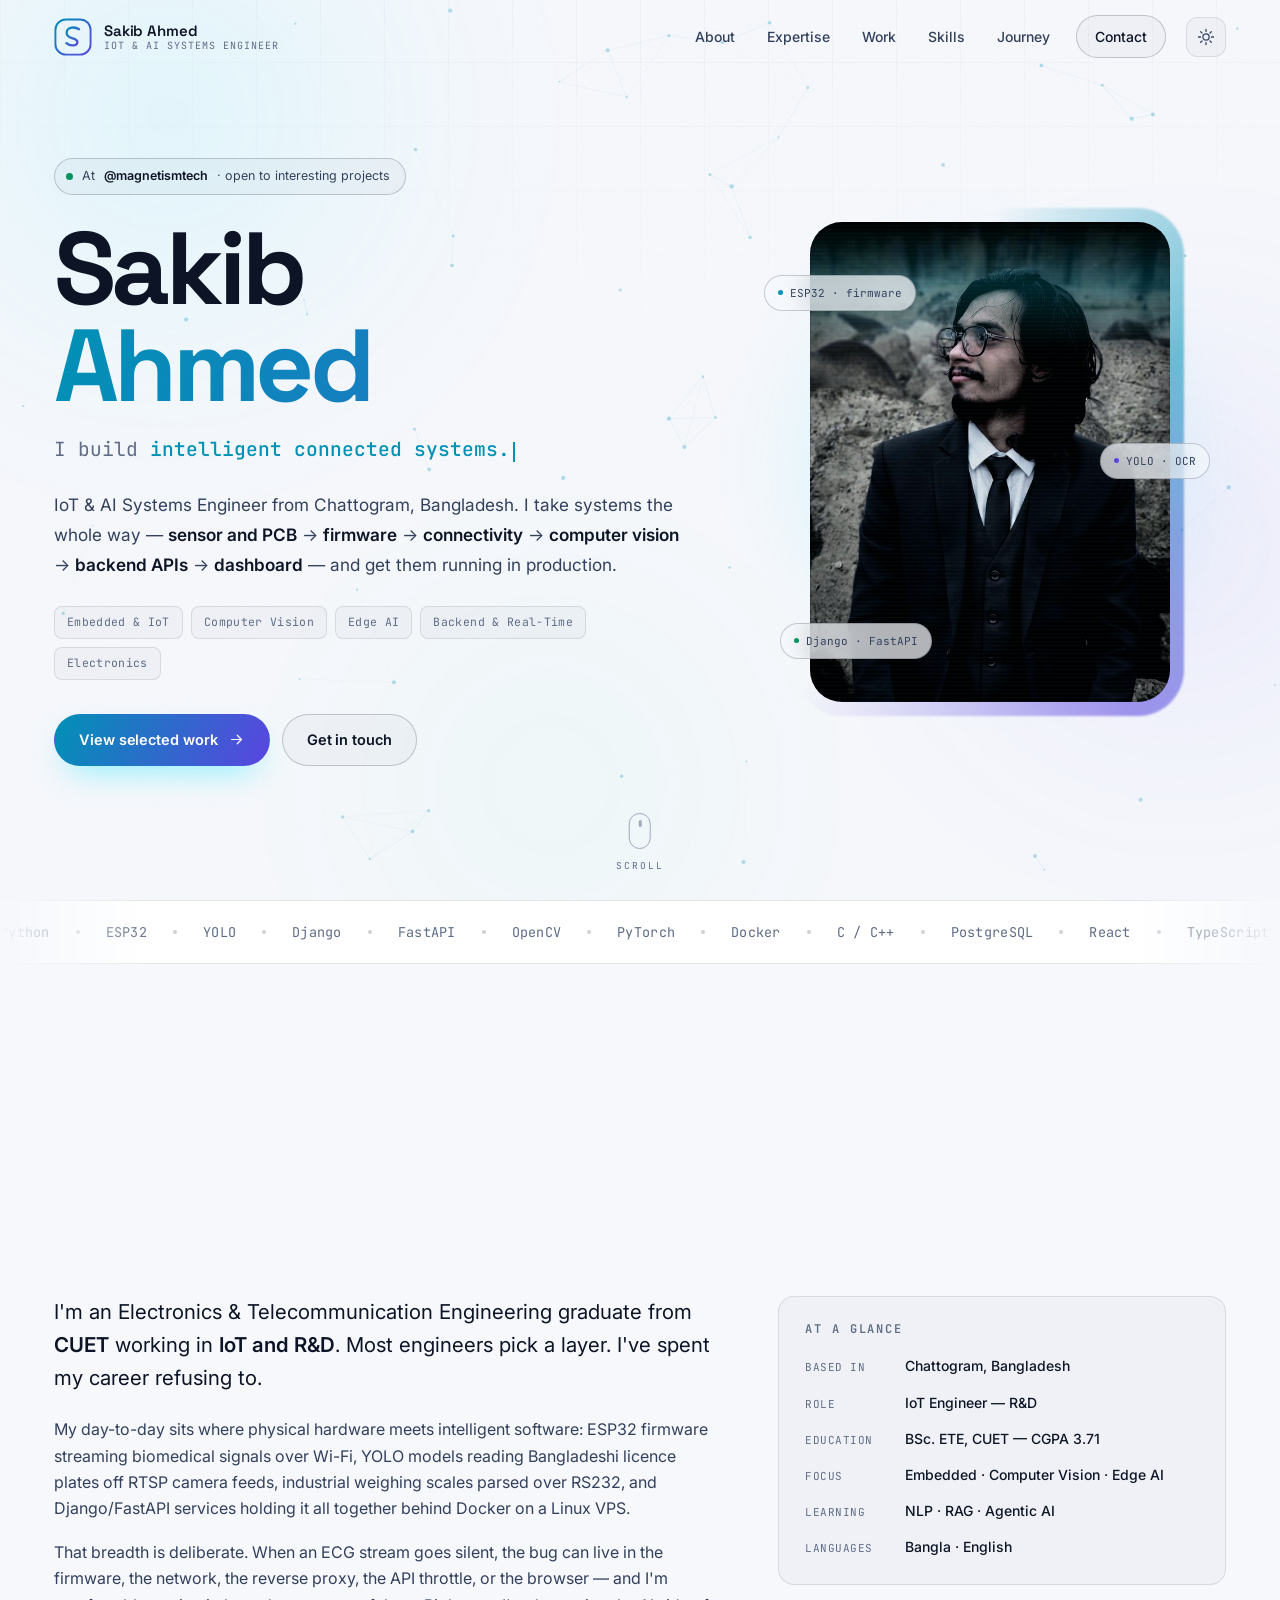
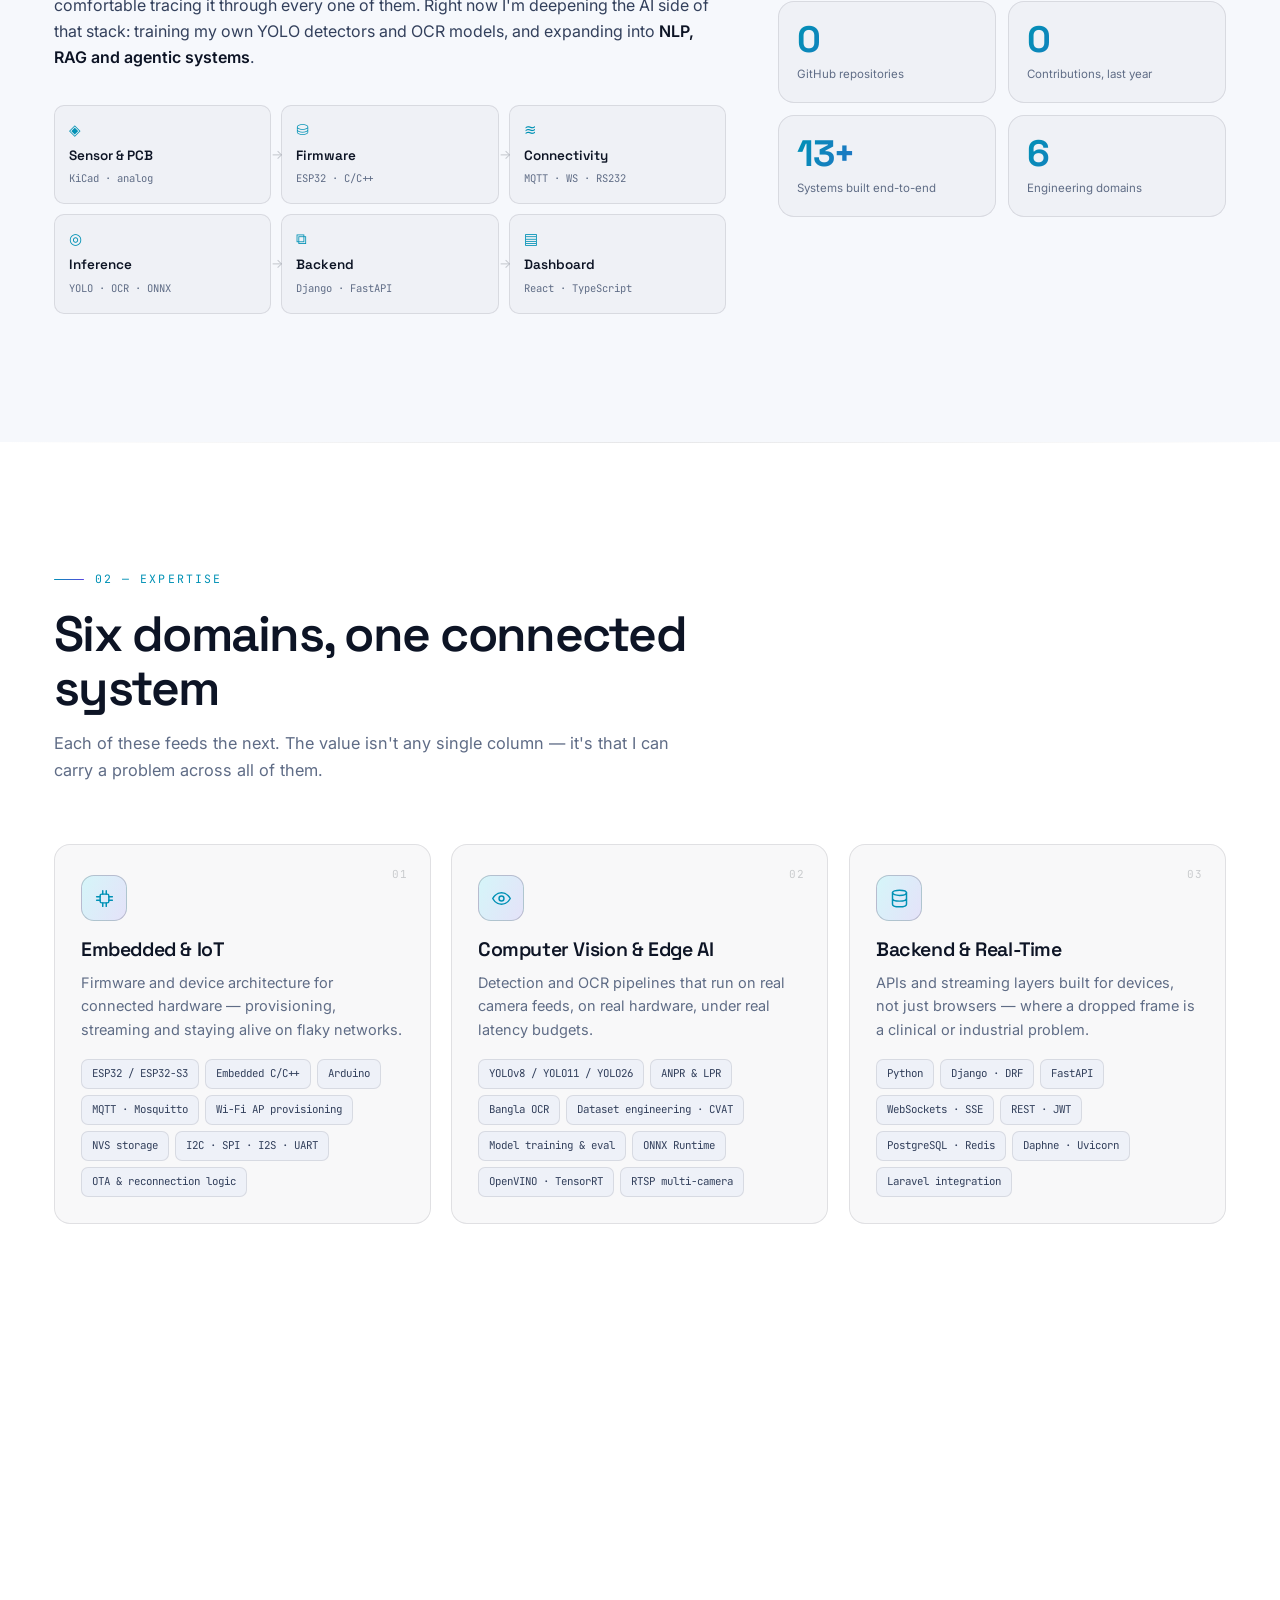
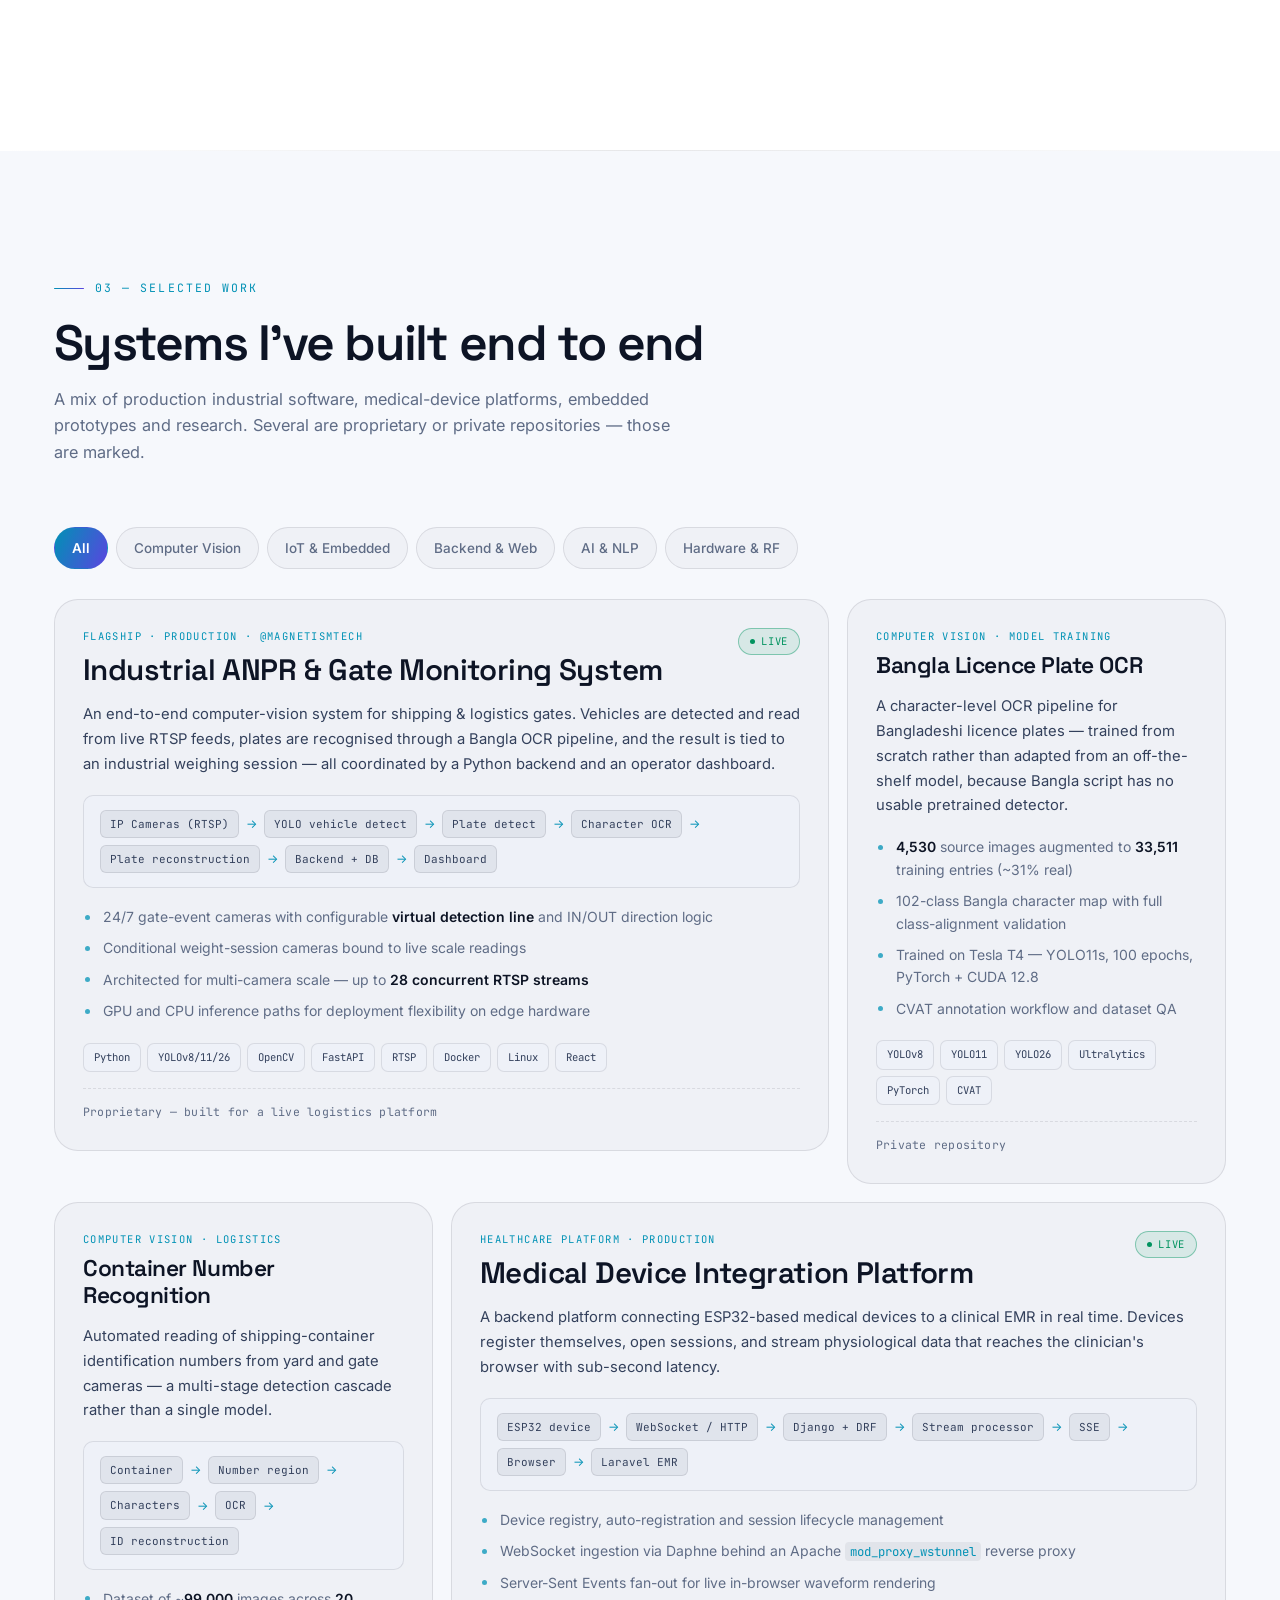
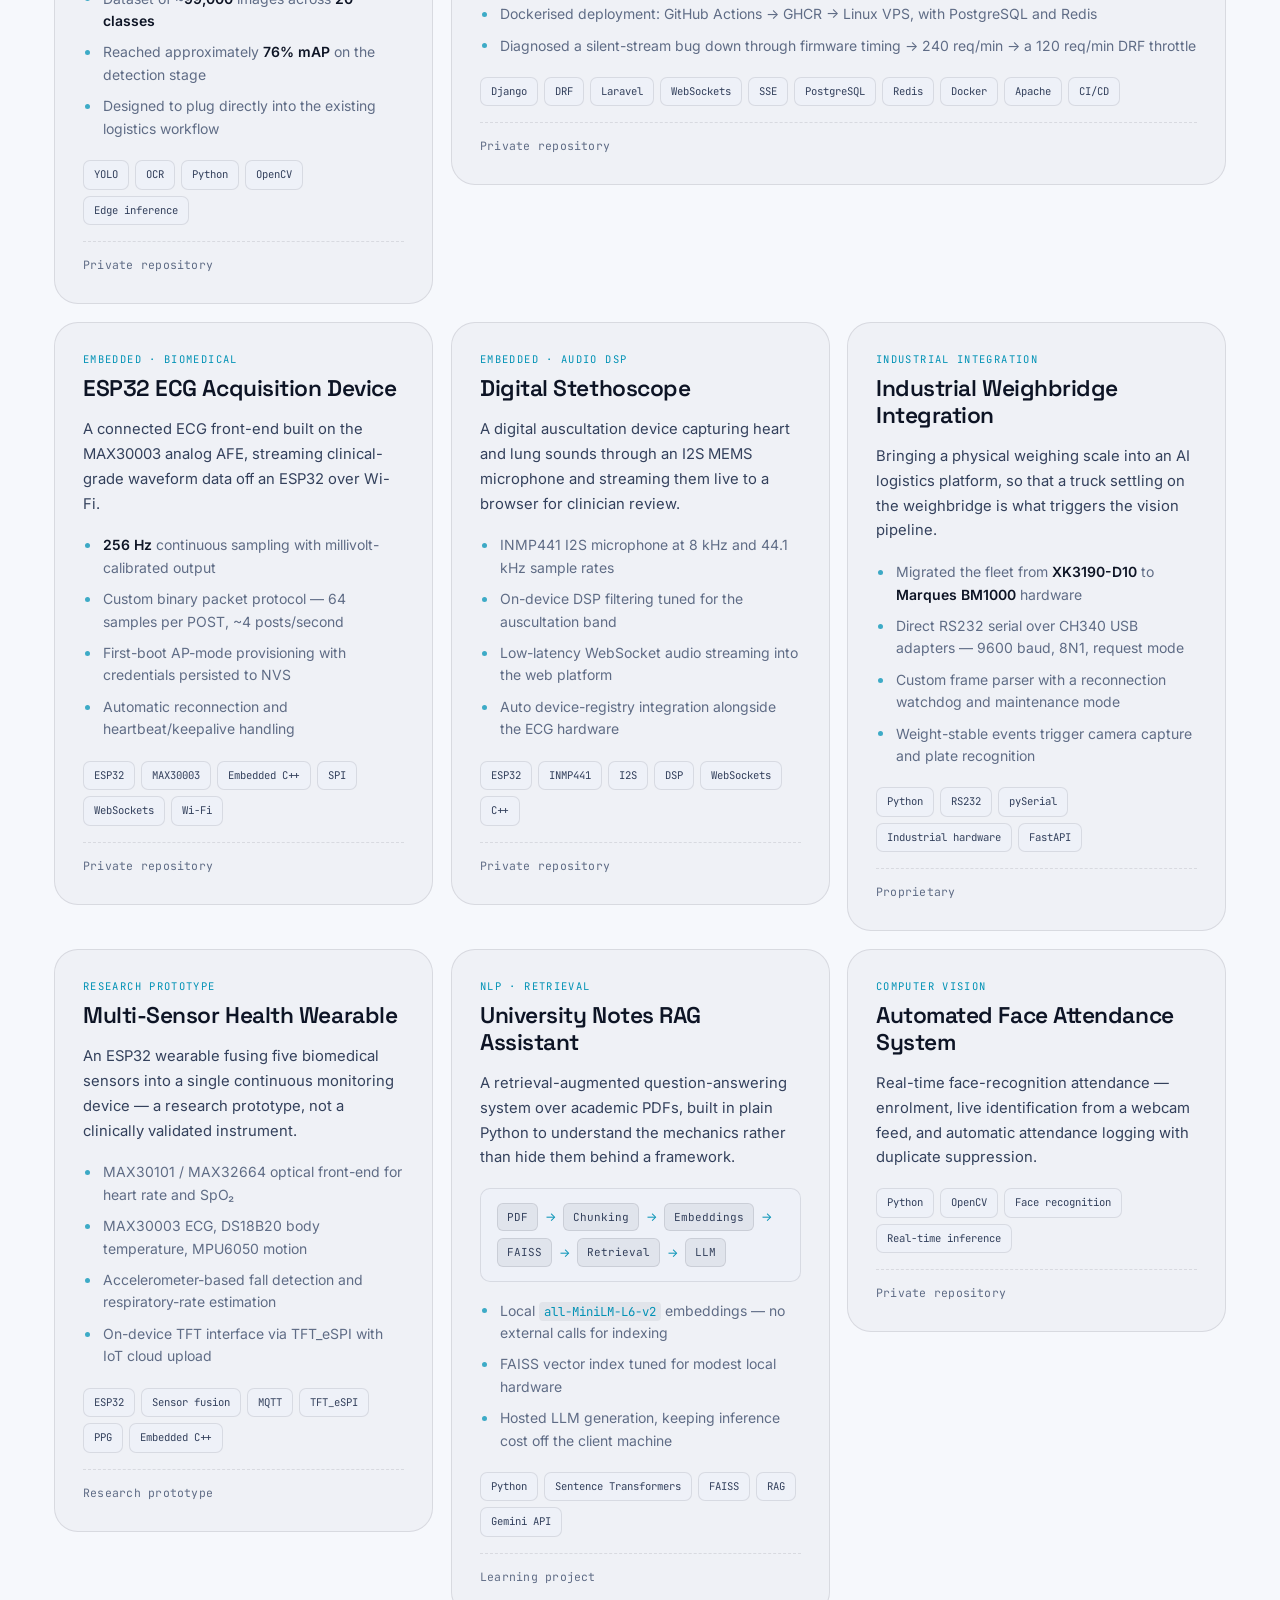
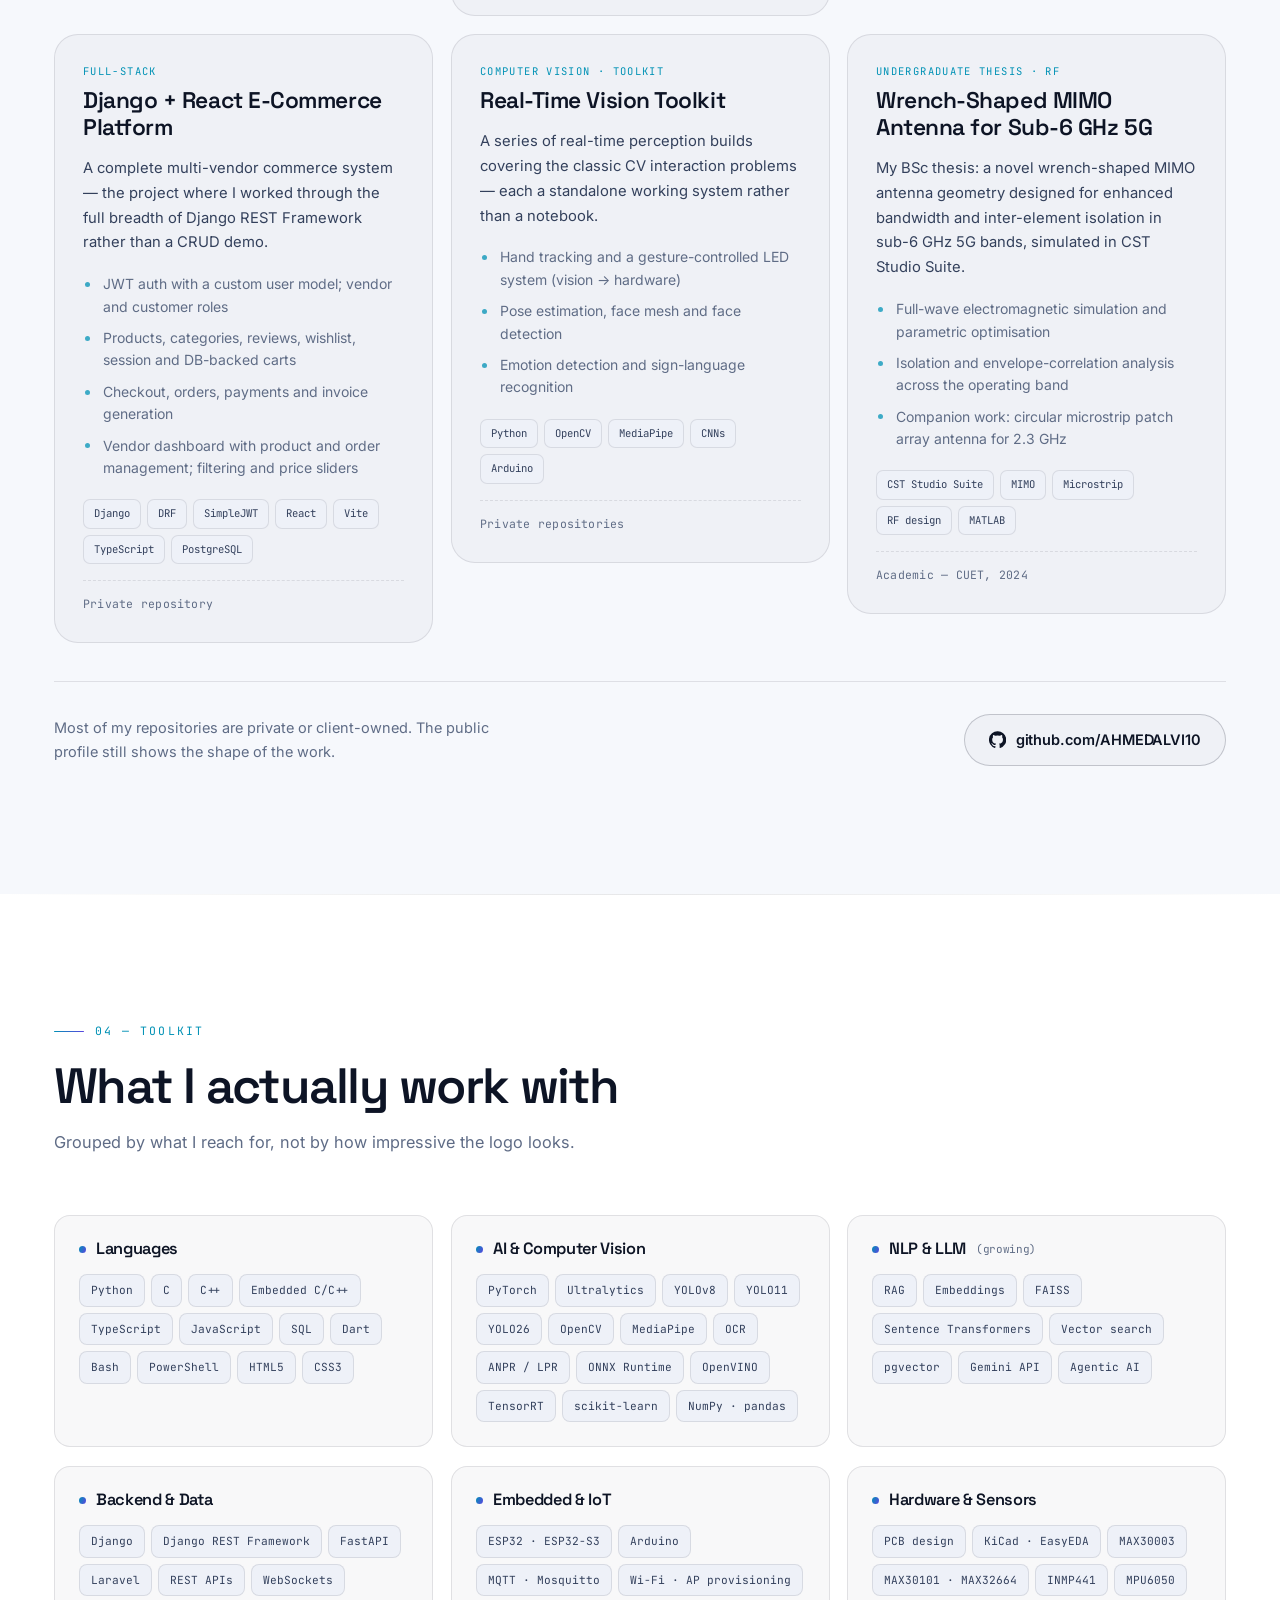
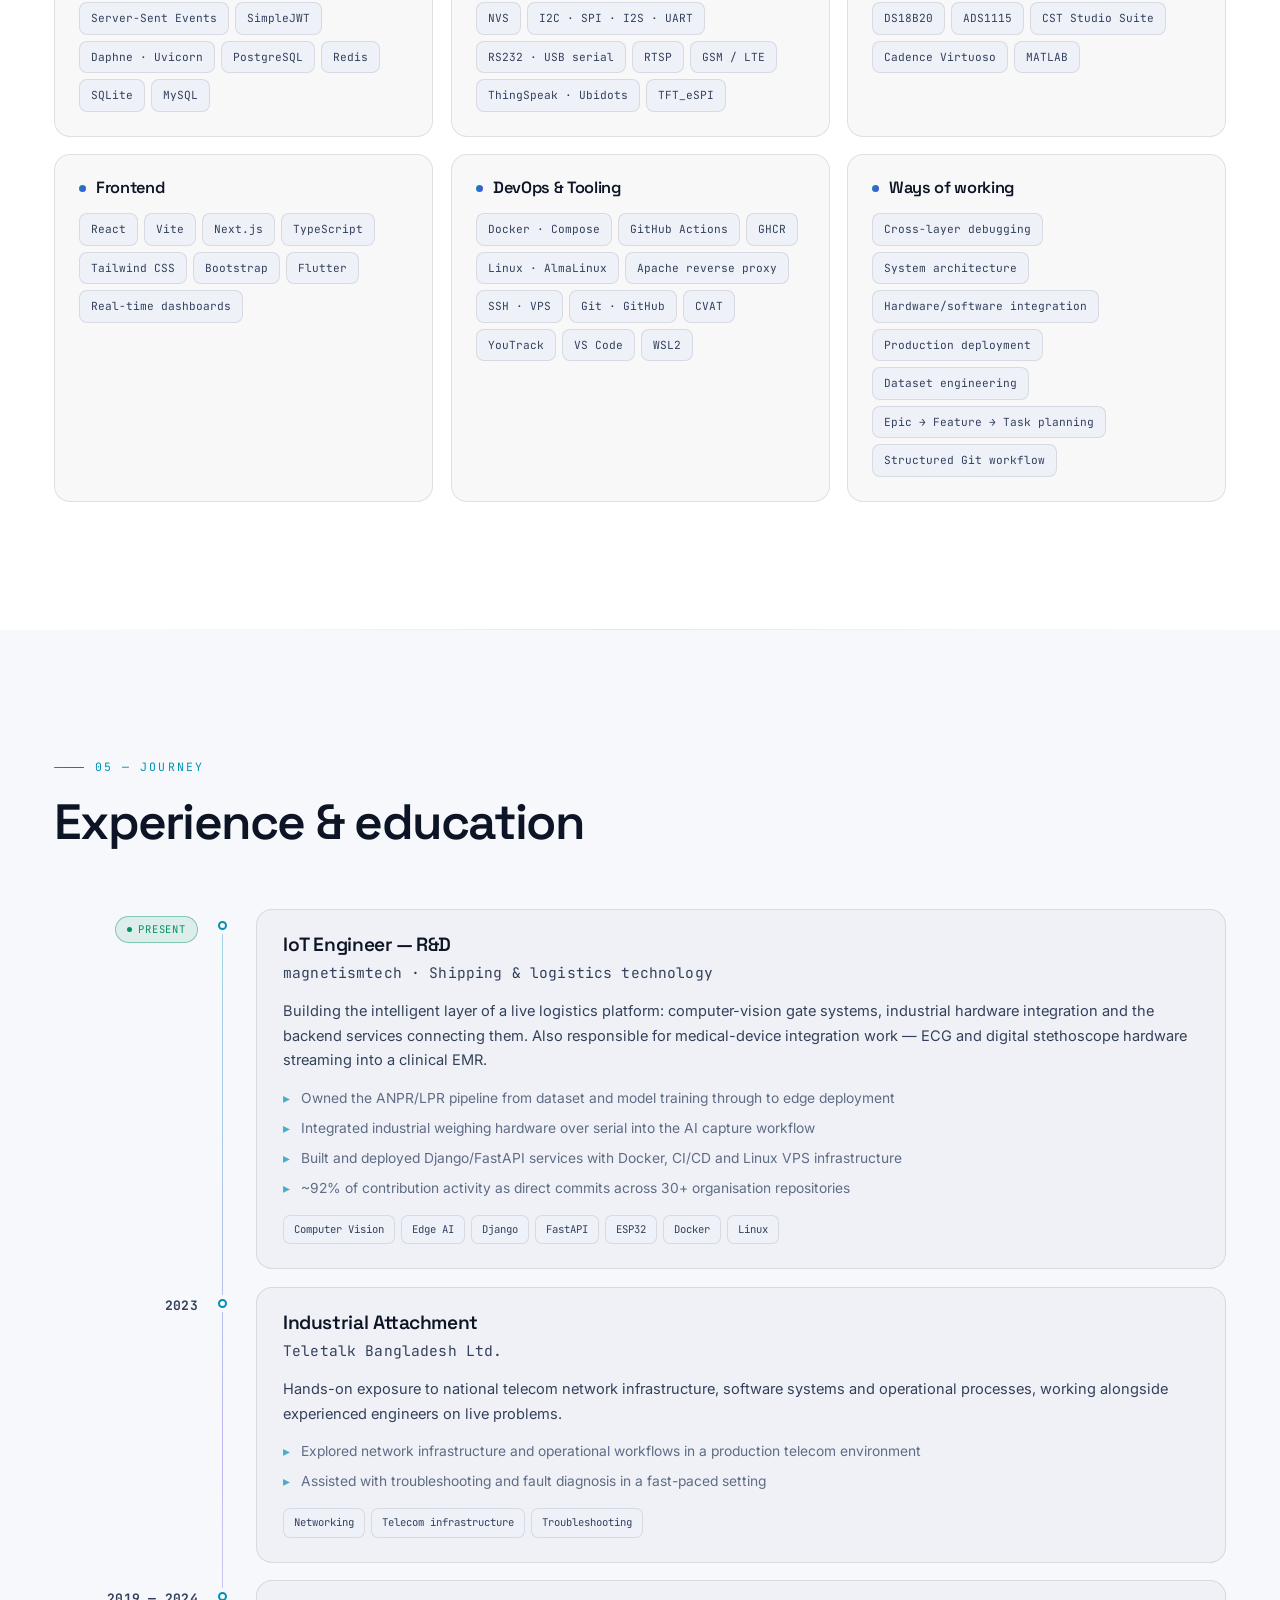
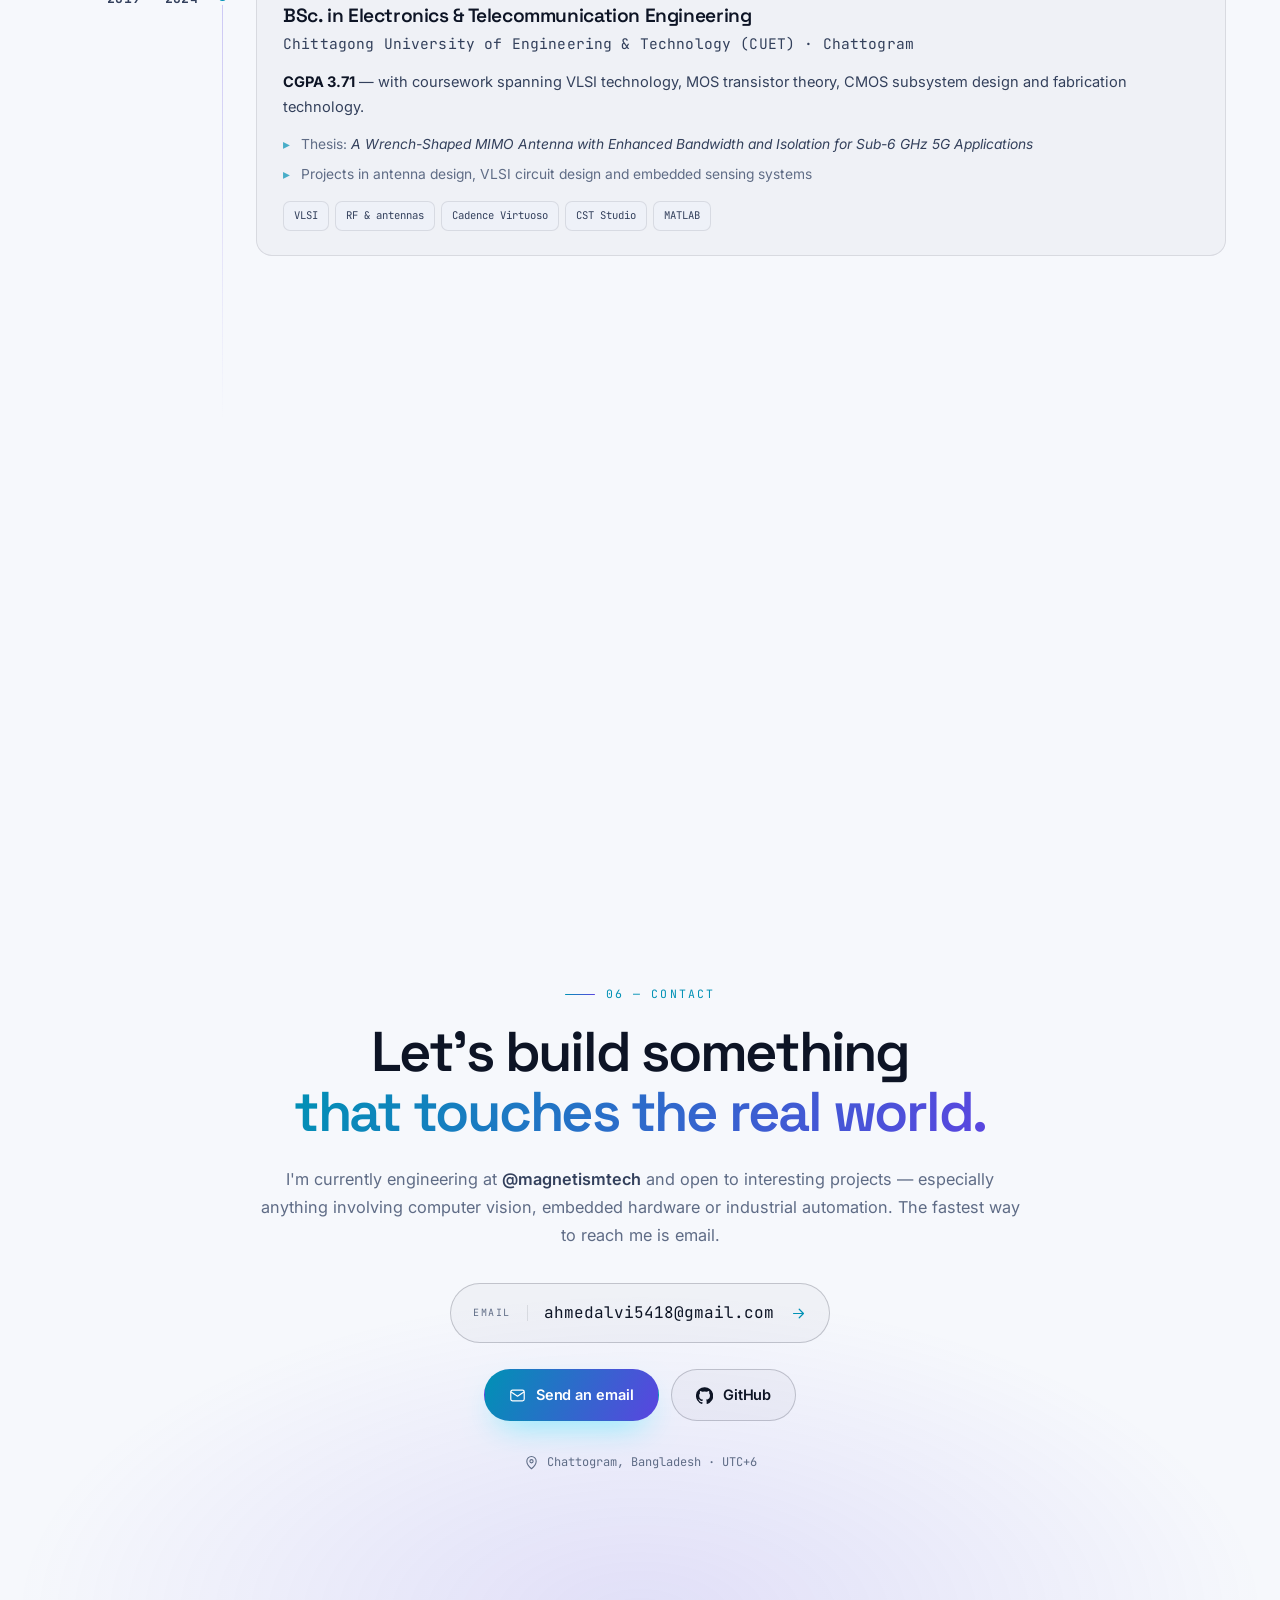
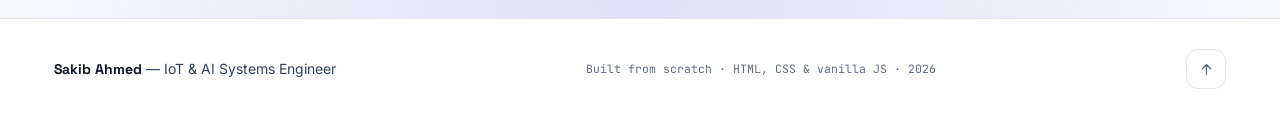
==== index.html @ bbda0b19 "feat: personal website" ====
<!DOCTYPE html>
<html lang="en" data-theme="dark">
<head>
<meta charset="UTF-8" />
<meta name="viewport" content="width=device-width, initial-scale=1.0" />
<title>Sakib Ahmed — IoT &amp; AI Systems Engineer</title>

<meta name="description" content="Sakib Ahmed — IoT &amp; AI Systems Engineer building intelligent connected systems: embedded firmware, computer vision, edge AI, backend APIs and production deployment." />
<meta name="author" content="Sakib Ahmed" />
<meta name="theme-color" content="#080a12" />
<link rel="canonical" href="https://ahmedalvi10.github.io/" />

<!-- Open Graph / social preview -->
<meta property="og:type" content="website" />
<meta property="og:url" content="https://ahmedalvi10.github.io/" />
<meta property="og:title" content="Sakib Ahmed — IoT &amp; AI Systems Engineer" />
<meta property="og:description" content="From sensor and firmware to computer vision, backend APIs and production deployment. Embedded systems, edge AI and real-time industrial software." />
<meta property="og:image" content="https://ahmedalvi10.github.io/assets/img/og-image.jpg" />
<meta name="twitter:card" content="summary_large_image" />
<meta name="twitter:title" content="Sakib Ahmed — IoT &amp; AI Systems Engineer" />
<meta name="twitter:description" content="From sensor and firmware to computer vision, backend APIs and production deployment." />
<meta name="twitter:image" content="https://ahmedalvi10.github.io/assets/img/og-image.jpg" />

<link rel="icon" href="assets/img/favicon.svg" type="image/svg+xml" />
<link rel="apple-touch-icon" href="assets/img/sakib-ahmed-square.jpg" />

<link rel="preconnect" href="https://fonts.googleapis.com" />
<link rel="preconnect" href="https://fonts.gstatic.com" crossorigin />
<link href="https://fonts.googleapis.com/css2?family=Space+Grotesk:wght@400;500;600;700&family=Inter:wght@300;400;500;600&family=JetBrains+Mono:wght@400;500&display=swap" rel="stylesheet" />

<link rel="stylesheet" href="assets/css/style.css" />

<script type="application/ld+json">
{
  "@context": "https://schema.org",
  "@type": "Person",
  "name": "Sakib Ahmed",
  "alternateName": "Alvi",
  "jobTitle": "IoT & AI Systems Engineer",
  "email": "mailto:ahmedalvi5418@gmail.com",
  "url": "https://ahmedalvi10.github.io/",
  "image": "https://ahmedalvi10.github.io/assets/img/sakib-ahmed-square.jpg",
  "sameAs": ["https://github.com/AHMEDALVI10"],
  "address": { "@type": "PostalAddress", "addressLocality": "Chattogram", "addressCountry": "Bangladesh" },
  "alumniOf": { "@type": "CollegeOrUniversity", "name": "Chittagong University of Engineering & Technology" },
  "knowsAbout": ["Internet of Things","Embedded Systems","Computer Vision","Edge AI","YOLO","OCR","ANPR","Django","FastAPI","ESP32","PCB Design","Docker"]
}
</script>
</head>

<body>
<a class="skip-link" href="#main">Skip to content</a>

<!-- scroll progress -->
<div class="scroll-progress" aria-hidden="true"><span id="progressBar"></span></div>

<!-- ambient background -->
<div class="bg-layer" aria-hidden="true">
  <div class="bg-grid"></div>
  <div class="orb orb-1"></div>
  <div class="orb orb-2"></div>
  <div class="orb orb-3"></div>
  <div class="bg-noise"></div>
</div>

<!-- ══════════════ NAV ══════════════ -->
<header class="nav" id="nav">
  <div class="nav__inner">
    <a class="brand" href="#hero" aria-label="Sakib Ahmed — home">
      <span class="brand__mark">
        <svg viewBox="0 0 40 40" aria-hidden="true">
          <defs>
            <linearGradient id="bg1" x1="0" y1="0" x2="1" y2="1">
              <stop offset="0%" stop-color="var(--c1)"/><stop offset="100%" stop-color="var(--c2)"/>
            </linearGradient>
          </defs>
          <rect x="1.5" y="1.5" width="37" height="37" rx="11" fill="none" stroke="url(#bg1)" stroke-width="2"/>
          <path d="M13 26.5c1.9 1.6 4 2.4 6.4 2.4 3.3 0 5.2-1.5 5.2-3.6 0-2.2-1.7-3-5-3.9-3.9-1-6.3-2.4-6.3-5.8 0-3.3 2.8-5.6 7-5.6 2.3 0 4.3.6 6 1.8" fill="none" stroke="url(#bg1)" stroke-width="2.4" stroke-linecap="round"/>
        </svg>
      </span>
      <span class="brand__text">
        <b>Sakib Ahmed</b>
        <i>IoT &amp; AI Systems Engineer</i>
      </span>
    </a>

    <nav class="nav__links" id="navLinks" aria-label="Primary">
      <a href="#about"     data-nav>About</a>
      <a href="#expertise" data-nav>Expertise</a>
      <a href="#work"      data-nav>Work</a>
      <a href="#skills"    data-nav>Skills</a>
      <a href="#journey"   data-nav>Journey</a>
      <a href="#contact"   data-nav class="nav__cta">Contact</a>
    </nav>

    <div class="nav__tools">
      <button class="icon-btn" id="themeToggle" aria-label="Switch colour theme" title="Switch theme">
        <svg class="ico-moon" viewBox="0 0 24 24" aria-hidden="true"><path d="M21 12.8A9 9 0 1 1 11.2 3a7 7 0 0 0 9.8 9.8Z"/></svg>
        <svg class="ico-sun" viewBox="0 0 24 24" aria-hidden="true"><circle cx="12" cy="12" r="4.2"/><path d="M12 2v2.6M12 19.4V22M2 12h2.6M19.4 12H22M4.9 4.9l1.9 1.9M17.2 17.2l1.9 1.9M19.1 4.9l-1.9 1.9M6.8 17.2l-1.9 1.9"/></svg>
      </button>
      <button class="icon-btn burger" id="burger" aria-label="Open menu" aria-expanded="false" aria-controls="navLinks">
        <span></span><span></span><span></span>
      </button>
    </div>
  </div>
</header>

<main id="main">

<!-- ══════════════ HERO ══════════════ -->
<section class="hero" id="hero">
  <canvas class="hero__canvas" id="heroCanvas" aria-hidden="true"></canvas>

  <div class="wrap hero__grid">
    <div class="hero__copy">
      <p class="status" data-anim="up"><span class="status__dot"></span>At <b>@magnetismtech</b> · open to interesting projects</p>

      <h1 class="hero__name" data-anim="up" data-delay="60">
        <span class="line">Sakib</span>
        <span class="line grad">Ahmed</span>
      </h1>

      <p class="hero__role" data-anim="up" data-delay="120">
        <span class="hero__role-prefix">I build</span>
        <span class="rotator" id="rotator" aria-live="polite"><span id="rotatorText"></span><span class="caret"></span></span>
      </p>

      <p class="hero__lede" data-anim="up" data-delay="180">
        IoT &amp; AI Systems Engineer from Chattogram, Bangladesh. I take systems the whole way —
        <b>sensor and PCB</b> → <b>firmware</b> → <b>connectivity</b> → <b>computer vision</b> →
        <b>backend APIs</b> → <b>dashboard</b> — and get them running in production.
      </p>

      <ul class="hero__tags" data-anim="up" data-delay="240">
        <li>Embedded &amp; IoT</li>
        <li>Computer Vision</li>
        <li>Edge AI</li>
        <li>Backend &amp; Real-Time</li>
        <li>Electronics</li>
      </ul>

      <div class="hero__actions" data-anim="up" data-delay="300">
        <a class="btn btn--primary" href="#work">
          View selected work
          <svg viewBox="0 0 24 24" aria-hidden="true"><path d="M5 12h14M13 6l6 6-6 6"/></svg>
        </a>
        <a class="btn btn--ghost" href="#contact">Get in touch</a>
      </div>
    </div>

    <div class="hero__portrait" data-anim="fade" data-delay="200">
      <div class="portrait">
        <div class="portrait__glow"></div>
        <div class="portrait__ring"></div>
        <img src="assets/img/sakib-ahmed.jpg" alt="Portrait of Sakib Ahmed" width="640" height="1138" fetchpriority="high" />
        <div class="portrait__scan"></div>
        <div class="portrait__frame"></div>

        <div class="chip chip--1"><span class="chip__dot"></span>ESP32 · firmware</div>
        <div class="chip chip--2"><span class="chip__dot"></span>YOLO · OCR</div>
        <div class="chip chip--3"><span class="chip__dot"></span>Django · FastAPI</div>
      </div>
    </div>
  </div>

  <a class="scroll-cue" href="#about" aria-label="Scroll to about">
    <span class="scroll-cue__track"><span class="scroll-cue__dot"></span></span>
    <span class="scroll-cue__label">Scroll</span>
  </a>
</section>

<!-- ══════════════ MARQUEE ══════════════ -->
<div class="marquee" aria-hidden="true">
  <div class="marquee__track">
    <div class="marquee__set">
      <span>Python</span><i></i><span>ESP32</span><i></i><span>YOLO</span><i></i><span>Django</span><i></i>
      <span>FastAPI</span><i></i><span>OpenCV</span><i></i><span>PyTorch</span><i></i><span>Docker</span><i></i>
      <span>C / C++</span><i></i><span>PostgreSQL</span><i></i><span>React</span><i></i><span>TypeScript</span><i></i>
      <span>MQTT</span><i></i><span>Redis</span><i></i><span>Linux</span><i></i><span>ONNX</span><i></i>
      <span>OpenVINO</span><i></i><span>WebSockets</span><i></i><span>KiCad</span><i></i><span>RTSP</span><i></i>
    </div>
    <div class="marquee__set">
      <span>Python</span><i></i><span>ESP32</span><i></i><span>YOLO</span><i></i><span>Django</span><i></i>
      <span>FastAPI</span><i></i><span>OpenCV</span><i></i><span>PyTorch</span><i></i><span>Docker</span><i></i>
      <span>C / C++</span><i></i><span>PostgreSQL</span><i></i><span>React</span><i></i><span>TypeScript</span><i></i>
      <span>MQTT</span><i></i><span>Redis</span><i></i><span>Linux</span><i></i><span>ONNX</span><i></i>
      <span>OpenVINO</span><i></i><span>WebSockets</span><i></i><span>KiCad</span><i></i><span>RTSP</span><i></i>
    </div>
  </div>
</div>

<!-- ══════════════ ABOUT ══════════════ -->
<section class="section" id="about">
  <div class="wrap">
    <header class="sec-head" data-anim="up">
      <p class="sec-kicker"><span></span>01 — About</p>
      <h2 class="sec-title">Engineer across the <em>whole</em> stack — silicon to screen</h2>
    </header>

    <div class="about">
      <div class="about__body" data-anim="up" data-delay="80">
        <p class="lead">
          I'm an Electronics &amp; Telecommunication Engineering graduate from <b>CUET</b> working in
          <b>IoT and R&amp;D</b>. Most engineers pick a layer. I've spent my career refusing to.
        </p>
        <p>
          My day-to-day sits where physical hardware meets intelligent software: ESP32 firmware streaming
          biomedical signals over Wi-Fi, YOLO models reading Bangladeshi licence plates off RTSP camera
          feeds, industrial weighing scales parsed over RS232, and Django/FastAPI services holding it all
          together behind Docker on a Linux VPS.
        </p>
        <p>
          That breadth is deliberate. When an ECG stream goes silent, the bug can live in the firmware,
          the network, the reverse proxy, the API throttle, or the browser — and I'm comfortable tracing
          it through every one of them. Right now I'm deepening the AI side of that stack: training my own
          YOLO detectors and OCR models, and expanding into <b>NLP, RAG and agentic systems</b>.
        </p>

        <div class="pipeline" role="img" aria-label="Engineering pipeline: sensor and PCB, firmware, connectivity, AI inference, backend, dashboard">
          <div class="pipeline__step"><span class="pipeline__ico">◈</span><b>Sensor &amp; PCB</b><i>KiCad · analog</i></div>
          <div class="pipeline__step"><span class="pipeline__ico">⛁</span><b>Firmware</b><i>ESP32 · C/C++</i></div>
          <div class="pipeline__step"><span class="pipeline__ico">≋</span><b>Connectivity</b><i>MQTT · WS · RS232</i></div>
          <div class="pipeline__step"><span class="pipeline__ico">◎</span><b>Inference</b><i>YOLO · OCR · ONNX</i></div>
          <div class="pipeline__step"><span class="pipeline__ico">⧉</span><b>Backend</b><i>Django · FastAPI</i></div>
          <div class="pipeline__step"><span class="pipeline__ico">▤</span><b>Dashboard</b><i>React · TypeScript</i></div>
        </div>
      </div>

      <aside class="about__side" data-anim="up" data-delay="160">
        <div class="card card--facts">
          <h3 class="card__title">At a glance</h3>
          <dl class="facts">
            <div><dt>Based in</dt><dd>Chattogram, Bangladesh</dd></div>
            <div><dt>Role</dt><dd>IoT Engineer — R&amp;D</dd></div>
            <div><dt>Education</dt><dd>BSc. ETE, CUET — CGPA 3.71</dd></div>
            <div><dt>Focus</dt><dd>Embedded · Computer Vision · Edge AI</dd></div>
            <div><dt>Learning</dt><dd>NLP · RAG · Agentic AI</dd></div>
            <div><dt>Languages</dt><dd>Bangla · English</dd></div>
          </dl>
        </div>

        <div class="stats">
          <div class="stat"><b class="counter" data-to="39" data-suffix="">0</b><span>GitHub repositories</span></div>
          <div class="stat"><b class="counter" data-to="276" data-suffix="">0</b><span>Contributions, last year</span></div>
          <div class="stat"><b class="counter" data-to="13" data-suffix="+">0</b><span>Systems built end-to-end</span></div>
          <div class="stat"><b class="counter" data-to="6" data-suffix="">0</b><span>Engineering domains</span></div>
        </div>
      </aside>
    </div>
  </div>
</section>

<!-- ══════════════ EXPERTISE ══════════════ -->
<section class="section section--alt" id="expertise">
  <div class="wrap">
    <header class="sec-head" data-anim="up">
      <p class="sec-kicker"><span></span>02 — Expertise</p>
      <h2 class="sec-title">Six domains, one connected system</h2>
      <p class="sec-sub">Each of these feeds the next. The value isn't any single column — it's that I can carry a problem across all of them.</p>
    </header>

    <div class="grid-3">
      <article class="card card--tilt" data-anim="up">
        <span class="card__num">01</span>
        <div class="card__ico">
          <svg viewBox="0 0 24 24" aria-hidden="true"><rect x="7" y="7" width="10" height="10" rx="2"/><path d="M10 3v4M14 3v4M10 17v4M14 17v4M3 10h4M3 14h4M17 10h4M17 14h4"/></svg>
        </div>
        <h3>Embedded &amp; IoT</h3>
        <p>Firmware and device architecture for connected hardware — provisioning, streaming and staying alive on flaky networks.</p>
        <ul class="taglist">
          <li>ESP32 / ESP32-S3</li><li>Embedded C/C++</li><li>Arduino</li><li>MQTT · Mosquitto</li>
          <li>Wi-Fi AP provisioning</li><li>NVS storage</li><li>I2C · SPI · I2S · UART</li><li>OTA &amp; reconnection logic</li>
        </ul>
      </article>

      <article class="card card--tilt" data-anim="up" data-delay="60">
        <span class="card__num">02</span>
        <div class="card__ico">
          <svg viewBox="0 0 24 24" aria-hidden="true"><path d="M2 12s3.6-6.5 10-6.5S22 12 22 12s-3.6 6.5-10 6.5S2 12 2 12Z"/><circle cx="12" cy="12" r="2.8"/></svg>
        </div>
        <h3>Computer Vision &amp; Edge AI</h3>
        <p>Detection and OCR pipelines that run on real camera feeds, on real hardware, under real latency budgets.</p>
        <ul class="taglist">
          <li>YOLOv8 / YOLO11 / YOLO26</li><li>ANPR &amp; LPR</li><li>Bangla OCR</li><li>Dataset engineering · CVAT</li>
          <li>Model training &amp; eval</li><li>ONNX Runtime</li><li>OpenVINO · TensorRT</li><li>RTSP multi-camera</li>
        </ul>
      </article>

      <article class="card card--tilt" data-anim="up" data-delay="120">
        <span class="card__num">03</span>
        <div class="card__ico">
          <svg viewBox="0 0 24 24" aria-hidden="true"><ellipse cx="12" cy="5.5" rx="8" ry="3"/><path d="M4 5.5v13c0 1.7 3.6 3 8 3s8-1.3 8-3v-13M4 12c0 1.7 3.6 3 8 3s8-1.3 8-3"/></svg>
        </div>
        <h3>Backend &amp; Real-Time</h3>
        <p>APIs and streaming layers built for devices, not just browsers — where a dropped frame is a clinical or industrial problem.</p>
        <ul class="taglist">
          <li>Python</li><li>Django · DRF</li><li>FastAPI</li><li>WebSockets · SSE</li>
          <li>REST · JWT</li><li>PostgreSQL · Redis</li><li>Daphne · Uvicorn</li><li>Laravel integration</li>
        </ul>
      </article>

      <article class="card card--tilt" data-anim="up" data-delay="60">
        <span class="card__num">04</span>
        <div class="card__ico">
          <svg viewBox="0 0 24 24" aria-hidden="true"><rect x="2.5" y="4" width="19" height="13" rx="2"/><path d="M8 21h8M12 17v4M2.5 9h19"/></svg>
        </div>
        <h3>Full-Stack Web</h3>
        <p>Operator dashboards and product frontends — the surface where all that device data finally becomes useful.</p>
        <ul class="taglist">
          <li>React · Vite</li><li>TypeScript</li><li>Next.js</li><li>Tailwind · Bootstrap</li>
          <li>Live data dashboards</li><li>Flutter</li><li>HTML5 · CSS3</li><li>API integration</li>
        </ul>
      </article>

      <article class="card card--tilt" data-anim="up" data-delay="120">
        <span class="card__num">05</span>
        <div class="card__ico">
          <svg viewBox="0 0 24 24" aria-hidden="true"><path d="M12 2 3 6.5v7c0 5 3.8 8 9 8.5 5.2-.5 9-3.5 9-8.5v-7L12 2Z"/><path d="m8.6 12 2.4 2.4 4.4-4.6"/></svg>
        </div>
        <h3>DevOps &amp; Deployment</h3>
        <p>Getting it off the laptop and keeping it up — containers, pipelines, proxies and the Linux boxes underneath.</p>
        <ul class="taglist">
          <li>Docker · Compose</li><li>GitHub Actions · GHCR</li><li>Linux · AlmaLinux</li><li>Apache reverse proxy</li>
          <li>SSH · VPS admin</li><li>CI/CD pipelines</li><li>Git &amp; GitHub</li><li>Production debugging</li>
        </ul>
      </article>

      <article class="card card--tilt" data-anim="up" data-delay="180">
        <span class="card__num">06</span>
        <div class="card__ico">
          <svg viewBox="0 0 24 24" aria-hidden="true"><path d="M3 17h4l2.5-9L13 20l2.5-7 1.8 4H21"/></svg>
        </div>
        <h3>Electronics &amp; RF</h3>
        <p>The layer most software engineers never touch — circuits, biomedical front-ends and antenna design.</p>
        <ul class="taglist">
          <li>PCB design</li><li>Sensor interfacing</li><li>Biomedical electronics</li><li>MIMO &amp; microstrip antennas</li>
          <li>CST Studio Suite</li><li>MATLAB</li><li>Cadence Virtuoso</li><li>Signal acquisition</li>
        </ul>
      </article>
    </div>
  </div>
</section>

<!-- ══════════════ WORK ══════════════ -->
<section class="section" id="work">
  <div class="wrap">
    <header class="sec-head" data-anim="up">
      <p class="sec-kicker"><span></span>03 — Selected work</p>
      <h2 class="sec-title">Systems I've built end to end</h2>
      <p class="sec-sub">A mix of production industrial software, medical-device platforms, embedded prototypes and research. Several are proprietary or private repositories — those are marked.</p>
    </header>

    <div class="filters" data-anim="up" data-delay="60" role="tablist" aria-label="Filter projects">
      <button class="filter is-active" data-filter="all"      role="tab" aria-selected="true">All</button>
      <button class="filter" data-filter="vision"   role="tab" aria-selected="false">Computer Vision</button>
      <button class="filter" data-filter="iot"      role="tab" aria-selected="false">IoT &amp; Embedded</button>
      <button class="filter" data-filter="backend"  role="tab" aria-selected="false">Backend &amp; Web</button>
      <button class="filter" data-filter="ai"       role="tab" aria-selected="false">AI &amp; NLP</button>
      <button class="filter" data-filter="hardware" role="tab" aria-selected="false">Hardware &amp; RF</button>
    </div>

    <div class="projects" id="projects">

      <!-- FLAGSHIP -->
      <article class="proj proj--wide" data-cat="vision iot backend" data-anim="up">
        <div class="proj__head">
          <div>
            <p class="proj__eyebrow">Flagship · Production · @magnetismtech</p>
            <h3 class="proj__title">Industrial ANPR &amp; Gate Monitoring System</h3>
          </div>
          <span class="badge badge--live">Live</span>
        </div>
        <p class="proj__desc">
          An end-to-end computer-vision system for shipping &amp; logistics gates. Vehicles are detected and
          read from live RTSP feeds, plates are recognised through a Bangla OCR pipeline, and the result is
          tied to an industrial weighing session — all coordinated by a Python backend and an operator
          dashboard.
        </p>
        <div class="proj__arch" aria-label="Architecture">
          <code>IP Cameras (RTSP)</code><span>→</span><code>YOLO vehicle detect</code><span>→</span>
          <code>Plate detect</code><span>→</span><code>Character OCR</code><span>→</span>
          <code>Plate reconstruction</code><span>→</span><code>Backend + DB</code><span>→</span><code>Dashboard</code>
        </div>
        <ul class="proj__points">
          <li>24/7 gate-event cameras with configurable <b>virtual detection line</b> and IN/OUT direction logic</li>
          <li>Conditional weight-session cameras bound to live scale readings</li>
          <li>Architected for multi-camera scale — up to <b>28 concurrent RTSP streams</b></li>
          <li>GPU and CPU inference paths for deployment flexibility on edge hardware</li>
        </ul>
        <ul class="chips">
          <li>Python</li><li>YOLOv8/11/26</li><li>OpenCV</li><li>FastAPI</li><li>RTSP</li><li>Docker</li><li>Linux</li><li>React</li>
        </ul>
        <p class="proj__note">Proprietary — built for a live logistics platform</p>
      </article>

      <!-- Bangla OCR -->
      <article class="proj" data-cat="vision ai" data-anim="up" data-delay="60">
        <div class="proj__head">
          <div>
            <p class="proj__eyebrow">Computer Vision · Model training</p>
            <h3 class="proj__title">Bangla Licence Plate OCR</h3>
          </div>
        </div>
        <p class="proj__desc">
          A character-level OCR pipeline for Bangladeshi licence plates — trained from scratch rather than
          adapted from an off-the-shelf model, because Bangla script has no usable pretrained detector.
        </p>
        <ul class="proj__points">
          <li><b>4,530</b> source images augmented to <b>33,511</b> training entries (~31% real)</li>
          <li>102-class Bangla character map with full class-alignment validation</li>
          <li>Trained on Tesla T4 — YOLO11s, 100 epochs, PyTorch + CUDA 12.8</li>
          <li>CVAT annotation workflow and dataset QA</li>
        </ul>
        <ul class="chips"><li>YOLOv8</li><li>YOLO11</li><li>YOLO26</li><li>Ultralytics</li><li>PyTorch</li><li>CVAT</li></ul>
        <p class="proj__note">Private repository</p>
      </article>

      <!-- Container -->
      <article class="proj" data-cat="vision ai" data-anim="up" data-delay="120">
        <div class="proj__head">
          <div>
            <p class="proj__eyebrow">Computer Vision · Logistics</p>
            <h3 class="proj__title">Container Number Recognition</h3>
          </div>
        </div>
        <p class="proj__desc">
          Automated reading of shipping-container identification numbers from yard and gate cameras —
          a multi-stage detection cascade rather than a single model.
        </p>
        <div class="proj__arch">
          <code>Container</code><span>→</span><code>Number region</code><span>→</span>
          <code>Characters</code><span>→</span><code>OCR</code><span>→</span><code>ID reconstruction</code>
        </div>
        <ul class="proj__points">
          <li>Dataset of ~<b>99,000</b> images across <b>20 classes</b></li>
          <li>Reached approximately <b>76% mAP</b> on the detection stage</li>
          <li>Designed to plug directly into the existing logistics workflow</li>
        </ul>
        <ul class="chips"><li>YOLO</li><li>OCR</li><li>Python</li><li>OpenCV</li><li>Edge inference</li></ul>
        <p class="proj__note">Private repository</p>
      </article>

      <!-- InTEAM medical -->
      <article class="proj proj--wide" data-cat="backend iot" data-anim="up">
        <div class="proj__head">
          <div>
            <p class="proj__eyebrow">Healthcare platform · Production</p>
            <h3 class="proj__title">Medical Device Integration Platform</h3>
          </div>
          <span class="badge badge--live">Live</span>
        </div>
        <p class="proj__desc">
          A backend platform connecting ESP32-based medical devices to a clinical EMR in real time. Devices
          register themselves, open sessions, and stream physiological data that reaches the clinician's
          browser with sub-second latency.
        </p>
        <div class="proj__arch">
          <code>ESP32 device</code><span>→</span><code>WebSocket / HTTP</code><span>→</span>
          <code>Django + DRF</code><span>→</span><code>Stream processor</code><span>→</span>
          <code>SSE</code><span>→</span><code>Browser</code><span>→</span><code>Laravel EMR</code>
        </div>
        <ul class="proj__points">
          <li>Device registry, auto-registration and session lifecycle management</li>
          <li>WebSocket ingestion via Daphne behind an Apache <code>mod_proxy_wstunnel</code> reverse proxy</li>
          <li>Server-Sent Events fan-out for live in-browser waveform rendering</li>
          <li>Dockerised deployment: GitHub Actions → GHCR → Linux VPS, with PostgreSQL and Redis</li>
          <li>Diagnosed a silent-stream bug down through firmware timing → 240 req/min → a 120 req/min DRF throttle</li>
        </ul>
        <ul class="chips"><li>Django</li><li>DRF</li><li>Laravel</li><li>WebSockets</li><li>SSE</li><li>PostgreSQL</li><li>Redis</li><li>Docker</li><li>Apache</li><li>CI/CD</li></ul>
        <p class="proj__note">Private repository</p>
      </article>

      <!-- ECG -->
      <article class="proj" data-cat="iot hardware" data-anim="up" data-delay="60">
        <div class="proj__head">
          <div>
            <p class="proj__eyebrow">Embedded · Biomedical</p>
            <h3 class="proj__title">ESP32 ECG Acquisition Device</h3>
          </div>
        </div>
        <p class="proj__desc">
          A connected ECG front-end built on the MAX30003 analog AFE, streaming clinical-grade waveform
          data off an ESP32 over Wi-Fi.
        </p>
        <ul class="proj__points">
          <li><b>256 Hz</b> continuous sampling with millivolt-calibrated output</li>
          <li>Custom binary packet protocol — 64 samples per POST, ~4 posts/second</li>
          <li>First-boot AP-mode provisioning with credentials persisted to NVS</li>
          <li>Automatic reconnection and heartbeat/keepalive handling</li>
        </ul>
        <ul class="chips"><li>ESP32</li><li>MAX30003</li><li>Embedded C++</li><li>SPI</li><li>WebSockets</li><li>Wi-Fi</li></ul>
        <p class="proj__note">Private repository</p>
      </article>

      <!-- Stethoscope -->
      <article class="proj" data-cat="iot hardware" data-anim="up" data-delay="120">
        <div class="proj__head">
          <div>
            <p class="proj__eyebrow">Embedded · Audio DSP</p>
            <h3 class="proj__title">Digital Stethoscope</h3>
          </div>
        </div>
        <p class="proj__desc">
          A digital auscultation device capturing heart and lung sounds through an I2S MEMS microphone and
          streaming them live to a browser for clinician review.
        </p>
        <ul class="proj__points">
          <li>INMP441 I2S microphone at 8 kHz and 44.1 kHz sample rates</li>
          <li>On-device DSP filtering tuned for the auscultation band</li>
          <li>Low-latency WebSocket audio streaming into the web platform</li>
          <li>Auto device-registry integration alongside the ECG hardware</li>
        </ul>
        <ul class="chips"><li>ESP32</li><li>INMP441</li><li>I2S</li><li>DSP</li><li>WebSockets</li><li>C++</li></ul>
        <p class="proj__note">Private repository</p>
      </article>

      <!-- Scale -->
      <article class="proj" data-cat="iot backend" data-anim="up" data-delay="60">
        <div class="proj__head">
          <div>
            <p class="proj__eyebrow">Industrial integration</p>
            <h3 class="proj__title">Industrial Weighbridge Integration</h3>
          </div>
        </div>
        <p class="proj__desc">
          Bringing a physical weighing scale into an AI logistics platform, so that a truck settling on the
          weighbridge is what triggers the vision pipeline.
        </p>
        <ul class="proj__points">
          <li>Migrated the fleet from <b>XK3190-D10</b> to <b>Marques BM1000</b> hardware</li>
          <li>Direct RS232 serial over CH340 USB adapters — 9600 baud, 8N1, request mode</li>
          <li>Custom frame parser with a reconnection watchdog and maintenance mode</li>
          <li>Weight-stable events trigger camera capture and plate recognition</li>
        </ul>
        <ul class="chips"><li>Python</li><li>RS232</li><li>pySerial</li><li>Industrial hardware</li><li>FastAPI</li></ul>
        <p class="proj__note">Proprietary</p>
      </article>

      <!-- Wearable -->
      <article class="proj" data-cat="iot hardware" data-anim="up" data-delay="120">
        <div class="proj__head">
          <div>
            <p class="proj__eyebrow">Research prototype</p>
            <h3 class="proj__title">Multi-Sensor Health Wearable</h3>
          </div>
        </div>
        <p class="proj__desc">
          An ESP32 wearable fusing five biomedical sensors into a single continuous monitoring device —
          a research prototype, not a clinically validated instrument.
        </p>
        <ul class="proj__points">
          <li>MAX30101 / MAX32664 optical front-end for heart rate and SpO₂</li>
          <li>MAX30003 ECG, DS18B20 body temperature, MPU6050 motion</li>
          <li>Accelerometer-based fall detection and respiratory-rate estimation</li>
          <li>On-device TFT interface via TFT_eSPI with IoT cloud upload</li>
        </ul>
        <ul class="chips"><li>ESP32</li><li>Sensor fusion</li><li>MQTT</li><li>TFT_eSPI</li><li>PPG</li><li>Embedded C++</li></ul>
        <p class="proj__note">Research prototype</p>
      </article>

      <!-- RAG -->
      <article class="proj" data-cat="ai backend" data-anim="up" data-delay="60">
        <div class="proj__head">
          <div>
            <p class="proj__eyebrow">NLP · Retrieval</p>
            <h3 class="proj__title">University Notes RAG Assistant</h3>
          </div>
        </div>
        <p class="proj__desc">
          A retrieval-augmented question-answering system over academic PDFs, built in plain Python to
          understand the mechanics rather than hide them behind a framework.
        </p>
        <div class="proj__arch">
          <code>PDF</code><span>→</span><code>Chunking</code><span>→</span><code>Embeddings</code><span>→</span>
          <code>FAISS</code><span>→</span><code>Retrieval</code><span>→</span><code>LLM</code>
        </div>
        <ul class="proj__points">
          <li>Local <code>all-MiniLM-L6-v2</code> embeddings — no external calls for indexing</li>
          <li>FAISS vector index tuned for modest local hardware</li>
          <li>Hosted LLM generation, keeping inference cost off the client machine</li>
        </ul>
        <ul class="chips"><li>Python</li><li>Sentence Transformers</li><li>FAISS</li><li>RAG</li><li>Gemini API</li></ul>
        <p class="proj__note">Learning project</p>
      </article>

      <!-- Face attendance -->
      <article class="proj" data-cat="vision" data-anim="up" data-delay="120">
        <div class="proj__head">
          <div>
            <p class="proj__eyebrow">Computer Vision</p>
            <h3 class="proj__title">Automated Face Attendance System</h3>
          </div>
        </div>
        <p class="proj__desc">
          Real-time face-recognition attendance — enrolment, live identification from a webcam feed, and
          automatic attendance logging with duplicate suppression.
        </p>
        <ul class="chips"><li>Python</li><li>OpenCV</li><li>Face recognition</li><li>Real-time inference</li></ul>
        <p class="proj__note">Private repository</p>
      </article>

      <!-- Ecommerce -->
      <article class="proj" data-cat="backend" data-anim="up" data-delay="60">
        <div class="proj__head">
          <div>
            <p class="proj__eyebrow">Full-stack</p>
            <h3 class="proj__title">Django + React E-Commerce Platform</h3>
          </div>
        </div>
        <p class="proj__desc">
          A complete multi-vendor commerce system — the project where I worked through the full breadth of
          Django REST Framework rather than a CRUD demo.
        </p>
        <ul class="proj__points">
          <li>JWT auth with a custom user model; vendor and customer roles</li>
          <li>Products, categories, reviews, wishlist, session and DB-backed carts</li>
          <li>Checkout, orders, payments and invoice generation</li>
          <li>Vendor dashboard with product and order management; filtering and price sliders</li>
        </ul>
        <ul class="chips"><li>Django</li><li>DRF</li><li>SimpleJWT</li><li>React</li><li>Vite</li><li>TypeScript</li><li>PostgreSQL</li></ul>
        <p class="proj__note">Private repository</p>
      </article>

      <!-- OpenCV suite -->
      <article class="proj" data-cat="vision" data-anim="up" data-delay="120">
        <div class="proj__head">
          <div>
            <p class="proj__eyebrow">Computer Vision · Toolkit</p>
            <h3 class="proj__title">Real-Time Vision Toolkit</h3>
          </div>
        </div>
        <p class="proj__desc">
          A series of real-time perception builds covering the classic CV interaction problems — each a
          standalone working system rather than a notebook.
        </p>
        <ul class="proj__points">
          <li>Hand tracking and a gesture-controlled LED system (vision → hardware)</li>
          <li>Pose estimation, face mesh and face detection</li>
          <li>Emotion detection and sign-language recognition</li>
        </ul>
        <ul class="chips"><li>Python</li><li>OpenCV</li><li>MediaPipe</li><li>CNNs</li><li>Arduino</li></ul>
        <p class="proj__note">Private repositories</p>
      </article>

      <!-- Antenna -->
      <article class="proj" data-cat="hardware" data-anim="up" data-delay="60">
        <div class="proj__head">
          <div>
            <p class="proj__eyebrow">Undergraduate thesis · RF</p>
            <h3 class="proj__title">Wrench-Shaped MIMO Antenna for Sub-6 GHz 5G</h3>
          </div>
        </div>
        <p class="proj__desc">
          My BSc thesis: a novel wrench-shaped MIMO antenna geometry designed for enhanced bandwidth and
          inter-element isolation in sub-6 GHz 5G bands, simulated in CST Studio Suite.
        </p>
        <ul class="proj__points">
          <li>Full-wave electromagnetic simulation and parametric optimisation</li>
          <li>Isolation and envelope-correlation analysis across the operating band</li>
          <li>Companion work: circular microstrip patch array antenna for 2.3 GHz</li>
        </ul>
        <ul class="chips"><li>CST Studio Suite</li><li>MIMO</li><li>Microstrip</li><li>RF design</li><li>MATLAB</li></ul>
        <p class="proj__note">Academic — CUET, 2024</p>
      </article>

    </div>

    <div class="work-more" data-anim="up">
      <p>Most of my repositories are private or client-owned. The public profile still shows the shape of the work.</p>
      <a class="btn btn--ghost" href="https://github.com/AHMEDALVI10" target="_blank" rel="noopener noreferrer">
        <svg viewBox="0 0 24 24" aria-hidden="true" class="ico-fill"><path d="M12 .5a12 12 0 0 0-3.8 23.4c.6.1.8-.3.8-.6v-2c-3.3.7-4-1.6-4-1.6-.6-1.4-1.4-1.8-1.4-1.8-1.1-.7.1-.7.1-.7 1.2.1 1.9 1.3 1.9 1.3 1.1 1.9 2.9 1.3 3.6 1 .1-.8.4-1.3.8-1.6-2.7-.3-5.5-1.3-5.5-5.9 0-1.3.5-2.4 1.2-3.2-.1-.3-.5-1.5.1-3.2 0 0 1-.3 3.3 1.2a11.5 11.5 0 0 1 6 0c2.3-1.5 3.3-1.2 3.3-1.2.6 1.7.2 2.9.1 3.2.8.8 1.2 1.9 1.2 3.2 0 4.6-2.8 5.6-5.5 5.9.4.4.8 1.1.8 2.2v3.3c0 .3.2.7.8.6A12 12 0 0 0 12 .5Z"/></svg>
        github.com/AHMEDALVI10
      </a>
    </div>
  </div>
</section>

<!-- ══════════════ SKILLS ══════════════ -->
<section class="section section--alt" id="skills">
  <div class="wrap">
    <header class="sec-head" data-anim="up">
      <p class="sec-kicker"><span></span>04 — Toolkit</p>
      <h2 class="sec-title">What I actually work with</h2>
      <p class="sec-sub">Grouped by what I reach for, not by how impressive the logo looks.</p>
    </header>

    <div class="skills">
      <div class="skillgroup" data-anim="up">
        <h3><span class="dot"></span>Languages</h3>
        <ul><li>Python</li><li>C</li><li>C++</li><li>Embedded C/C++</li><li>TypeScript</li><li>JavaScript</li><li>SQL</li><li>Dart</li><li>Bash</li><li>PowerShell</li><li>HTML5</li><li>CSS3</li></ul>
      </div>
      <div class="skillgroup" data-anim="up" data-delay="60">
        <h3><span class="dot"></span>AI &amp; Computer Vision</h3>
        <ul><li>PyTorch</li><li>Ultralytics</li><li>YOLOv8</li><li>YOLO11</li><li>YOLO26</li><li>OpenCV</li><li>MediaPipe</li><li>OCR</li><li>ANPR / LPR</li><li>ONNX Runtime</li><li>OpenVINO</li><li>TensorRT</li><li>scikit-learn</li><li>NumPy · pandas</li></ul>
      </div>
      <div class="skillgroup" data-anim="up" data-delay="120">
        <h3><span class="dot"></span>NLP &amp; LLM <em>(growing)</em></h3>
        <ul><li>RAG</li><li>Embeddings</li><li>FAISS</li><li>Sentence Transformers</li><li>Vector search</li><li>pgvector</li><li>Gemini API</li><li>Agentic AI</li></ul>
      </div>
      <div class="skillgroup" data-anim="up">
        <h3><span class="dot"></span>Backend &amp; Data</h3>
        <ul><li>Django</li><li>Django REST Framework</li><li>FastAPI</li><li>Laravel</li><li>REST APIs</li><li>WebSockets</li><li>Server-Sent Events</li><li>SimpleJWT</li><li>Daphne · Uvicorn</li><li>PostgreSQL</li><li>Redis</li><li>SQLite</li><li>MySQL</li></ul>
      </div>
      <div class="skillgroup" data-anim="up" data-delay="60">
        <h3><span class="dot"></span>Embedded &amp; IoT</h3>
        <ul><li>ESP32 · ESP32-S3</li><li>Arduino</li><li>MQTT · Mosquitto</li><li>Wi-Fi · AP provisioning</li><li>NVS</li><li>I2C · SPI · I2S · UART</li><li>RS232 · USB serial</li><li>RTSP</li><li>GSM / LTE</li><li>ThingSpeak · Ubidots</li><li>TFT_eSPI</li></ul>
      </div>
      <div class="skillgroup" data-anim="up" data-delay="120">
        <h3><span class="dot"></span>Hardware &amp; Sensors</h3>
        <ul><li>PCB design</li><li>KiCad · EasyEDA</li><li>MAX30003</li><li>MAX30101 · MAX32664</li><li>INMP441</li><li>MPU6050</li><li>DS18B20</li><li>ADS1115</li><li>CST Studio Suite</li><li>Cadence Virtuoso</li><li>MATLAB</li></ul>
      </div>
      <div class="skillgroup" data-anim="up">
        <h3><span class="dot"></span>Frontend</h3>
        <ul><li>React</li><li>Vite</li><li>Next.js</li><li>TypeScript</li><li>Tailwind CSS</li><li>Bootstrap</li><li>Flutter</li><li>Real-time dashboards</li></ul>
      </div>
      <div class="skillgroup" data-anim="up" data-delay="60">
        <h3><span class="dot"></span>DevOps &amp; Tooling</h3>
        <ul><li>Docker · Compose</li><li>GitHub Actions</li><li>GHCR</li><li>Linux · AlmaLinux</li><li>Apache reverse proxy</li><li>SSH · VPS</li><li>Git · GitHub</li><li>CVAT</li><li>YouTrack</li><li>VS Code</li><li>WSL2</li></ul>
      </div>
      <div class="skillgroup" data-anim="up" data-delay="120">
        <h3><span class="dot"></span>Ways of working</h3>
        <ul><li>Cross-layer debugging</li><li>System architecture</li><li>Hardware/software integration</li><li>Production deployment</li><li>Dataset engineering</li><li>Epic → Feature → Task planning</li><li>Structured Git workflow</li></ul>
      </div>
    </div>
  </div>
</section>

<!-- ══════════════ JOURNEY ══════════════ -->
<section class="section" id="journey">
  <div class="wrap">
    <header class="sec-head" data-anim="up">
      <p class="sec-kicker"><span></span>05 — Journey</p>
      <h2 class="sec-title">Experience &amp; education</h2>
    </header>

    <div class="timeline">
      <!-- TODO(Sakib): add your start date at magnetismtech, e.g. "2024 — Present" -->
      <article class="tl" data-anim="up">
        <div class="tl__when"><span class="badge badge--live">Present</span></div>
        <div class="tl__body">
          <h3>IoT Engineer — R&amp;D</h3>
          <p class="tl__org">magnetismtech · Shipping &amp; logistics technology</p>
          <p>
            Building the intelligent layer of a live logistics platform: computer-vision gate systems,
            industrial hardware integration and the backend services connecting them. Also responsible for
            medical-device integration work — ECG and digital stethoscope hardware streaming into a
            clinical EMR.
          </p>
          <ul class="tl__points">
            <li>Owned the ANPR/LPR pipeline from dataset and model training through to edge deployment</li>
            <li>Integrated industrial weighing hardware over serial into the AI capture workflow</li>
            <li>Built and deployed Django/FastAPI services with Docker, CI/CD and Linux VPS infrastructure</li>
            <li>~92% of contribution activity as direct commits across 30+ organisation repositories</li>
          </ul>
          <ul class="chips"><li>Computer Vision</li><li>Edge AI</li><li>Django</li><li>FastAPI</li><li>ESP32</li><li>Docker</li><li>Linux</li></ul>
        </div>
      </article>

      <article class="tl" data-anim="up" data-delay="60">
        <div class="tl__when"><b>2023</b></div>
        <div class="tl__body">
          <h3>Industrial Attachment</h3>
          <p class="tl__org">Teletalk Bangladesh Ltd.</p>
          <p>
            Hands-on exposure to national telecom network infrastructure, software systems and operational
            processes, working alongside experienced engineers on live problems.
          </p>
          <ul class="tl__points">
            <li>Explored network infrastructure and operational workflows in a production telecom environment</li>
            <li>Assisted with troubleshooting and fault diagnosis in a fast-paced setting</li>
          </ul>
          <ul class="chips"><li>Networking</li><li>Telecom infrastructure</li><li>Troubleshooting</li></ul>
        </div>
      </article>

      <article class="tl" data-anim="up" data-delay="120">
        <div class="tl__when"><b>2019 — 2024</b></div>
        <div class="tl__body">
          <h3>BSc. in Electronics &amp; Telecommunication Engineering</h3>
          <p class="tl__org">Chittagong University of Engineering &amp; Technology (CUET) · Chattogram</p>
          <p><b>CGPA 3.71</b> — with coursework spanning VLSI technology, MOS transistor theory, CMOS subsystem design and fabrication technology.</p>
          <ul class="tl__points">
            <li>Thesis: <i>A Wrench-Shaped MIMO Antenna with Enhanced Bandwidth and Isolation for Sub-6 GHz 5G Applications</i></li>
            <li>Projects in antenna design, VLSI circuit design and embedded sensing systems</li>
          </ul>
          <ul class="chips"><li>VLSI</li><li>RF &amp; antennas</li><li>Cadence Virtuoso</li><li>CST Studio</li><li>MATLAB</li></ul>
        </div>
      </article>

      <article class="tl" data-anim="up" data-delay="180">
        <div class="tl__when"><b>2016 — 2018</b></div>
        <div class="tl__body">
          <h3>Higher Secondary School Certificate</h3>
          <p class="tl__org">B.N. School &amp; College · Chattogram</p>
          <p><b>GPA 4.75</b> — Science.</p>
        </div>
      </article>
    </div>

    <div class="research" data-anim="up">
      <h3 class="research__title"><span class="dot"></span>Research interests</h3>
      <div class="grid-3">
        <div class="card card--soft">
          <h4>Non-invasive glucose measurement</h4>
          <p>Ongoing literature review of optical and spectroscopic approaches to needle-free glucose sensing — NIR photodiode front-ends, Beer–Lambert modelling and their practical limits.</p>
        </div>
        <div class="card card--soft">
          <h4>Edge AI &amp; inference optimisation</h4>
          <p>Getting detection and OCR models to real-time on constrained hardware: quantisation, ONNX/OpenVINO conversion and CPU-versus-GPU deployment trade-offs.</p>
        </div>
        <div class="card card--soft">
          <h4>Agentic AI systems</h4>
          <p>Moving from retrieval-augmented generation toward tool-using agents — with the goal of training and hosting my own models rather than only consuming APIs.</p>
        </div>
      </div>
    </div>
  </div>
</section>

<!-- ══════════════ CONTACT ══════════════ -->
<section class="section section--contact" id="contact">
  <div class="wrap">
    <div class="contact" data-anim="up">
      <p class="sec-kicker"><span></span>06 — Contact</p>
      <h2 class="contact__title">Let's build something<br /><em>that touches the real world.</em></h2>
      <p class="contact__sub">
        I'm currently engineering at <b>@magnetismtech</b> and open to interesting projects —
        especially anything involving computer vision, embedded hardware or industrial automation.
        The fastest way to reach me is email.
      </p>

      <a class="mailto" href="mailto:ahmedalvi5418@gmail.com">
        <span class="mailto__label">Email</span>
        <span class="mailto__value">ahmedalvi5418@gmail.com</span>
        <svg viewBox="0 0 24 24" aria-hidden="true"><path d="M5 12h14M13 6l6 6-6 6"/></svg>
      </a>

      <div class="contact__links">
        <a class="btn btn--primary" href="mailto:ahmedalvi5418@gmail.com">
          <svg viewBox="0 0 24 24" aria-hidden="true"><rect x="2.5" y="4.5" width="19" height="15" rx="2.5"/><path d="m3 7 9 6 9-6"/></svg>
          Send an email
        </a>
        <a class="btn btn--ghost" href="https://github.com/AHMEDALVI10" target="_blank" rel="noopener noreferrer">
          <svg viewBox="0 0 24 24" aria-hidden="true" class="ico-fill"><path d="M12 .5a12 12 0 0 0-3.8 23.4c.6.1.8-.3.8-.6v-2c-3.3.7-4-1.6-4-1.6-.6-1.4-1.4-1.8-1.4-1.8-1.1-.7.1-.7.1-.7 1.2.1 1.9 1.3 1.9 1.3 1.1 1.9 2.9 1.3 3.6 1 .1-.8.4-1.3.8-1.6-2.7-.3-5.5-1.3-5.5-5.9 0-1.3.5-2.4 1.2-3.2-.1-.3-.5-1.5.1-3.2 0 0 1-.3 3.3 1.2a11.5 11.5 0 0 1 6 0c2.3-1.5 3.3-1.2 3.3-1.2.6 1.7.2 2.9.1 3.2.8.8 1.2 1.9 1.2 3.2 0 4.6-2.8 5.6-5.5 5.9.4.4.8 1.1.8 2.2v3.3c0 .3.2.7.8.6A12 12 0 0 0 12 .5Z"/></svg>
          GitHub
        </a>
      </div>

      <p class="contact__loc">
        <svg viewBox="0 0 24 24" aria-hidden="true"><path d="M12 22s7.5-6 7.5-12a7.5 7.5 0 0 0-15 0c0 6 7.5 12 7.5 12Z"/><circle cx="12" cy="10" r="2.6"/></svg>
        Chattogram, Bangladesh · UTC+6
      </p>
    </div>
  </div>
</section>

</main>

<footer class="footer">
  <div class="wrap footer__inner">
    <p class="footer__brand"><b>Sakib Ahmed</b> — IoT &amp; AI Systems Engineer</p>
    <p class="footer__meta">Built from scratch · HTML, CSS &amp; vanilla JS · <span id="year">2026</span></p>
    <a class="to-top" href="#hero" aria-label="Back to top">
      <svg viewBox="0 0 24 24" aria-hidden="true"><path d="M12 19V5M6 11l6-6 6 6"/></svg>
    </a>
  </div>
</footer>

<script src="assets/js/main.js" defer></script>
</body>
</html>
---- assets/css/style.css ----
/* ============================================================
   Sakib Ahmed — Personal Site
   assets/css/style.css
   ------------------------------------------------------------
   1.  Tokens & themes
   2.  Reset & base
   3.  Layout primitives
   4.  Background ambience
   5.  Navigation
   6.  Hero
   7.  Marquee
   8.  Section furniture
   9.  About
   10. Cards / Expertise
   11. Projects
   12. Skills
   13. Timeline & research
   14. Contact & footer
   15. Reveal animations
   16. Responsive
   17. Reduced motion & print
   ============================================================ */

/* ── 1. TOKENS & THEMES ─────────────────────────────────── */
:root {
  --c1: #00e5ff;          /* cyan   — primary accent */
  --c2: #6d5dfc;          /* violet — secondary accent */
  --c3: #00f5a0;          /* mint   — live / active */

  --bg:        #07090f;
  --bg-alt:    #0a0e18;
  --bg-deep:   #05070c;
  --surface:   rgba(255, 255, 255, .028);
  --surface-2: rgba(255, 255, 255, .052);
  --border:    rgba(255, 255, 255, .085);
  --border-2:  rgba(255, 255, 255, .16);

  --text:  #e9edf6;
  --text-2:#b9c2d4;
  --muted: #7d879b;

  --grad:      linear-gradient(115deg, var(--c1), var(--c2));
  --grad-soft: linear-gradient(115deg, rgba(0,229,255,.14), rgba(109,93,252,.14));
  --on-accent: #04060b;   /* text that sits on top of the accent gradient */

  --shadow:    0 24px 60px -24px rgba(0, 0, 0, .8);
  --shadow-lg: 0 40px 90px -30px rgba(0, 0, 0, .9);
  --glow:      0 0 0 1px rgba(0,229,255,.22), 0 18px 50px -18px rgba(0,229,255,.35);

  --r-sm: 10px;
  --r:    16px;
  --r-lg: 24px;
  --r-xl: 32px;

  --ff-display: 'Space Grotesk', 'Segoe UI', system-ui, sans-serif;
  --ff-body:    'Inter', 'Segoe UI', system-ui, -apple-system, sans-serif;
  --ff-mono:    'JetBrains Mono', 'Cascadia Code', ui-monospace, monospace;

  --nav-h: 74px;
  --ease:  cubic-bezier(.22, 1, .36, 1);
  --ease-2:cubic-bezier(.6, .05, .2, 1);
}

:root[data-theme="light"] {
  --c1: #0091b5;
  --c2: #5a45e0;
  --c3: #01935f;

  --bg:        #f6f8fc;
  --bg-alt:    #ffffff;
  --bg-deep:   #eef1f8;
  --surface:   rgba(12, 18, 36, .028);
  --surface-2: rgba(12, 18, 36, .055);
  --border:    rgba(12, 18, 36, .1);
  --border-2:  rgba(12, 18, 36, .2);

  --text:  #0d1425;
  --text-2:#33405c;
  --muted: #5f6c86;

  --shadow:    0 20px 48px -24px rgba(18, 28, 56, .28);
  --shadow-lg: 0 34px 78px -30px rgba(18, 28, 56, .3);
  --glow:      0 0 0 1px rgba(0,145,181,.24), 0 18px 44px -18px rgba(0,145,181,.3);

  /* the light-theme accents are dark, so anything on them needs light text */
  --on-accent: #ffffff;
}

/* ── 2. RESET & BASE ────────────────────────────────────── */
*, *::before, *::after { box-sizing: border-box; }
* { margin: 0; padding: 0; }

html {
  scroll-behavior: smooth;
  scroll-padding-top: calc(var(--nav-h) + 20px);
  -webkit-text-size-adjust: 100%;
}

body {
  background: var(--bg);
  color: var(--text);
  font-family: var(--ff-body);
  font-size: 16px;
  line-height: 1.65;
  font-weight: 400;
  overflow-x: hidden;
  -webkit-font-smoothing: antialiased;
  -moz-osx-font-smoothing: grayscale;
  transition: background .5s var(--ease), color .5s var(--ease);
}

img, svg, canvas { display: block; max-width: 100%; }
img { height: auto; }
ul, ol { list-style: none; }
a { color: inherit; text-decoration: none; }
button { font: inherit; color: inherit; background: none; border: 0; cursor: pointer; }

h1, h2, h3, h4 {
  font-family: var(--ff-display);
  font-weight: 600;
  line-height: 1.12;
  letter-spacing: -.02em;
}

::selection { background: var(--c1); color: var(--on-accent); }

:focus-visible {
  outline: 2px solid var(--c1);
  outline-offset: 3px;
  border-radius: 4px;
}

.skip-link {
  position: fixed; top: -100px; left: 16px; z-index: 999;
  background: var(--c1); color: var(--on-accent);
  padding: 12px 20px; border-radius: 0 0 var(--r-sm) var(--r-sm);
  font-weight: 600; transition: top .25s var(--ease);
}
.skip-link:focus { top: 0; }

/* generic stroked icons */
svg:not(.ico-fill) { fill: none; stroke: currentColor; stroke-width: 1.7; stroke-linecap: round; stroke-linejoin: round; }
svg.ico-fill { fill: currentColor; stroke: none; }

/* ── 3. LAYOUT PRIMITIVES ───────────────────────────────── */
.wrap { width: 100%; max-width: 1220px; margin-inline: auto; padding-inline: 24px; }

.section { position: relative; padding: clamp(72px, 10vw, 130px) 0; }
.section--alt { background: var(--bg-alt); }
.section--alt::before,
.section--alt::after {
  content: ''; position: absolute; left: 0; right: 0; height: 1px;
  background: linear-gradient(90deg, transparent, var(--border), transparent);
}
.section--alt::before { top: 0; }
.section--alt::after  { bottom: 0; }

.grid-3 {
  display: grid;
  grid-template-columns: repeat(auto-fit, minmax(300px, 1fr));
  gap: 20px;
}

/* scroll progress */
.scroll-progress {
  position: fixed; inset: 0 0 auto 0; height: 2px; z-index: 200;
  background: transparent; pointer-events: none;
}
.scroll-progress span {
  display: block; height: 100%; width: 0%;
  background: var(--grad);
  box-shadow: 0 0 14px rgba(0, 229, 255, .8);
}

/* ── 4. BACKGROUND AMBIENCE ─────────────────────────────── */
.bg-layer { position: fixed; inset: 0; z-index: -2; overflow: hidden; pointer-events: none; }

.bg-grid {
  position: absolute; inset: -50%;
  background-image:
    linear-gradient(var(--border) 1px, transparent 1px),
    linear-gradient(90deg, var(--border) 1px, transparent 1px);
  background-size: 64px 64px;
  opacity: .5;
  mask-image: radial-gradient(ellipse 80% 60% at 50% 0%, #000 20%, transparent 75%);
  -webkit-mask-image: radial-gradient(ellipse 80% 60% at 50% 0%, #000 20%, transparent 75%);
}

.orb {
  position: absolute; border-radius: 50%;
  filter: blur(110px);
  opacity: .5;
  will-change: transform;
}
.orb-1 { width: 46vw; height: 46vw; top: -14vw; left: -10vw;  background: radial-gradient(circle, rgba(0,229,255,.42), transparent 68%); animation: drift1 26s var(--ease-2) infinite alternate; }
.orb-2 { width: 40vw; height: 40vw; top: 32vh;  right: -12vw; background: radial-gradient(circle, rgba(109,93,252,.42), transparent 68%); animation: drift2 32s var(--ease-2) infinite alternate; }
.orb-3 { width: 34vw; height: 34vw; bottom: -8vw; left: 26vw;  background: radial-gradient(circle, rgba(0,245,160,.22), transparent 68%); animation: drift3 38s var(--ease-2) infinite alternate; }

:root[data-theme="light"] .orb { opacity: .34; filter: blur(120px); }

@keyframes drift1 { to { transform: translate3d(8vw, 6vh, 0) scale(1.15); } }
@keyframes drift2 { to { transform: translate3d(-7vw, -8vh, 0) scale(1.2); } }
@keyframes drift3 { to { transform: translate3d(5vw, -5vh, 0) scale(.88); } }

.bg-noise {
  position: absolute; inset: 0; opacity: .035; mix-blend-mode: overlay;
  background-image: url("data:image/svg+xml,%3Csvg xmlns='http://www.w3.org/2000/svg' width='300' height='300'%3E%3Cfilter id='n'%3E%3CfeTurbulence type='fractalNoise' baseFrequency='.85' numOctaves='3'/%3E%3C/filter%3E%3Crect width='300' height='300' filter='url(%23n)'/%3E%3C/svg%3E");
}

/* ── 5. NAVIGATION ──────────────────────────────────────── */
.nav {
  position: fixed; inset: 0 0 auto 0; z-index: 150;
  height: var(--nav-h);
  display: flex; align-items: center;
  transition: background .4s var(--ease), backdrop-filter .4s var(--ease), border-color .4s var(--ease), height .4s var(--ease);
  border-bottom: 1px solid transparent;
}
.nav.is-stuck {
  height: 64px;
  background: color-mix(in srgb, var(--bg) 78%, transparent);
  backdrop-filter: blur(18px) saturate(160%);
  -webkit-backdrop-filter: blur(18px) saturate(160%);
  border-bottom-color: var(--border);
}
.nav__inner {
  width: 100%; max-width: 1220px; margin-inline: auto; padding-inline: 24px;
  display: flex; align-items: center; gap: 20px;
}

.brand { display: flex; align-items: center; gap: 12px; margin-right: auto; }
.brand__mark { width: 38px; height: 38px; flex-shrink: 0; }
.brand__mark svg { width: 100%; height: 100%; }
.brand__mark svg rect, .brand__mark svg path { transition: opacity .3s var(--ease); }
.brand:hover .brand__mark { animation: pulseMark .6s var(--ease); }
@keyframes pulseMark { 50% { transform: scale(1.08); } }

.brand__text { display: flex; flex-direction: column; line-height: 1.2; }
.brand__text b { font-family: var(--ff-display); font-size: 15px; font-weight: 600; letter-spacing: -.01em; }
.brand__text i {
  font-style: normal; font-family: var(--ff-mono);
  font-size: 10px; letter-spacing: .1em; text-transform: uppercase; color: var(--muted);
}

.nav__links { display: flex; align-items: center; gap: 4px; }
.nav__links a {
  position: relative;
  padding: 9px 14px; border-radius: 100px;
  font-size: 14px; font-weight: 500; color: var(--text-2);
  transition: color .25s var(--ease), background .25s var(--ease);
}
.nav__links a::after {
  content: ''; position: absolute; left: 50%; bottom: 3px;
  width: 0; height: 2px; border-radius: 2px; background: var(--grad);
  transform: translateX(-50%);
  transition: width .3s var(--ease);
}
.nav__links a:hover { color: var(--text); background: var(--surface); }
.nav__links a.is-active { color: var(--text); }
.nav__links a.is-active::after { width: 18px; }

.nav__links a.nav__cta {
  margin-left: 8px; padding: 9px 18px;
  color: var(--text);
  border: 1px solid var(--border-2);
  background: var(--surface);
}
.nav__links a.nav__cta::after { display: none; }
.nav__links a.nav__cta:hover { border-color: var(--c1); color: var(--c1); box-shadow: var(--glow); }

.nav__tools { display: flex; align-items: center; gap: 8px; }
.icon-btn {
  width: 40px; height: 40px; display: grid; place-items: center;
  border: 1px solid var(--border); border-radius: 12px;
  background: var(--surface); color: var(--text-2);
  transition: color .25s, border-color .25s, background .25s, transform .25s var(--ease);
}
.icon-btn:hover { color: var(--c1); border-color: var(--c1); transform: translateY(-2px); }
.icon-btn svg { width: 18px; height: 18px; }
.ico-sun { display: none; }
:root[data-theme="light"] .ico-sun  { display: block; }
:root[data-theme="light"] .ico-moon { display: none; }

.burger { display: none; flex-direction: column; gap: 4px; }
.burger span {
  display: block; width: 17px; height: 1.8px; border-radius: 2px;
  background: currentColor; transition: transform .3s var(--ease), opacity .2s;
}
.burger[aria-expanded="true"] span:nth-child(1) { transform: translateY(5.8px) rotate(45deg); }
.burger[aria-expanded="true"] span:nth-child(2) { opacity: 0; }
.burger[aria-expanded="true"] span:nth-child(3) { transform: translateY(-5.8px) rotate(-45deg); }

/* ── 6. HERO ────────────────────────────────────────────── */
.hero {
  position: relative;
  min-height: 100svh;
  display: flex; align-items: center;
  padding: calc(var(--nav-h) + 40px) 0 90px;
  overflow: hidden;
}
.hero__canvas { position: absolute; inset: 0; width: 100%; height: 100%; z-index: 0; opacity: .55; }

.hero__grid {
  position: relative; z-index: 1;
  display: grid;
  grid-template-columns: minmax(0, 1.15fr) minmax(0, .85fr);
  gap: clamp(32px, 5vw, 72px);
  align-items: center;
}

.status {
  display: inline-flex; align-items: center; gap: 9px;
  padding: 7px 15px 7px 11px; border-radius: 100px;
  border: 1px solid var(--border-2); background: var(--surface);
  font-size: 12.5px; color: var(--text-2); margin-bottom: 26px;
  backdrop-filter: blur(10px);
}
.status b { color: var(--text); font-weight: 600; }
.status__dot {
  width: 7px; height: 7px; border-radius: 50%; background: var(--c3); flex-shrink: 0;
  box-shadow: 0 0 0 0 color-mix(in srgb, var(--c3) 70%, transparent);
  animation: ping 2.2s ease-out infinite;
}
@keyframes ping {
  0%   { box-shadow: 0 0 0 0 color-mix(in srgb, var(--c3) 70%, transparent); }
  70%  { box-shadow: 0 0 0 9px transparent; }
  100% { box-shadow: 0 0 0 0 transparent; }
}

.hero__name {
  font-size: clamp(3.2rem, 9.5vw, 6.4rem);
  font-weight: 700; line-height: .95; letter-spacing: -.045em;
  margin-bottom: 18px;
}
.hero__name .line { display: block; }
.hero__name .grad {
  background: var(--grad);
  -webkit-background-clip: text; background-clip: text;
  color: transparent;
  background-size: 220% 100%;
  animation: shift 9s ease-in-out infinite;
}
@keyframes shift { 0%,100% { background-position: 0% 50%; } 50% { background-position: 100% 50%; } }

.hero__role {
  font-family: var(--ff-mono);
  font-size: clamp(.95rem, 2.1vw, 1.22rem);
  color: var(--text-2); margin-bottom: 24px;
  min-height: 1.7em;
}
.hero__role-prefix { color: var(--muted); }
.rotator { color: var(--c1); font-weight: 500; }
.caret {
  display: inline-block; width: 2px; height: 1.05em; margin-left: 3px;
  background: var(--c1); vertical-align: text-bottom;
  animation: blink 1s steps(2, start) infinite;
}
@keyframes blink { 50% { opacity: 0; } }

.hero__lede {
  max-width: 58ch; color: var(--text-2);
  font-size: clamp(1rem, 1.5vw, 1.075rem); line-height: 1.75;
  margin-bottom: 26px;
}
.hero__lede b { color: var(--text); font-weight: 600; }

.hero__tags { display: flex; flex-wrap: wrap; gap: 8px; margin-bottom: 34px; }
.hero__tags li {
  font-family: var(--ff-mono); font-size: 11.5px; letter-spacing: .03em;
  padding: 6px 12px; border-radius: 8px;
  border: 1px solid var(--border); background: var(--surface); color: var(--muted);
  transition: color .25s, border-color .25s, transform .25s var(--ease);
}
.hero__tags li:hover { color: var(--c1); border-color: var(--c1); transform: translateY(-2px); }

.hero__actions { display: flex; flex-wrap: wrap; gap: 12px; }

.btn {
  position: relative; overflow: hidden;
  display: inline-flex; align-items: center; gap: 10px;
  padding: 13px 24px; border-radius: 100px;
  font-size: 14.5px; font-weight: 600; letter-spacing: -.005em;
  border: 1px solid transparent;
  transition: transform .3s var(--ease), box-shadow .3s var(--ease), border-color .3s, color .3s, background .3s;
}
.btn svg { width: 17px; height: 17px; flex-shrink: 0; }
.btn--primary { background: var(--grad); color: var(--on-accent); box-shadow: 0 14px 34px -14px rgba(0, 229, 255, .6); }
.btn--primary:hover { transform: translateY(-3px); box-shadow: 0 20px 44px -14px rgba(0, 229, 255, .75); }
.btn--primary::after {
  content: ''; position: absolute; inset: 0;
  background: linear-gradient(100deg, transparent 35%, rgba(255,255,255,.42) 50%, transparent 65%);
  transform: translateX(-130%);
}
.btn--primary:hover::after { animation: sheen .8s var(--ease) forwards; }
@keyframes sheen { to { transform: translateX(130%); } }

.btn--ghost { border-color: var(--border-2); color: var(--text); background: var(--surface); }
.btn--ghost:hover { border-color: var(--c1); color: var(--c1); transform: translateY(-3px); box-shadow: var(--glow); }

/* portrait */
.hero__portrait { display: flex; justify-content: center; }
.portrait {
  position: relative; width: min(360px, 78vw); aspect-ratio: 3 / 4;
  border-radius: var(--r-xl);
}
.portrait img {
  width: 100%; height: 100%; object-fit: cover; object-position: 50% 22%;
  border-radius: var(--r-xl);
  filter: contrast(1.06) saturate(1.02);
  position: relative; z-index: 1;
}
.portrait__frame {
  position: absolute; inset: 0; border-radius: var(--r-xl);
  border: 1px solid var(--border-2); z-index: 3; pointer-events: none;
  box-shadow: inset 0 -90px 90px -50px var(--bg);
}
/* the portrait is a dark image — a light-theme fade would wash it out */
:root[data-theme="light"] .portrait__frame { box-shadow: none; }
.portrait__ring {
  position: absolute; inset: -14px; border-radius: calc(var(--r-xl) + 14px);
  background: conic-gradient(from 0deg, transparent 0deg, var(--c1) 60deg, var(--c2) 150deg, transparent 220deg, transparent 360deg);
  opacity: .55; z-index: 0;
  animation: spin 11s linear infinite;
  filter: blur(1px);
}
@keyframes spin { to { transform: rotate(360deg); } }
.portrait__glow {
  position: absolute; inset: -40px; z-index: -1; border-radius: 50%;
  background: radial-gradient(circle, rgba(0,229,255,.3), transparent 62%);
  filter: blur(40px);
}
.portrait__scan {
  position: absolute; inset: 0; z-index: 2; border-radius: var(--r-xl);
  overflow: hidden; pointer-events: none;
  background: repeating-linear-gradient(180deg, transparent 0 3px, rgba(0,229,255,.045) 3px 4px);
}
.portrait__scan::after {
  content: ''; position: absolute; left: 0; right: 0; height: 26%;
  background: linear-gradient(180deg, transparent, rgba(0,229,255,.16), transparent);
  animation: scan 4.5s var(--ease-2) infinite;
}
@keyframes scan { 0% { top: -30%; } 100% { top: 105%; } }

.chip {
  position: absolute; z-index: 4;
  display: inline-flex; align-items: center; gap: 7px;
  padding: 8px 13px; border-radius: 100px;
  font-family: var(--ff-mono); font-size: 11px; white-space: nowrap;
  background: color-mix(in srgb, var(--bg) 72%, transparent);
  border: 1px solid var(--border-2); color: var(--text-2);
  backdrop-filter: blur(14px); -webkit-backdrop-filter: blur(14px);
  box-shadow: var(--shadow);
}
.chip__dot { width: 5px; height: 5px; border-radius: 50%; background: var(--c1); }
.chip--1 { top: 11%;  left: -46px;  animation: float 6s var(--ease-2) infinite alternate; }
.chip--2 { top: 46%;  right: -40px; animation: float 7.5s var(--ease-2) .6s infinite alternate-reverse; }
.chip--3 { bottom: 9%; left: -30px; animation: float 6.8s var(--ease-2) 1.2s infinite alternate; }
.chip--2 .chip__dot { background: var(--c2); }
.chip--3 .chip__dot { background: var(--c3); }
@keyframes float { to { transform: translateY(-13px); } }

.scroll-cue {
  position: absolute; left: 50%; bottom: 26px; transform: translateX(-50%);
  z-index: 2; display: flex; flex-direction: column; align-items: center; gap: 9px;
  color: var(--muted); transition: color .25s;
}
.scroll-cue:hover { color: var(--c1); }
.scroll-cue__track {
  width: 22px; height: 36px; border-radius: 12px;
  border: 1.5px solid currentColor; opacity: .55;
  display: flex; justify-content: center; padding-top: 6px;
}
.scroll-cue__dot {
  width: 3px; height: 7px; border-radius: 3px; background: currentColor;
  animation: cue 1.8s var(--ease-2) infinite;
}
@keyframes cue { 0% { opacity: 0; transform: translateY(-3px); } 40% { opacity: 1; } 100% { opacity: 0; transform: translateY(12px); } }
.scroll-cue__label { font-family: var(--ff-mono); font-size: 9.5px; letter-spacing: .22em; text-transform: uppercase; }

/* ── 7. MARQUEE ─────────────────────────────────────────── */
.marquee {
  position: relative; overflow: hidden;
  padding: 20px 0;
  border-block: 1px solid var(--border);
  background: var(--bg-alt);
  mask-image: linear-gradient(90deg, transparent, #000 12%, #000 88%, transparent);
  -webkit-mask-image: linear-gradient(90deg, transparent, #000 12%, #000 88%, transparent);
}
.marquee__track { display: flex; width: max-content; animation: slide 46s linear infinite; }
.marquee:hover .marquee__track { animation-play-state: paused; }
.marquee__set { display: flex; align-items: center; gap: 26px; padding-right: 26px; }
.marquee__set span {
  font-family: var(--ff-mono); font-size: 13.5px; letter-spacing: .02em;
  color: var(--muted); white-space: nowrap;
  transition: color .25s;
}
.marquee__set span:hover { color: var(--c1); }
.marquee__set i { width: 4px; height: 4px; border-radius: 50%; background: var(--border-2); }
@keyframes slide { to { transform: translateX(-50%); } }

/* ── 8. SECTION FURNITURE ───────────────────────────────── */
.sec-head { max-width: 760px; margin-bottom: clamp(38px, 5vw, 60px); }
.sec-kicker {
  display: flex; align-items: center; gap: 11px;
  font-family: var(--ff-mono); font-size: 11.5px; letter-spacing: .18em;
  text-transform: uppercase; color: var(--c1); margin-bottom: 18px;
}
.sec-kicker span { width: 30px; height: 1.5px; background: var(--grad); border-radius: 2px; }
.sec-title {
  font-size: clamp(1.9rem, 4.4vw, 3.1rem);
  letter-spacing: -.035em; line-height: 1.08;
}
.sec-title em {
  font-style: normal;
  background: var(--grad); -webkit-background-clip: text; background-clip: text; color: transparent;
}
.sec-sub { margin-top: 16px; color: var(--muted); font-size: 1.02rem; max-width: 62ch; }

.badge {
  display: inline-flex; align-items: center; gap: 6px;
  padding: 4px 11px; border-radius: 100px;
  font-family: var(--ff-mono); font-size: 10.5px; letter-spacing: .08em; text-transform: uppercase;
  border: 1px solid var(--border-2); color: var(--muted); white-space: nowrap;
}
.badge--live { color: var(--c3); border-color: color-mix(in srgb, var(--c3) 42%, transparent); background: color-mix(in srgb, var(--c3) 10%, transparent); }
.badge--live::before {
  content: ''; width: 5px; height: 5px; border-radius: 50%; background: currentColor;
  animation: ping 2.2s ease-out infinite;
}

.dot { width: 7px; height: 7px; border-radius: 50%; background: var(--grad); display: inline-block; flex-shrink: 0; }

/* ── 9. ABOUT ───────────────────────────────────────────── */
.about {
  display: grid; grid-template-columns: minmax(0, 1.5fr) minmax(0, 1fr);
  gap: clamp(28px, 4vw, 56px); align-items: start;
}
.about__body p { color: var(--text-2); margin-bottom: 17px; max-width: 66ch; }
.about__body p b { color: var(--text); font-weight: 600; }
.about__body .lead { font-size: clamp(1.08rem, 2vw, 1.28rem); color: var(--text); line-height: 1.6; margin-bottom: 22px; }

/* three fixed columns so the connector arrows never point into empty space */
.pipeline {
  display: grid; grid-template-columns: repeat(3, minmax(0, 1fr));
  gap: 10px; margin-top: 34px;
}
.pipeline__step {
  position: relative;
  display: flex; flex-direction: column; gap: 3px;
  padding: 16px 14px; border-radius: var(--r-sm);
  border: 1px solid var(--border); background: var(--surface);
  transition: border-color .3s, transform .3s var(--ease), background .3s;
}
.pipeline__step:hover { border-color: var(--c1); transform: translateY(-4px); background: var(--surface-2); }
.pipeline__ico { font-size: 15px; color: var(--c1); line-height: 1; margin-bottom: 5px; }
.pipeline__step b { font-family: var(--ff-display); font-size: 13.5px; font-weight: 600; }
.pipeline__step i { font-style: normal; font-family: var(--ff-mono); font-size: 10.5px; color: var(--muted); }
.pipeline__step::after {
  content: '→'; position: absolute; right: -13px; top: 50%; transform: translateY(-50%);
  color: var(--border-2); font-size: 13px; z-index: 1;
}
.pipeline__step:nth-child(3n)::after,
.pipeline__step:last-child::after { display: none; }

.about__side { display: grid; gap: 16px; position: sticky; top: calc(var(--nav-h) + 24px); }

.card {
  position: relative;
  padding: 26px; border-radius: var(--r);
  border: 1px solid var(--border); background: var(--surface);
  transition: border-color .35s, transform .35s var(--ease), box-shadow .35s var(--ease), background .35s;
}
.card__title {
  font-size: 12px; font-family: var(--ff-mono); letter-spacing: .16em;
  text-transform: uppercase; color: var(--muted); margin-bottom: 18px;
}
.facts { display: grid; gap: 13px; }
.facts > div { display: grid; grid-template-columns: 88px 1fr; gap: 12px; align-items: baseline; }
.facts dt { font-family: var(--ff-mono); font-size: 11px; letter-spacing: .05em; text-transform: uppercase; color: var(--muted); }
.facts dd { font-size: 14px; color: var(--text); font-weight: 500; }

.stats { display: grid; grid-template-columns: repeat(2, 1fr); gap: 12px; }
.stat {
  padding: 20px 18px; border-radius: var(--r);
  border: 1px solid var(--border); background: var(--surface);
  transition: border-color .3s, transform .3s var(--ease);
}
.stat:hover { border-color: var(--c1); transform: translateY(-3px); }
.stat b {
  display: block; font-family: var(--ff-display); font-size: clamp(1.75rem, 4vw, 2.3rem);
  font-weight: 700; letter-spacing: -.04em; line-height: 1;
  background: var(--grad); -webkit-background-clip: text; background-clip: text; color: transparent;
}
.stat span { display: block; margin-top: 7px; font-size: 11.5px; color: var(--muted); line-height: 1.4; }

/* ── 10. CARDS / EXPERTISE ──────────────────────────────── */
.card--tilt { padding: 30px 26px 26px; overflow: hidden; }
.card--tilt::before {
  content: ''; position: absolute; inset: 0; border-radius: inherit;
  background: radial-gradient(420px circle at var(--mx, 50%) var(--my, 0%), color-mix(in srgb, var(--c1) 12%, transparent), transparent 62%);
  opacity: 0; transition: opacity .4s var(--ease); pointer-events: none;
}
.card--tilt:hover { border-color: var(--border-2); transform: translateY(-6px); box-shadow: var(--shadow); background: var(--surface-2); }
.card--tilt:hover::before { opacity: 1; }

.card__num {
  position: absolute; top: 20px; right: 22px;
  font-family: var(--ff-mono); font-size: 11px; letter-spacing: .1em; color: var(--border-2);
}
.card__ico {
  width: 46px; height: 46px; border-radius: 13px;
  display: grid; place-items: center; margin-bottom: 18px;
  border: 1px solid var(--border-2);
  background: var(--grad-soft);
  color: var(--c1);
  transition: transform .4s var(--ease), color .3s;
}
.card--tilt:hover .card__ico { transform: translateY(-3px) rotate(-6deg); }
.card__ico svg { width: 21px; height: 21px; }

.card--tilt h3 { font-size: 1.22rem; margin-bottom: 10px; }
.card--tilt > p { color: var(--muted); font-size: 14.5px; line-height: 1.62; margin-bottom: 18px; }

.taglist { display: flex; flex-wrap: wrap; gap: 6px; }
.taglist li {
  font-family: var(--ff-mono); font-size: 10.8px;
  padding: 5px 10px; border-radius: 7px;
  border: 1px solid var(--border); background: var(--bg-deep); color: var(--text-2);
  transition: color .2s, border-color .2s;
}
.card--tilt:hover .taglist li { border-color: color-mix(in srgb, var(--c1) 26%, transparent); }

.card--soft { background: var(--surface); padding: 24px; }
.card--soft h4 { font-size: 1.02rem; margin-bottom: 10px; }
.card--soft p { color: var(--muted); font-size: 14px; line-height: 1.62; }
.card--soft:hover { border-color: var(--c1); transform: translateY(-4px); }

/* ── 11. PROJECTS ───────────────────────────────────────── */
.filters { display: flex; flex-wrap: wrap; gap: 8px; margin-bottom: 30px; }
.filter {
  padding: 9px 17px; border-radius: 100px;
  font-size: 13.5px; font-weight: 500; color: var(--muted);
  border: 1px solid var(--border); background: var(--surface);
  transition: color .25s, border-color .25s, background .25s, transform .25s var(--ease);
}
.filter:hover { color: var(--text); border-color: var(--border-2); transform: translateY(-2px); }
.filter.is-active { color: var(--on-accent); background: var(--grad); border-color: transparent; font-weight: 600; }

.projects {
  display: grid;
  grid-template-columns: repeat(auto-fill, minmax(330px, 1fr));
  gap: 18px;
  align-items: start;
}
.proj--wide { grid-column: span 2; }

.proj {
  position: relative; overflow: hidden;
  padding: 28px; border-radius: var(--r-lg);
  border: 1px solid var(--border); background: var(--surface);
  transition: border-color .4s, transform .4s var(--ease), box-shadow .4s var(--ease), background .4s,
              opacity .35s var(--ease);
}
.proj::before {
  content: ''; position: absolute; inset: 0 0 auto 0; height: 1px;
  background: linear-gradient(90deg, transparent, var(--c1), transparent);
  opacity: 0; transition: opacity .4s var(--ease);
}
.proj:hover { border-color: var(--border-2); transform: translateY(-5px); box-shadow: var(--shadow); background: var(--surface-2); }
.proj:hover::before { opacity: 1; }
.proj.is-hidden { display: none; }
.proj.is-entering { animation: popIn .45s var(--ease) both; }
@keyframes popIn { from { opacity: 0; transform: translateY(14px) scale(.985); } }

.proj__head { display: flex; align-items: flex-start; justify-content: space-between; gap: 14px; margin-bottom: 14px; }
.proj__eyebrow {
  font-family: var(--ff-mono); font-size: 10.5px; letter-spacing: .13em;
  text-transform: uppercase; color: var(--c1); margin-bottom: 8px;
}
.proj__title { font-size: clamp(1.15rem, 2.2vw, 1.42rem); line-height: 1.18; }
.proj--wide .proj__title { font-size: clamp(1.35rem, 2.8vw, 1.85rem); }
.proj__desc { color: var(--text-2); font-size: 14.8px; line-height: 1.68; margin-bottom: 18px; }

.proj__arch {
  display: flex; flex-wrap: wrap; align-items: center; gap: 7px;
  padding: 14px 16px; margin-bottom: 18px;
  border-radius: var(--r-sm); border: 1px solid var(--border);
  background: var(--bg-deep);
}
.proj__arch code {
  font-family: var(--ff-mono); font-size: 11px; color: var(--text-2);
  padding: 4px 9px; border-radius: 6px;
  background: var(--surface-2); border: 1px solid var(--border);
  white-space: nowrap;
}
.proj__arch span { color: var(--c1); font-size: 12px; }

.proj__points { display: grid; gap: 9px; margin-bottom: 20px; }
.proj__points li {
  position: relative; padding-left: 20px;
  font-size: 14px; color: var(--muted); line-height: 1.6;
}
.proj__points li::before {
  content: ''; position: absolute; left: 2px; top: .62em;
  width: 5px; height: 5px; border-radius: 50%; background: var(--c1); opacity: .75;
}
.proj__points b { color: var(--text); font-weight: 600; }
.proj__points code, .proj__desc code {
  font-family: var(--ff-mono); font-size: .88em;
  padding: 1px 5px; border-radius: 4px;
  background: var(--surface-2); color: var(--c1);
}

.chips { display: flex; flex-wrap: wrap; gap: 6px; }
.chips li {
  font-family: var(--ff-mono); font-size: 10.6px;
  padding: 5px 10px; border-radius: 7px;
  border: 1px solid var(--border); background: var(--bg-deep); color: var(--text-2);
}

.proj__note {
  margin-top: 16px; padding-top: 14px; border-top: 1px dashed var(--border);
  font-size: 11.5px; font-family: var(--ff-mono); color: var(--muted); letter-spacing: .02em;
}

.work-more {
  margin-top: 38px; padding-top: 32px; border-top: 1px solid var(--border);
  display: flex; flex-wrap: wrap; align-items: center; justify-content: space-between; gap: 18px;
}
.work-more p { color: var(--muted); font-size: 14.5px; max-width: 52ch; }

/* ── 12. SKILLS ─────────────────────────────────────────── */
.skills { display: grid; grid-template-columns: repeat(auto-fit, minmax(290px, 1fr)); gap: 18px; }
.skillgroup {
  padding: 24px; border-radius: var(--r);
  border: 1px solid var(--border); background: var(--surface);
  transition: border-color .35s, transform .35s var(--ease), background .35s;
}
.skillgroup:hover { border-color: var(--border-2); transform: translateY(-4px); background: var(--surface-2); }
.skillgroup h3 {
  display: flex; align-items: center; gap: 10px;
  font-size: 1.02rem; margin-bottom: 16px;
}
.skillgroup h3 em { font-style: normal; font-size: 11px; font-family: var(--ff-mono); color: var(--muted); font-weight: 400; }
.skillgroup ul { display: flex; flex-wrap: wrap; gap: 6px; }
.skillgroup li {
  font-family: var(--ff-mono); font-size: 11.2px;
  padding: 6px 11px; border-radius: 8px;
  border: 1px solid var(--border); background: var(--bg-deep); color: var(--text-2);
  transition: color .22s var(--ease), border-color .22s, transform .22s var(--ease);
}
.skillgroup li:hover { color: var(--c1); border-color: var(--c1); transform: translateY(-2px); }

/* ── 13. TIMELINE & RESEARCH ────────────────────────────── */
.timeline { position: relative; display: grid; gap: 18px; }
.timeline::before {
  content: ''; position: absolute; left: 168px; top: 8px; bottom: 8px; width: 1px;
  background: linear-gradient(180deg, var(--c1), var(--c2), transparent);
  opacity: .35;
}
.tl { display: grid; grid-template-columns: 168px 1fr; gap: 34px; position: relative; }
/* padding-right keeps the label clear of the timeline node at left:164px */
.tl__when { padding-top: 4px; text-align: right; padding-right: 24px; }
.tl__when b { font-family: var(--ff-mono); font-size: 13px; color: var(--text-2); letter-spacing: .02em; }
.tl::after {
  content: ''; position: absolute; left: 164px; top: 12px;
  width: 9px; height: 9px; border-radius: 50%;
  background: var(--bg); border: 2px solid var(--c1); z-index: 1;
  box-shadow: 0 0 0 4px var(--bg);
}
.tl__body {
  padding: 24px 26px; border-radius: var(--r);
  border: 1px solid var(--border); background: var(--surface);
  transition: border-color .35s, transform .35s var(--ease), background .35s;
}
.tl__body:hover { border-color: var(--border-2); transform: translateX(4px); background: var(--surface-2); }
.tl__body h3 { font-size: 1.2rem; margin-bottom: 5px; }
.tl__org { font-family: var(--ff-mono); font-size: 12px; color: var(--c1); margin-bottom: 13px; letter-spacing: .01em; }
.tl__body > p { color: var(--text-2); font-size: 14.6px; line-height: 1.68; margin-bottom: 14px; }
.tl__body > p b { color: var(--text); }
.tl__points { display: grid; gap: 8px; margin-bottom: 16px; }
.tl__points li { position: relative; padding-left: 18px; font-size: 13.8px; color: var(--muted); line-height: 1.6; }
.tl__points li::before { content: '▸'; position: absolute; left: 0; color: var(--c1); opacity: .7; }
.tl__points i { color: var(--text-2); }

.research { margin-top: clamp(48px, 6vw, 76px); }
.research__title { display: flex; align-items: center; gap: 11px; font-size: 1.18rem; margin-bottom: 22px; }

/* ── 14. CONTACT & FOOTER ───────────────────────────────── */
.section--contact { padding-block: clamp(80px, 11vw, 150px); }
.section--contact::before {
  content: ''; position: absolute; inset: 0; z-index: -1;
  background: radial-gradient(ellipse 70% 60% at 50% 100%, color-mix(in srgb, var(--c2) 14%, transparent), transparent 70%);
}
.contact { max-width: 760px; margin-inline: auto; text-align: center; }
.contact .sec-kicker { justify-content: center; }
.contact__title { font-size: clamp(2rem, 5.4vw, 3.5rem); letter-spacing: -.04em; line-height: 1.08; margin-bottom: 22px; }
.contact__title em {
  font-style: normal;
  background: var(--grad); -webkit-background-clip: text; background-clip: text; color: transparent;
}
.contact__sub { color: var(--muted); font-size: 1.02rem; line-height: 1.72; margin-bottom: 34px; }
.contact__sub b { color: var(--text-2); font-weight: 600; }

.mailto {
  display: inline-flex; align-items: center; gap: 16px;
  padding: 16px 22px; border-radius: 100px; margin-bottom: 26px;
  border: 1px solid var(--border-2); background: var(--surface);
  transition: border-color .3s, transform .3s var(--ease), box-shadow .3s var(--ease);
}
.mailto:hover { border-color: var(--c1); transform: translateY(-3px); box-shadow: var(--glow); }
.mailto__label {
  font-family: var(--ff-mono); font-size: 10px; letter-spacing: .16em;
  text-transform: uppercase; color: var(--muted);
  padding-right: 16px; border-right: 1px solid var(--border);
}
.mailto__value { font-family: var(--ff-mono); font-size: clamp(13px, 2.4vw, 16px); color: var(--text); word-break: break-all; }
.mailto svg { width: 17px; height: 17px; color: var(--c1); flex-shrink: 0; transition: transform .3s var(--ease); }
.mailto:hover svg { transform: translateX(4px); }

.contact__links { display: flex; flex-wrap: wrap; gap: 12px; justify-content: center; margin-bottom: 30px; }
.contact__loc {
  display: inline-flex; align-items: center; gap: 8px;
  font-family: var(--ff-mono); font-size: 12px; color: var(--muted);
}
.contact__loc svg { width: 15px; height: 15px; }

.footer { border-top: 1px solid var(--border); background: var(--bg-alt); padding: 30px 0; }
.footer__inner { display: flex; flex-wrap: wrap; align-items: center; justify-content: space-between; gap: 14px; }
.footer__brand { font-size: 14px; color: var(--text-2); }
.footer__brand b { font-family: var(--ff-display); color: var(--text); }
.footer__meta { font-family: var(--ff-mono); font-size: 11.5px; color: var(--muted); }
.to-top {
  width: 40px; height: 40px; display: grid; place-items: center;
  border: 1px solid var(--border); border-radius: 12px; color: var(--muted);
  transition: color .25s, border-color .25s, transform .25s var(--ease);
}
.to-top:hover { color: var(--c1); border-color: var(--c1); transform: translateY(-3px); }
.to-top svg { width: 17px; height: 17px; }

/* ── 15. REVEAL ANIMATIONS ──────────────────────────────── */
[data-anim] { opacity: 0; will-change: transform, opacity; }
[data-anim="up"]   { transform: translateY(28px); }
[data-anim="fade"] { transform: scale(.97); }
[data-anim].is-in {
  opacity: 1; transform: none;
  transition: opacity .75s var(--ease), transform .75s var(--ease);
  transition-delay: var(--d, 0ms);
}

/* ── 16. RESPONSIVE ─────────────────────────────────────── */
@media (max-width: 1080px) {
  .proj--wide { grid-column: span 1; }
  .about { grid-template-columns: 1fr; }
  .about__side { position: static; grid-template-columns: 1fr; }
}

@media (max-width: 900px) {
  .hero__grid { grid-template-columns: 1fr; text-align: left; }
  .hero__portrait { order: -1; margin-bottom: 8px; }
  .portrait { width: min(260px, 62vw); }
  .chip--1 { left: -20px; } .chip--2 { right: -16px; } .chip--3 { left: -12px; }
  .hero { min-height: auto; padding-bottom: 70px; }
  .scroll-cue { display: none; }

  .timeline::before { left: 5px; }
  .tl { grid-template-columns: 1fr; gap: 12px; padding-left: 28px; }
  .tl__when { text-align: left; padding-right: 0; }
  .tl::after { left: 1px; top: 8px; }
  .tl__body:hover { transform: none; }
}

@media (max-width: 780px) {
  .nav__links {
    position: fixed; inset: var(--nav-h) 0 auto 0;
    flex-direction: column; align-items: stretch; gap: 2px;
    padding: 16px 24px 26px;
    background: color-mix(in srgb, var(--bg) 96%, transparent);
    backdrop-filter: blur(22px); -webkit-backdrop-filter: blur(22px);
    border-bottom: 1px solid var(--border);
    box-shadow: var(--shadow-lg);
    transform: translateY(-14px);
    opacity: 0; visibility: hidden; pointer-events: none;
    transition: opacity .3s var(--ease), transform .3s var(--ease), visibility .3s;
  }
  .nav__links.is-open { opacity: 1; visibility: visible; transform: none; pointer-events: auto; }
  .nav__links a { padding: 13px 14px; font-size: 15px; border-radius: var(--r-sm); }
  .nav__links a::after { display: none; }
  .nav__links a.is-active { background: var(--surface); color: var(--c1); }
  .nav__links a.nav__cta { margin-left: 0; margin-top: 8px; text-align: center; justify-content: center; }
  .burger { display: flex; }
  .brand__text i { display: none; }
}

@media (max-width: 620px) {
  .wrap { padding-inline: 18px; }
  .nav__inner { padding-inline: 18px; }
  .stats { grid-template-columns: 1fr 1fr; }
  .projects { grid-template-columns: 1fr; }
  .proj { padding: 22px; }
  .pipeline__step::after { display: none; }
  .facts > div { grid-template-columns: 1fr; gap: 2px; }
  .pipeline { grid-template-columns: repeat(2, minmax(0, 1fr)); }
  .status { font-size: 11.5px; padding: 7px 13px 7px 10px; }
  .mailto { flex-direction: column; gap: 8px; padding: 18px 24px; border-radius: var(--r); }
  .mailto__label { border-right: 0; padding-right: 0; }
  .work-more { flex-direction: column; align-items: flex-start; }
  .footer__inner { justify-content: center; text-align: center; }
}

/* ── 17. REDUCED MOTION & PRINT ─────────────────────────── */
/* Reduced motion suppresses *vestibular* motion — looping, drifting, spinning,
   auto-scrolling, parallax — but keeps opacity fades and colour feedback, so the
   page still reads as responsive rather than dead. */
@media (prefers-reduced-motion: reduce) {
  html { scroll-behavior: auto; }

  /* 1. no infinite loops, no large-area movement */
  .orb,
  .portrait__ring,
  .portrait__scan::after,
  .chip,
  .status__dot,
  .badge--live::before,
  .hero__name .grad,
  .scroll-cue__dot,
  .marquee__track,
  .caret,
  .brand:hover .brand__mark,
  .btn--primary:hover::after {
    animation: none !important;
  }
  .hero__canvas, .bg-noise { display: none; }
  .portrait__scan::after { display: none; }
  .btn--primary::after { display: none; }

  /* 2. entrance reveals fade in place — no travel */
  [data-anim] { transform: none !important; }
  [data-anim].is-in { transition: opacity .55s ease; }
  .proj.is-entering { animation: none; }

  /* 3. hover/focus feedback keeps colour + border, drops the lift */
  .btn:hover, .icon-btn:hover, .filter:hover, .mailto:hover, .to-top:hover,
  .card--tilt:hover, .card--soft:hover, .proj:hover, .skillgroup:hover,
  .skillgroup li:hover, .stat:hover, .pipeline__step:hover,
  .hero__tags li:hover, .taglist li:hover, .tl__body:hover,
  .card--tilt:hover .card__ico, .mailto:hover svg {
    transform: none !important;
  }
}

@media print {
  .nav, .scroll-cue, .bg-layer, .hero__canvas, .marquee, .to-top, .filters, .scroll-progress { display: none !important; }
  body { background: #fff; color: #000; }
  .section { padding: 24px 0; page-break-inside: avoid; }
  [data-anim] { opacity: 1 !important; transform: none !important; }
  .proj, .card, .tl__body, .skillgroup { border: 1px solid #ccc; break-inside: avoid; }
}
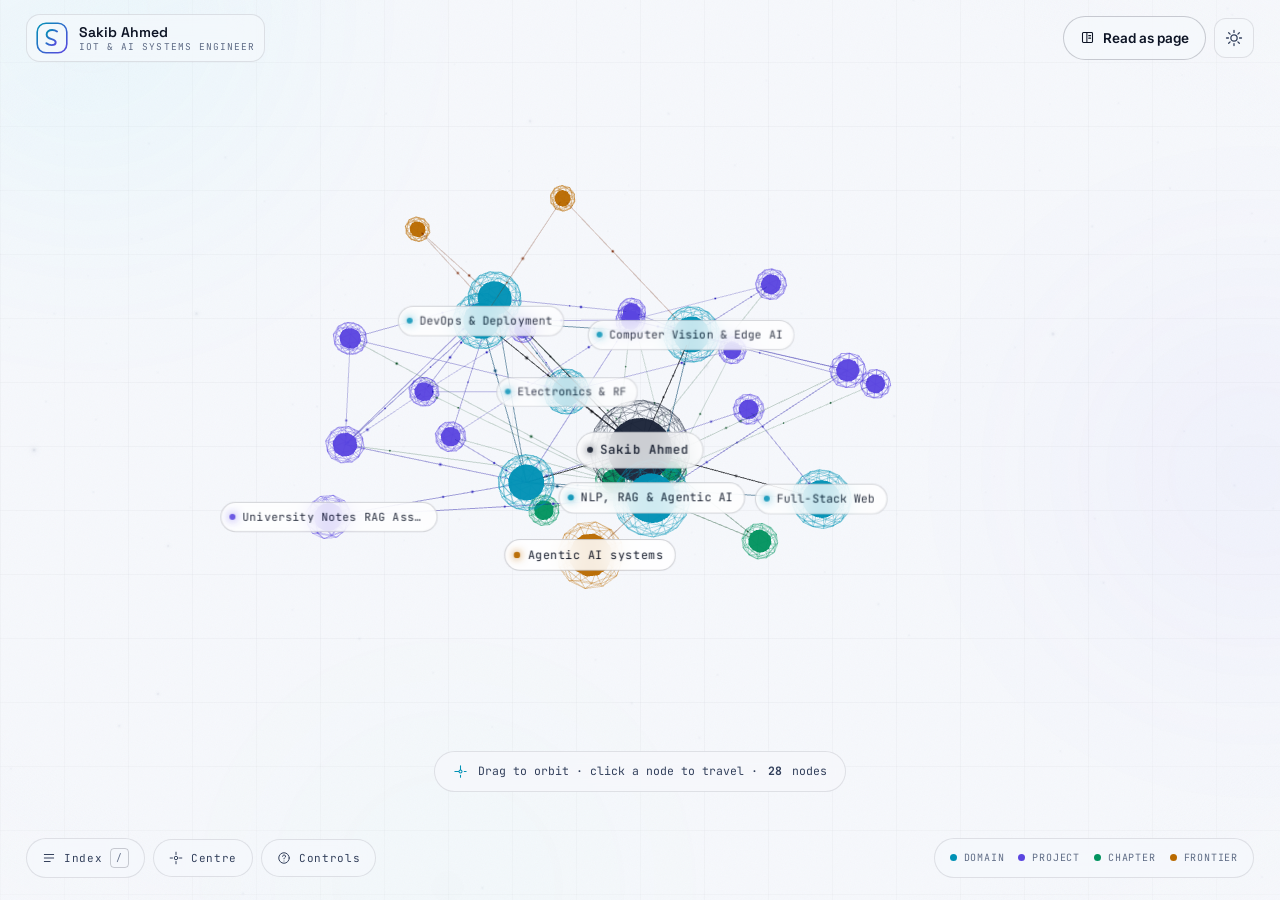
==== commit ac4fd5db: "Update personal website" ====
--- a/index.html
+++ b/index.html
@@ -3,22 +3,22 @@
 <head>
 <meta charset="UTF-8" />
 <meta name="viewport" content="width=device-width, initial-scale=1.0" />
-<title>Sakib Ahmed — IoT &amp; AI Systems Engineer</title>
-
-<meta name="description" content="Sakib Ahmed — IoT &amp; AI Systems Engineer building intelligent connected systems: embedded firmware, computer vision, edge AI, backend APIs and production deployment." />
+<title>Sakib Ahmed — A Navigable Map of the Work</title>
+
+<meta name="description" content="Sakib Ahmed — IoT &amp; AI Systems Engineer. An interactive map of seven engineering domains, thirteen systems built end to end, and where the work is heading next. Built with Three.js and WebGL." />
 <meta name="author" content="Sakib Ahmed" />
-<meta name="theme-color" content="#080a12" />
+<meta name="theme-color" content="#07090f" />
 <link rel="canonical" href="https://ahmedalvi10.github.io/" />
 
 <!-- Open Graph / social preview -->
 <meta property="og:type" content="website" />
 <meta property="og:url" content="https://ahmedalvi10.github.io/" />
-<meta property="og:title" content="Sakib Ahmed — IoT &amp; AI Systems Engineer" />
-<meta property="og:description" content="From sensor and firmware to computer vision, backend APIs and production deployment. Embedded systems, edge AI and real-time industrial software." />
+<meta property="og:title" content="Sakib Ahmed — A Navigable Map of the Work" />
+<meta property="og:description" content="Seven engineering domains, thirteen systems, one connected graph. Sensor and firmware through computer vision to backend APIs and production deployment — as a map you can fly through." />
 <meta property="og:image" content="https://ahmedalvi10.github.io/assets/img/og-image.jpg" />
 <meta name="twitter:card" content="summary_large_image" />
-<meta name="twitter:title" content="Sakib Ahmed — IoT &amp; AI Systems Engineer" />
-<meta name="twitter:description" content="From sensor and firmware to computer vision, backend APIs and production deployment." />
+<meta name="twitter:title" content="Sakib Ahmed — A Navigable Map of the Work" />
+<meta name="twitter:description" content="Seven engineering domains, thirteen systems, one connected graph — as a map you can fly through." />
 <meta name="twitter:image" content="https://ahmedalvi10.github.io/assets/img/og-image.jpg" />
 
 <link rel="icon" href="assets/img/favicon.svg" type="image/svg+xml" />
@@ -29,6 +29,10 @@
 <link href="https://fonts.googleapis.com/css2?family=Space+Grotesk:wght@400;500;600;700&family=Inter:wght@300;400;500;600&family=JetBrains+Mono:wght@400;500&display=swap" rel="stylesheet" />
 
 <link rel="stylesheet" href="assets/css/style.css" />
+<link rel="stylesheet" href="assets/css/map.css" />
+
+<!-- three.js is a hard dependency of the map only, so warm it early -->
+<link rel="modulepreload" href="assets/js/vendor/three.module.min.js" />
 
 <script type="application/ld+json">
 {
@@ -43,18 +47,30 @@
   "sameAs": ["https://github.com/AHMEDALVI10"],
   "address": { "@type": "PostalAddress", "addressLocality": "Chattogram", "addressCountry": "Bangladesh" },
   "alumniOf": { "@type": "CollegeOrUniversity", "name": "Chittagong University of Engineering & Technology" },
-  "knowsAbout": ["Internet of Things","Embedded Systems","Computer Vision","Edge AI","YOLO","OCR","ANPR","Django","FastAPI","ESP32","PCB Design","Docker"]
+  "knowsAbout": ["Internet of Things","Embedded Systems","Computer Vision","Edge AI","YOLO","OCR","ANPR","Django","FastAPI","ESP32","PCB Design","Docker","RAG","Agentic AI"]
 }
 </script>
+
+<!-- No JS: reveal the skeleton, drop the loader. Nothing is lost but the 3D. -->
+<noscript>
+  <style>
+    .loader, .stage, .labels, .bar__tools, .dock, .legend, .hint, .panel, .index, .help { display: none !important; }
+    .sr {
+      position: static; width: auto; height: auto;
+      margin: 0; overflow: visible; clip: auto; clip-path: none;
+      white-space: normal;
+    }
+  </style>
+</noscript>
 </head>
 
-<body>
-<a class="skip-link" href="#main">Skip to content</a>
-
-<!-- scroll progress -->
-<div class="scroll-progress" aria-hidden="true"><span id="progressBar"></span></div>
-
-<!-- ambient background -->
+<body class="map">
+
+<a class="skip-link" href="#outline">Skip to a text outline of this map</a>
+
+<!-- ══════════════ AMBIENT BACKGROUND ══════════════
+     Same layer as page.html, so the two views share a sky. The WebGL
+     canvas is rendered with alpha, so this shows straight through it. -->
 <div class="bg-layer" aria-hidden="true">
   <div class="bg-grid"></div>
   <div class="orb orb-1"></div>
@@ -63,809 +79,200 @@
   <div class="bg-noise"></div>
 </div>
 
-<!-- ══════════════ NAV ══════════════ -->
-<header class="nav" id="nav">
-  <div class="nav__inner">
-    <a class="brand" href="#hero" aria-label="Sakib Ahmed — home">
-      <span class="brand__mark">
-        <svg viewBox="0 0 40 40" aria-hidden="true">
-          <defs>
-            <linearGradient id="bg1" x1="0" y1="0" x2="1" y2="1">
-              <stop offset="0%" stop-color="var(--c1)"/><stop offset="100%" stop-color="var(--c2)"/>
-            </linearGradient>
-          </defs>
-          <rect x="1.5" y="1.5" width="37" height="37" rx="11" fill="none" stroke="url(#bg1)" stroke-width="2"/>
-          <path d="M13 26.5c1.9 1.6 4 2.4 6.4 2.4 3.3 0 5.2-1.5 5.2-3.6 0-2.2-1.7-3-5-3.9-3.9-1-6.3-2.4-6.3-5.8 0-3.3 2.8-5.6 7-5.6 2.3 0 4.3.6 6 1.8" fill="none" stroke="url(#bg1)" stroke-width="2.4" stroke-linecap="round"/>
-        </svg>
-      </span>
-      <span class="brand__text">
-        <b>Sakib Ahmed</b>
-        <i>IoT &amp; AI Systems Engineer</i>
-      </span>
+<!-- ══════════════ LOADER ══════════════ -->
+<div class="loader" id="loader">
+  <div class="loader__inner">
+    <div class="loader__ring"></div>
+    <p class="loader__txt">Growing the map</p>
+  </div>
+</div>
+
+<!-- ══════════════ NO WEBGL ══════════════ -->
+<div class="nowebgl" id="nowebgl" hidden>
+  <div class="nowebgl__inner">
+    <h1>The map needs WebGL.</h1>
+    <p data-reason>This device can't render it.</p>
+    <p>Everything on the map exists as a normal page — same content, no 3D required.</p>
+    <a class="btn btn--primary" href="page.html">
+      Read the full page
+      <svg viewBox="0 0 24 24" aria-hidden="true"><path d="M5 12h14M13 6l6 6-6 6"/></svg>
     </a>
-
-    <nav class="nav__links" id="navLinks" aria-label="Primary">
-      <a href="#about"     data-nav>About</a>
-      <a href="#expertise" data-nav>Expertise</a>
-      <a href="#work"      data-nav>Work</a>
-      <a href="#skills"    data-nav>Skills</a>
-      <a href="#journey"   data-nav>Journey</a>
-      <a href="#contact"   data-nav class="nav__cta">Contact</a>
-    </nav>
-
-    <div class="nav__tools">
-      <button class="icon-btn" id="themeToggle" aria-label="Switch colour theme" title="Switch theme">
-        <svg class="ico-moon" viewBox="0 0 24 24" aria-hidden="true"><path d="M21 12.8A9 9 0 1 1 11.2 3a7 7 0 0 0 9.8 9.8Z"/></svg>
-        <svg class="ico-sun" viewBox="0 0 24 24" aria-hidden="true"><circle cx="12" cy="12" r="4.2"/><path d="M12 2v2.6M12 19.4V22M2 12h2.6M19.4 12H22M4.9 4.9l1.9 1.9M17.2 17.2l1.9 1.9M19.1 4.9l-1.9 1.9M6.8 17.2l-1.9 1.9"/></svg>
-      </button>
-      <button class="icon-btn burger" id="burger" aria-label="Open menu" aria-expanded="false" aria-controls="navLinks">
-        <span></span><span></span><span></span>
-      </button>
-    </div>
+  </div>
+</div>
+
+<!-- ══════════════ STAGE ══════════════ -->
+<div class="stage" id="stage">
+  <canvas id="mapCanvas"></canvas>
+  <div class="labels" id="labels"></div>
+</div>
+
+<!-- ══════════════ TOP BAR ══════════════ -->
+<header class="bar">
+  <a class="bar__brand" href="#me" aria-label="Sakib Ahmed — centre of the map">
+    <span class="bar__mark">
+      <svg viewBox="0 0 40 40" aria-hidden="true">
+        <defs>
+          <linearGradient id="bg1" x1="0" y1="0" x2="1" y2="1">
+            <stop offset="0%" stop-color="var(--c1)"/><stop offset="100%" stop-color="var(--c2)"/>
+          </linearGradient>
+        </defs>
+        <rect x="1.5" y="1.5" width="37" height="37" rx="11" fill="none" stroke="url(#bg1)" stroke-width="2"/>
+        <path d="M13 26.5c1.9 1.6 4 2.4 6.4 2.4 3.3 0 5.2-1.5 5.2-3.6 0-2.2-1.7-3-5-3.9-3.9-1-6.3-2.4-6.3-5.8 0-3.3 2.8-5.6 7-5.6 2.3 0 4.3.6 6 1.8" fill="none" stroke="url(#bg1)" stroke-width="2.4" stroke-linecap="round"/>
+      </svg>
+    </span>
+    <span class="bar__id">
+      <b>Sakib Ahmed</b>
+      <i>IoT &amp; AI Systems Engineer</i>
+    </span>
+  </a>
+
+  <div class="bar__tools">
+    <a class="bar__read" href="page.html">
+      <svg viewBox="0 0 24 24" aria-hidden="true"><path d="M4 5.5A1.5 1.5 0 0 1 5.5 4H11v16H5.5A1.5 1.5 0 0 1 4 18.5v-13ZM11 4h7.5A1.5 1.5 0 0 1 20 5.5v13a1.5 1.5 0 0 1-1.5 1.5H11"/><path d="M14 9h3M14 13h3"/></svg>
+      <span>Read as page</span>
+    </a>
+    <button class="icon-btn" id="themeToggle" aria-label="Switch colour theme" title="Switch theme">
+      <svg class="ico-moon" viewBox="0 0 24 24" aria-hidden="true"><path d="M21 12.8A9 9 0 1 1 11.2 3a7 7 0 0 0 9.8 9.8Z"/></svg>
+      <svg class="ico-sun" viewBox="0 0 24 24" aria-hidden="true"><circle cx="12" cy="12" r="4.2"/><path d="M12 2v2.6M12 19.4V22M2 12h2.6M19.4 12H22M4.9 4.9l1.9 1.9M17.2 17.2l1.9 1.9M19.1 4.9l-1.9 1.9M6.8 17.2l-1.9 1.9"/></svg>
+    </button>
   </div>
 </header>
 
-<main id="main">
-
-<!-- ══════════════ HERO ══════════════ -->
-<section class="hero" id="hero">
-  <canvas class="hero__canvas" id="heroCanvas" aria-hidden="true"></canvas>
-
-  <div class="wrap hero__grid">
-    <div class="hero__copy">
-      <p class="status" data-anim="up"><span class="status__dot"></span>At <b>@magnetismtech</b> · open to interesting projects</p>
-
-      <h1 class="hero__name" data-anim="up" data-delay="60">
-        <span class="line">Sakib</span>
-        <span class="line grad">Ahmed</span>
-      </h1>
-
-      <p class="hero__role" data-anim="up" data-delay="120">
-        <span class="hero__role-prefix">I build</span>
-        <span class="rotator" id="rotator" aria-live="polite"><span id="rotatorText"></span><span class="caret"></span></span>
-      </p>
-
-      <p class="hero__lede" data-anim="up" data-delay="180">
-        IoT &amp; AI Systems Engineer from Chattogram, Bangladesh. I take systems the whole way —
-        <b>sensor and PCB</b> → <b>firmware</b> → <b>connectivity</b> → <b>computer vision</b> →
-        <b>backend APIs</b> → <b>dashboard</b> — and get them running in production.
-      </p>
-
-      <ul class="hero__tags" data-anim="up" data-delay="240">
-        <li>Embedded &amp; IoT</li>
-        <li>Computer Vision</li>
-        <li>Edge AI</li>
-        <li>Backend &amp; Real-Time</li>
-        <li>Electronics</li>
-      </ul>
-
-      <div class="hero__actions" data-anim="up" data-delay="300">
-        <a class="btn btn--primary" href="#work">
-          View selected work
-          <svg viewBox="0 0 24 24" aria-hidden="true"><path d="M5 12h14M13 6l6 6-6 6"/></svg>
-        </a>
-        <a class="btn btn--ghost" href="#contact">Get in touch</a>
-      </div>
-    </div>
-
-    <div class="hero__portrait" data-anim="fade" data-delay="200">
-      <div class="portrait">
-        <div class="portrait__glow"></div>
-        <div class="portrait__ring"></div>
-        <img src="assets/img/sakib-ahmed.jpg" alt="Portrait of Sakib Ahmed" width="640" height="1138" fetchpriority="high" />
-        <div class="portrait__scan"></div>
-        <div class="portrait__frame"></div>
-
-        <div class="chip chip--1"><span class="chip__dot"></span>ESP32 · firmware</div>
-        <div class="chip chip--2"><span class="chip__dot"></span>YOLO · OCR</div>
-        <div class="chip chip--3"><span class="chip__dot"></span>Django · FastAPI</div>
-      </div>
-    </div>
-  </div>
-
-  <a class="scroll-cue" href="#about" aria-label="Scroll to about">
-    <span class="scroll-cue__track"><span class="scroll-cue__dot"></span></span>
-    <span class="scroll-cue__label">Scroll</span>
-  </a>
-</section>
-
-<!-- ══════════════ MARQUEE ══════════════ -->
-<div class="marquee" aria-hidden="true">
-  <div class="marquee__track">
-    <div class="marquee__set">
-      <span>Python</span><i></i><span>ESP32</span><i></i><span>YOLO</span><i></i><span>Django</span><i></i>
-      <span>FastAPI</span><i></i><span>OpenCV</span><i></i><span>PyTorch</span><i></i><span>Docker</span><i></i>
-      <span>C / C++</span><i></i><span>PostgreSQL</span><i></i><span>React</span><i></i><span>TypeScript</span><i></i>
-      <span>MQTT</span><i></i><span>Redis</span><i></i><span>Linux</span><i></i><span>ONNX</span><i></i>
-      <span>OpenVINO</span><i></i><span>WebSockets</span><i></i><span>KiCad</span><i></i><span>RTSP</span><i></i>
-    </div>
-    <div class="marquee__set">
-      <span>Python</span><i></i><span>ESP32</span><i></i><span>YOLO</span><i></i><span>Django</span><i></i>
-      <span>FastAPI</span><i></i><span>OpenCV</span><i></i><span>PyTorch</span><i></i><span>Docker</span><i></i>
-      <span>C / C++</span><i></i><span>PostgreSQL</span><i></i><span>React</span><i></i><span>TypeScript</span><i></i>
-      <span>MQTT</span><i></i><span>Redis</span><i></i><span>Linux</span><i></i><span>ONNX</span><i></i>
-      <span>OpenVINO</span><i></i><span>WebSockets</span><i></i><span>KiCad</span><i></i><span>RTSP</span><i></i>
-    </div>
-  </div>
-</div>
-
-<!-- ══════════════ ABOUT ══════════════ -->
-<section class="section" id="about">
-  <div class="wrap">
-    <header class="sec-head" data-anim="up">
-      <p class="sec-kicker"><span></span>01 — About</p>
-      <h2 class="sec-title">Engineer across the <em>whole</em> stack — silicon to screen</h2>
-    </header>
-
-    <div class="about">
-      <div class="about__body" data-anim="up" data-delay="80">
-        <p class="lead">
-          I'm an Electronics &amp; Telecommunication Engineering graduate from <b>CUET</b> working in
-          <b>IoT and R&amp;D</b>. Most engineers pick a layer. I've spent my career refusing to.
-        </p>
-        <p>
-          My day-to-day sits where physical hardware meets intelligent software: ESP32 firmware streaming
-          biomedical signals over Wi-Fi, YOLO models reading Bangladeshi licence plates off RTSP camera
-          feeds, industrial weighing scales parsed over RS232, and Django/FastAPI services holding it all
-          together behind Docker on a Linux VPS.
-        </p>
-        <p>
-          That breadth is deliberate. When an ECG stream goes silent, the bug can live in the firmware,
-          the network, the reverse proxy, the API throttle, or the browser — and I'm comfortable tracing
-          it through every one of them. Right now I'm deepening the AI side of that stack: training my own
-          YOLO detectors and OCR models, and expanding into <b>NLP, RAG and agentic systems</b>.
-        </p>
-
-        <div class="pipeline" role="img" aria-label="Engineering pipeline: sensor and PCB, firmware, connectivity, AI inference, backend, dashboard">
-          <div class="pipeline__step"><span class="pipeline__ico">◈</span><b>Sensor &amp; PCB</b><i>KiCad · analog</i></div>
-          <div class="pipeline__step"><span class="pipeline__ico">⛁</span><b>Firmware</b><i>ESP32 · C/C++</i></div>
-          <div class="pipeline__step"><span class="pipeline__ico">≋</span><b>Connectivity</b><i>MQTT · WS · RS232</i></div>
-          <div class="pipeline__step"><span class="pipeline__ico">◎</span><b>Inference</b><i>YOLO · OCR · ONNX</i></div>
-          <div class="pipeline__step"><span class="pipeline__ico">⧉</span><b>Backend</b><i>Django · FastAPI</i></div>
-          <div class="pipeline__step"><span class="pipeline__ico">▤</span><b>Dashboard</b><i>React · TypeScript</i></div>
-        </div>
-      </div>
-
-      <aside class="about__side" data-anim="up" data-delay="160">
-        <div class="card card--facts">
-          <h3 class="card__title">At a glance</h3>
-          <dl class="facts">
-            <div><dt>Based in</dt><dd>Chattogram, Bangladesh</dd></div>
-            <div><dt>Role</dt><dd>IoT Engineer — R&amp;D</dd></div>
-            <div><dt>Education</dt><dd>BSc. ETE, CUET — CGPA 3.71</dd></div>
-            <div><dt>Focus</dt><dd>Embedded · Computer Vision · Edge AI</dd></div>
-            <div><dt>Learning</dt><dd>NLP · RAG · Agentic AI</dd></div>
-            <div><dt>Languages</dt><dd>Bangla · English</dd></div>
-          </dl>
-        </div>
-
-        <div class="stats">
-          <div class="stat"><b class="counter" data-to="39" data-suffix="">0</b><span>GitHub repositories</span></div>
-          <div class="stat"><b class="counter" data-to="276" data-suffix="">0</b><span>Contributions, last year</span></div>
-          <div class="stat"><b class="counter" data-to="13" data-suffix="+">0</b><span>Systems built end-to-end</span></div>
-          <div class="stat"><b class="counter" data-to="6" data-suffix="">0</b><span>Engineering domains</span></div>
-        </div>
-      </aside>
-    </div>
-  </div>
-</section>
-
-<!-- ══════════════ EXPERTISE ══════════════ -->
-<section class="section section--alt" id="expertise">
-  <div class="wrap">
-    <header class="sec-head" data-anim="up">
-      <p class="sec-kicker"><span></span>02 — Expertise</p>
-      <h2 class="sec-title">Six domains, one connected system</h2>
-      <p class="sec-sub">Each of these feeds the next. The value isn't any single column — it's that I can carry a problem across all of them.</p>
-    </header>
-
-    <div class="grid-3">
-      <article class="card card--tilt" data-anim="up">
-        <span class="card__num">01</span>
-        <div class="card__ico">
-          <svg viewBox="0 0 24 24" aria-hidden="true"><rect x="7" y="7" width="10" height="10" rx="2"/><path d="M10 3v4M14 3v4M10 17v4M14 17v4M3 10h4M3 14h4M17 10h4M17 14h4"/></svg>
-        </div>
-        <h3>Embedded &amp; IoT</h3>
-        <p>Firmware and device architecture for connected hardware — provisioning, streaming and staying alive on flaky networks.</p>
-        <ul class="taglist">
-          <li>ESP32 / ESP32-S3</li><li>Embedded C/C++</li><li>Arduino</li><li>MQTT · Mosquitto</li>
-          <li>Wi-Fi AP provisioning</li><li>NVS storage</li><li>I2C · SPI · I2S · UART</li><li>OTA &amp; reconnection logic</li>
-        </ul>
-      </article>
-
-      <article class="card card--tilt" data-anim="up" data-delay="60">
-        <span class="card__num">02</span>
-        <div class="card__ico">
-          <svg viewBox="0 0 24 24" aria-hidden="true"><path d="M2 12s3.6-6.5 10-6.5S22 12 22 12s-3.6 6.5-10 6.5S2 12 2 12Z"/><circle cx="12" cy="12" r="2.8"/></svg>
-        </div>
-        <h3>Computer Vision &amp; Edge AI</h3>
-        <p>Detection and OCR pipelines that run on real camera feeds, on real hardware, under real latency budgets.</p>
-        <ul class="taglist">
-          <li>YOLOv8 / YOLO11 / YOLO26</li><li>ANPR &amp; LPR</li><li>Bangla OCR</li><li>Dataset engineering · CVAT</li>
-          <li>Model training &amp; eval</li><li>ONNX Runtime</li><li>OpenVINO · TensorRT</li><li>RTSP multi-camera</li>
-        </ul>
-      </article>
-
-      <article class="card card--tilt" data-anim="up" data-delay="120">
-        <span class="card__num">03</span>
-        <div class="card__ico">
-          <svg viewBox="0 0 24 24" aria-hidden="true"><ellipse cx="12" cy="5.5" rx="8" ry="3"/><path d="M4 5.5v13c0 1.7 3.6 3 8 3s8-1.3 8-3v-13M4 12c0 1.7 3.6 3 8 3s8-1.3 8-3"/></svg>
-        </div>
-        <h3>Backend &amp; Real-Time</h3>
-        <p>APIs and streaming layers built for devices, not just browsers — where a dropped frame is a clinical or industrial problem.</p>
-        <ul class="taglist">
-          <li>Python</li><li>Django · DRF</li><li>FastAPI</li><li>WebSockets · SSE</li>
-          <li>REST · JWT</li><li>PostgreSQL · Redis</li><li>Daphne · Uvicorn</li><li>Laravel integration</li>
-        </ul>
-      </article>
-
-      <article class="card card--tilt" data-anim="up" data-delay="60">
-        <span class="card__num">04</span>
-        <div class="card__ico">
-          <svg viewBox="0 0 24 24" aria-hidden="true"><rect x="2.5" y="4" width="19" height="13" rx="2"/><path d="M8 21h8M12 17v4M2.5 9h19"/></svg>
-        </div>
-        <h3>Full-Stack Web</h3>
-        <p>Operator dashboards and product frontends — the surface where all that device data finally becomes useful.</p>
-        <ul class="taglist">
-          <li>React · Vite</li><li>TypeScript</li><li>Next.js</li><li>Tailwind · Bootstrap</li>
-          <li>Live data dashboards</li><li>Flutter</li><li>HTML5 · CSS3</li><li>API integration</li>
-        </ul>
-      </article>
-
-      <article class="card card--tilt" data-anim="up" data-delay="120">
-        <span class="card__num">05</span>
-        <div class="card__ico">
-          <svg viewBox="0 0 24 24" aria-hidden="true"><path d="M12 2 3 6.5v7c0 5 3.8 8 9 8.5 5.2-.5 9-3.5 9-8.5v-7L12 2Z"/><path d="m8.6 12 2.4 2.4 4.4-4.6"/></svg>
-        </div>
-        <h3>DevOps &amp; Deployment</h3>
-        <p>Getting it off the laptop and keeping it up — containers, pipelines, proxies and the Linux boxes underneath.</p>
-        <ul class="taglist">
-          <li>Docker · Compose</li><li>GitHub Actions · GHCR</li><li>Linux · AlmaLinux</li><li>Apache reverse proxy</li>
-          <li>SSH · VPS admin</li><li>CI/CD pipelines</li><li>Git &amp; GitHub</li><li>Production debugging</li>
-        </ul>
-      </article>
-
-      <article class="card card--tilt" data-anim="up" data-delay="180">
-        <span class="card__num">06</span>
-        <div class="card__ico">
-          <svg viewBox="0 0 24 24" aria-hidden="true"><path d="M3 17h4l2.5-9L13 20l2.5-7 1.8 4H21"/></svg>
-        </div>
-        <h3>Electronics &amp; RF</h3>
-        <p>The layer most software engineers never touch — circuits, biomedical front-ends and antenna design.</p>
-        <ul class="taglist">
-          <li>PCB design</li><li>Sensor interfacing</li><li>Biomedical electronics</li><li>MIMO &amp; microstrip antennas</li>
-          <li>CST Studio Suite</li><li>MATLAB</li><li>Cadence Virtuoso</li><li>Signal acquisition</li>
-        </ul>
-      </article>
-    </div>
-  </div>
-</section>
-
-<!-- ══════════════ WORK ══════════════ -->
-<section class="section" id="work">
-  <div class="wrap">
-    <header class="sec-head" data-anim="up">
-      <p class="sec-kicker"><span></span>03 — Selected work</p>
-      <h2 class="sec-title">Systems I've built end to end</h2>
-      <p class="sec-sub">A mix of production industrial software, medical-device platforms, embedded prototypes and research. Several are proprietary or private repositories — those are marked.</p>
-    </header>
-
-    <div class="filters" data-anim="up" data-delay="60" role="tablist" aria-label="Filter projects">
-      <button class="filter is-active" data-filter="all"      role="tab" aria-selected="true">All</button>
-      <button class="filter" data-filter="vision"   role="tab" aria-selected="false">Computer Vision</button>
-      <button class="filter" data-filter="iot"      role="tab" aria-selected="false">IoT &amp; Embedded</button>
-      <button class="filter" data-filter="backend"  role="tab" aria-selected="false">Backend &amp; Web</button>
-      <button class="filter" data-filter="ai"       role="tab" aria-selected="false">AI &amp; NLP</button>
-      <button class="filter" data-filter="hardware" role="tab" aria-selected="false">Hardware &amp; RF</button>
-    </div>
-
-    <div class="projects" id="projects">
-
-      <!-- FLAGSHIP -->
-      <article class="proj proj--wide" data-cat="vision iot backend" data-anim="up">
-        <div class="proj__head">
-          <div>
-            <p class="proj__eyebrow">Flagship · Production · @magnetismtech</p>
-            <h3 class="proj__title">Industrial ANPR &amp; Gate Monitoring System</h3>
-          </div>
-          <span class="badge badge--live">Live</span>
-        </div>
-        <p class="proj__desc">
-          An end-to-end computer-vision system for shipping &amp; logistics gates. Vehicles are detected and
-          read from live RTSP feeds, plates are recognised through a Bangla OCR pipeline, and the result is
-          tied to an industrial weighing session — all coordinated by a Python backend and an operator
-          dashboard.
-        </p>
-        <div class="proj__arch" aria-label="Architecture">
-          <code>IP Cameras (RTSP)</code><span>→</span><code>YOLO vehicle detect</code><span>→</span>
-          <code>Plate detect</code><span>→</span><code>Character OCR</code><span>→</span>
-          <code>Plate reconstruction</code><span>→</span><code>Backend + DB</code><span>→</span><code>Dashboard</code>
-        </div>
-        <ul class="proj__points">
-          <li>24/7 gate-event cameras with configurable <b>virtual detection line</b> and IN/OUT direction logic</li>
-          <li>Conditional weight-session cameras bound to live scale readings</li>
-          <li>Architected for multi-camera scale — up to <b>28 concurrent RTSP streams</b></li>
-          <li>GPU and CPU inference paths for deployment flexibility on edge hardware</li>
-        </ul>
-        <ul class="chips">
-          <li>Python</li><li>YOLOv8/11/26</li><li>OpenCV</li><li>FastAPI</li><li>RTSP</li><li>Docker</li><li>Linux</li><li>React</li>
-        </ul>
-        <p class="proj__note">Proprietary — built for a live logistics platform</p>
-      </article>
-
-      <!-- Bangla OCR -->
-      <article class="proj" data-cat="vision ai" data-anim="up" data-delay="60">
-        <div class="proj__head">
-          <div>
-            <p class="proj__eyebrow">Computer Vision · Model training</p>
-            <h3 class="proj__title">Bangla Licence Plate OCR</h3>
-          </div>
-        </div>
-        <p class="proj__desc">
-          A character-level OCR pipeline for Bangladeshi licence plates — trained from scratch rather than
-          adapted from an off-the-shelf model, because Bangla script has no usable pretrained detector.
-        </p>
-        <ul class="proj__points">
-          <li><b>4,530</b> source images augmented to <b>33,511</b> training entries (~31% real)</li>
-          <li>102-class Bangla character map with full class-alignment validation</li>
-          <li>Trained on Tesla T4 — YOLO11s, 100 epochs, PyTorch + CUDA 12.8</li>
-          <li>CVAT annotation workflow and dataset QA</li>
-        </ul>
-        <ul class="chips"><li>YOLOv8</li><li>YOLO11</li><li>YOLO26</li><li>Ultralytics</li><li>PyTorch</li><li>CVAT</li></ul>
-        <p class="proj__note">Private repository</p>
-      </article>
-
-      <!-- Container -->
-      <article class="proj" data-cat="vision ai" data-anim="up" data-delay="120">
-        <div class="proj__head">
-          <div>
-            <p class="proj__eyebrow">Computer Vision · Logistics</p>
-            <h3 class="proj__title">Container Number Recognition</h3>
-          </div>
-        </div>
-        <p class="proj__desc">
-          Automated reading of shipping-container identification numbers from yard and gate cameras —
-          a multi-stage detection cascade rather than a single model.
-        </p>
-        <div class="proj__arch">
-          <code>Container</code><span>→</span><code>Number region</code><span>→</span>
-          <code>Characters</code><span>→</span><code>OCR</code><span>→</span><code>ID reconstruction</code>
-        </div>
-        <ul class="proj__points">
-          <li>Dataset of ~<b>99,000</b> images across <b>20 classes</b></li>
-          <li>Reached approximately <b>76% mAP</b> on the detection stage</li>
-          <li>Designed to plug directly into the existing logistics workflow</li>
-        </ul>
-        <ul class="chips"><li>YOLO</li><li>OCR</li><li>Python</li><li>OpenCV</li><li>Edge inference</li></ul>
-        <p class="proj__note">Private repository</p>
-      </article>
-
-      <!-- InTEAM medical -->
-      <article class="proj proj--wide" data-cat="backend iot" data-anim="up">
-        <div class="proj__head">
-          <div>
-            <p class="proj__eyebrow">Healthcare platform · Production</p>
-            <h3 class="proj__title">Medical Device Integration Platform</h3>
-          </div>
-          <span class="badge badge--live">Live</span>
-        </div>
-        <p class="proj__desc">
-          A backend platform connecting ESP32-based medical devices to a clinical EMR in real time. Devices
-          register themselves, open sessions, and stream physiological data that reaches the clinician's
-          browser with sub-second latency.
-        </p>
-        <div class="proj__arch">
-          <code>ESP32 device</code><span>→</span><code>WebSocket / HTTP</code><span>→</span>
-          <code>Django + DRF</code><span>→</span><code>Stream processor</code><span>→</span>
-          <code>SSE</code><span>→</span><code>Browser</code><span>→</span><code>Laravel EMR</code>
-        </div>
-        <ul class="proj__points">
-          <li>Device registry, auto-registration and session lifecycle management</li>
-          <li>WebSocket ingestion via Daphne behind an Apache <code>mod_proxy_wstunnel</code> reverse proxy</li>
-          <li>Server-Sent Events fan-out for live in-browser waveform rendering</li>
-          <li>Dockerised deployment: GitHub Actions → GHCR → Linux VPS, with PostgreSQL and Redis</li>
-          <li>Diagnosed a silent-stream bug down through firmware timing → 240 req/min → a 120 req/min DRF throttle</li>
-        </ul>
-        <ul class="chips"><li>Django</li><li>DRF</li><li>Laravel</li><li>WebSockets</li><li>SSE</li><li>PostgreSQL</li><li>Redis</li><li>Docker</li><li>Apache</li><li>CI/CD</li></ul>
-        <p class="proj__note">Private repository</p>
-      </article>
-
-      <!-- ECG -->
-      <article class="proj" data-cat="iot hardware" data-anim="up" data-delay="60">
-        <div class="proj__head">
-          <div>
-            <p class="proj__eyebrow">Embedded · Biomedical</p>
-            <h3 class="proj__title">ESP32 ECG Acquisition Device</h3>
-          </div>
-        </div>
-        <p class="proj__desc">
-          A connected ECG front-end built on the MAX30003 analog AFE, streaming clinical-grade waveform
-          data off an ESP32 over Wi-Fi.
-        </p>
-        <ul class="proj__points">
-          <li><b>256 Hz</b> continuous sampling with millivolt-calibrated output</li>
-          <li>Custom binary packet protocol — 64 samples per POST, ~4 posts/second</li>
-          <li>First-boot AP-mode provisioning with credentials persisted to NVS</li>
-          <li>Automatic reconnection and heartbeat/keepalive handling</li>
-        </ul>
-        <ul class="chips"><li>ESP32</li><li>MAX30003</li><li>Embedded C++</li><li>SPI</li><li>WebSockets</li><li>Wi-Fi</li></ul>
-        <p class="proj__note">Private repository</p>
-      </article>
-
-      <!-- Stethoscope -->
-      <article class="proj" data-cat="iot hardware" data-anim="up" data-delay="120">
-        <div class="proj__head">
-          <div>
-            <p class="proj__eyebrow">Embedded · Audio DSP</p>
-            <h3 class="proj__title">Digital Stethoscope</h3>
-          </div>
-        </div>
-        <p class="proj__desc">
-          A digital auscultation device capturing heart and lung sounds through an I2S MEMS microphone and
-          streaming them live to a browser for clinician review.
-        </p>
-        <ul class="proj__points">
-          <li>INMP441 I2S microphone at 8 kHz and 44.1 kHz sample rates</li>
-          <li>On-device DSP filtering tuned for the auscultation band</li>
-          <li>Low-latency WebSocket audio streaming into the web platform</li>
-          <li>Auto device-registry integration alongside the ECG hardware</li>
-        </ul>
-        <ul class="chips"><li>ESP32</li><li>INMP441</li><li>I2S</li><li>DSP</li><li>WebSockets</li><li>C++</li></ul>
-        <p class="proj__note">Private repository</p>
-      </article>
-
-      <!-- Scale -->
-      <article class="proj" data-cat="iot backend" data-anim="up" data-delay="60">
-        <div class="proj__head">
-          <div>
-            <p class="proj__eyebrow">Industrial integration</p>
-            <h3 class="proj__title">Industrial Weighbridge Integration</h3>
-          </div>
-        </div>
-        <p class="proj__desc">
-          Bringing a physical weighing scale into an AI logistics platform, so that a truck settling on the
-          weighbridge is what triggers the vision pipeline.
-        </p>
-        <ul class="proj__points">
-          <li>Migrated the fleet from <b>XK3190-D10</b> to <b>Marques BM1000</b> hardware</li>
-          <li>Direct RS232 serial over CH340 USB adapters — 9600 baud, 8N1, request mode</li>
-          <li>Custom frame parser with a reconnection watchdog and maintenance mode</li>
-          <li>Weight-stable events trigger camera capture and plate recognition</li>
-        </ul>
-        <ul class="chips"><li>Python</li><li>RS232</li><li>pySerial</li><li>Industrial hardware</li><li>FastAPI</li></ul>
-        <p class="proj__note">Proprietary</p>
-      </article>
-
-      <!-- Wearable -->
-      <article class="proj" data-cat="iot hardware" data-anim="up" data-delay="120">
-        <div class="proj__head">
-          <div>
-            <p class="proj__eyebrow">Research prototype</p>
-            <h3 class="proj__title">Multi-Sensor Health Wearable</h3>
-          </div>
-        </div>
-        <p class="proj__desc">
-          An ESP32 wearable fusing five biomedical sensors into a single continuous monitoring device —
-          a research prototype, not a clinically validated instrument.
-        </p>
-        <ul class="proj__points">
-          <li>MAX30101 / MAX32664 optical front-end for heart rate and SpO₂</li>
-          <li>MAX30003 ECG, DS18B20 body temperature, MPU6050 motion</li>
-          <li>Accelerometer-based fall detection and respiratory-rate estimation</li>
-          <li>On-device TFT interface via TFT_eSPI with IoT cloud upload</li>
-        </ul>
-        <ul class="chips"><li>ESP32</li><li>Sensor fusion</li><li>MQTT</li><li>TFT_eSPI</li><li>PPG</li><li>Embedded C++</li></ul>
-        <p class="proj__note">Research prototype</p>
-      </article>
-
-      <!-- RAG -->
-      <article class="proj" data-cat="ai backend" data-anim="up" data-delay="60">
-        <div class="proj__head">
-          <div>
-            <p class="proj__eyebrow">NLP · Retrieval</p>
-            <h3 class="proj__title">University Notes RAG Assistant</h3>
-          </div>
-        </div>
-        <p class="proj__desc">
-          A retrieval-augmented question-answering system over academic PDFs, built in plain Python to
-          understand the mechanics rather than hide them behind a framework.
-        </p>
-        <div class="proj__arch">
-          <code>PDF</code><span>→</span><code>Chunking</code><span>→</span><code>Embeddings</code><span>→</span>
-          <code>FAISS</code><span>→</span><code>Retrieval</code><span>→</span><code>LLM</code>
-        </div>
-        <ul class="proj__points">
-          <li>Local <code>all-MiniLM-L6-v2</code> embeddings — no external calls for indexing</li>
-          <li>FAISS vector index tuned for modest local hardware</li>
-          <li>Hosted LLM generation, keeping inference cost off the client machine</li>
-        </ul>
-        <ul class="chips"><li>Python</li><li>Sentence Transformers</li><li>FAISS</li><li>RAG</li><li>Gemini API</li></ul>
-        <p class="proj__note">Learning project</p>
-      </article>
-
-      <!-- Face attendance -->
-      <article class="proj" data-cat="vision" data-anim="up" data-delay="120">
-        <div class="proj__head">
-          <div>
-            <p class="proj__eyebrow">Computer Vision</p>
-            <h3 class="proj__title">Automated Face Attendance System</h3>
-          </div>
-        </div>
-        <p class="proj__desc">
-          Real-time face-recognition attendance — enrolment, live identification from a webcam feed, and
-          automatic attendance logging with duplicate suppression.
-        </p>
-        <ul class="chips"><li>Python</li><li>OpenCV</li><li>Face recognition</li><li>Real-time inference</li></ul>
-        <p class="proj__note">Private repository</p>
-      </article>
-
-      <!-- Ecommerce -->
-      <article class="proj" data-cat="backend" data-anim="up" data-delay="60">
-        <div class="proj__head">
-          <div>
-            <p class="proj__eyebrow">Full-stack</p>
-            <h3 class="proj__title">Django + React E-Commerce Platform</h3>
-          </div>
-        </div>
-        <p class="proj__desc">
-          A complete multi-vendor commerce system — the project where I worked through the full breadth of
-          Django REST Framework rather than a CRUD demo.
-        </p>
-        <ul class="proj__points">
-          <li>JWT auth with a custom user model; vendor and customer roles</li>
-          <li>Products, categories, reviews, wishlist, session and DB-backed carts</li>
-          <li>Checkout, orders, payments and invoice generation</li>
-          <li>Vendor dashboard with product and order management; filtering and price sliders</li>
-        </ul>
-        <ul class="chips"><li>Django</li><li>DRF</li><li>SimpleJWT</li><li>React</li><li>Vite</li><li>TypeScript</li><li>PostgreSQL</li></ul>
-        <p class="proj__note">Private repository</p>
-      </article>
-
-      <!-- OpenCV suite -->
-      <article class="proj" data-cat="vision" data-anim="up" data-delay="120">
-        <div class="proj__head">
-          <div>
-            <p class="proj__eyebrow">Computer Vision · Toolkit</p>
-            <h3 class="proj__title">Real-Time Vision Toolkit</h3>
-          </div>
-        </div>
-        <p class="proj__desc">
-          A series of real-time perception builds covering the classic CV interaction problems — each a
-          standalone working system rather than a notebook.
-        </p>
-        <ul class="proj__points">
-          <li>Hand tracking and a gesture-controlled LED system (vision → hardware)</li>
-          <li>Pose estimation, face mesh and face detection</li>
-          <li>Emotion detection and sign-language recognition</li>
-        </ul>
-        <ul class="chips"><li>Python</li><li>OpenCV</li><li>MediaPipe</li><li>CNNs</li><li>Arduino</li></ul>
-        <p class="proj__note">Private repositories</p>
-      </article>
-
-      <!-- Antenna -->
-      <article class="proj" data-cat="hardware" data-anim="up" data-delay="60">
-        <div class="proj__head">
-          <div>
-            <p class="proj__eyebrow">Undergraduate thesis · RF</p>
-            <h3 class="proj__title">Wrench-Shaped MIMO Antenna for Sub-6 GHz 5G</h3>
-          </div>
-        </div>
-        <p class="proj__desc">
-          My BSc thesis: a novel wrench-shaped MIMO antenna geometry designed for enhanced bandwidth and
-          inter-element isolation in sub-6 GHz 5G bands, simulated in CST Studio Suite.
-        </p>
-        <ul class="proj__points">
-          <li>Full-wave electromagnetic simulation and parametric optimisation</li>
-          <li>Isolation and envelope-correlation analysis across the operating band</li>
-          <li>Companion work: circular microstrip patch array antenna for 2.3 GHz</li>
-        </ul>
-        <ul class="chips"><li>CST Studio Suite</li><li>MIMO</li><li>Microstrip</li><li>RF design</li><li>MATLAB</li></ul>
-        <p class="proj__note">Academic — CUET, 2024</p>
-      </article>
-
-    </div>
-
-    <div class="work-more" data-anim="up">
-      <p>Most of my repositories are private or client-owned. The public profile still shows the shape of the work.</p>
-      <a class="btn btn--ghost" href="https://github.com/AHMEDALVI10" target="_blank" rel="noopener noreferrer">
-        <svg viewBox="0 0 24 24" aria-hidden="true" class="ico-fill"><path d="M12 .5a12 12 0 0 0-3.8 23.4c.6.1.8-.3.8-.6v-2c-3.3.7-4-1.6-4-1.6-.6-1.4-1.4-1.8-1.4-1.8-1.1-.7.1-.7.1-.7 1.2.1 1.9 1.3 1.9 1.3 1.1 1.9 2.9 1.3 3.6 1 .1-.8.4-1.3.8-1.6-2.7-.3-5.5-1.3-5.5-5.9 0-1.3.5-2.4 1.2-3.2-.1-.3-.5-1.5.1-3.2 0 0 1-.3 3.3 1.2a11.5 11.5 0 0 1 6 0c2.3-1.5 3.3-1.2 3.3-1.2.6 1.7.2 2.9.1 3.2.8.8 1.2 1.9 1.2 3.2 0 4.6-2.8 5.6-5.5 5.9.4.4.8 1.1.8 2.2v3.3c0 .3.2.7.8.6A12 12 0 0 0 12 .5Z"/></svg>
-        github.com/AHMEDALVI10
-      </a>
-    </div>
-  </div>
-</section>
-
-<!-- ══════════════ SKILLS ══════════════ -->
-<section class="section section--alt" id="skills">
-  <div class="wrap">
-    <header class="sec-head" data-anim="up">
-      <p class="sec-kicker"><span></span>04 — Toolkit</p>
-      <h2 class="sec-title">What I actually work with</h2>
-      <p class="sec-sub">Grouped by what I reach for, not by how impressive the logo looks.</p>
-    </header>
-
-    <div class="skills">
-      <div class="skillgroup" data-anim="up">
-        <h3><span class="dot"></span>Languages</h3>
-        <ul><li>Python</li><li>C</li><li>C++</li><li>Embedded C/C++</li><li>TypeScript</li><li>JavaScript</li><li>SQL</li><li>Dart</li><li>Bash</li><li>PowerShell</li><li>HTML5</li><li>CSS3</li></ul>
-      </div>
-      <div class="skillgroup" data-anim="up" data-delay="60">
-        <h3><span class="dot"></span>AI &amp; Computer Vision</h3>
-        <ul><li>PyTorch</li><li>Ultralytics</li><li>YOLOv8</li><li>YOLO11</li><li>YOLO26</li><li>OpenCV</li><li>MediaPipe</li><li>OCR</li><li>ANPR / LPR</li><li>ONNX Runtime</li><li>OpenVINO</li><li>TensorRT</li><li>scikit-learn</li><li>NumPy · pandas</li></ul>
-      </div>
-      <div class="skillgroup" data-anim="up" data-delay="120">
-        <h3><span class="dot"></span>NLP &amp; LLM <em>(growing)</em></h3>
-        <ul><li>RAG</li><li>Embeddings</li><li>FAISS</li><li>Sentence Transformers</li><li>Vector search</li><li>pgvector</li><li>Gemini API</li><li>Agentic AI</li></ul>
-      </div>
-      <div class="skillgroup" data-anim="up">
-        <h3><span class="dot"></span>Backend &amp; Data</h3>
-        <ul><li>Django</li><li>Django REST Framework</li><li>FastAPI</li><li>Laravel</li><li>REST APIs</li><li>WebSockets</li><li>Server-Sent Events</li><li>SimpleJWT</li><li>Daphne · Uvicorn</li><li>PostgreSQL</li><li>Redis</li><li>SQLite</li><li>MySQL</li></ul>
-      </div>
-      <div class="skillgroup" data-anim="up" data-delay="60">
-        <h3><span class="dot"></span>Embedded &amp; IoT</h3>
-        <ul><li>ESP32 · ESP32-S3</li><li>Arduino</li><li>MQTT · Mosquitto</li><li>Wi-Fi · AP provisioning</li><li>NVS</li><li>I2C · SPI · I2S · UART</li><li>RS232 · USB serial</li><li>RTSP</li><li>GSM / LTE</li><li>ThingSpeak · Ubidots</li><li>TFT_eSPI</li></ul>
-      </div>
-      <div class="skillgroup" data-anim="up" data-delay="120">
-        <h3><span class="dot"></span>Hardware &amp; Sensors</h3>
-        <ul><li>PCB design</li><li>KiCad · EasyEDA</li><li>MAX30003</li><li>MAX30101 · MAX32664</li><li>INMP441</li><li>MPU6050</li><li>DS18B20</li><li>ADS1115</li><li>CST Studio Suite</li><li>Cadence Virtuoso</li><li>MATLAB</li></ul>
-      </div>
-      <div class="skillgroup" data-anim="up">
-        <h3><span class="dot"></span>Frontend</h3>
-        <ul><li>React</li><li>Vite</li><li>Next.js</li><li>TypeScript</li><li>Tailwind CSS</li><li>Bootstrap</li><li>Flutter</li><li>Real-time dashboards</li></ul>
-      </div>
-      <div class="skillgroup" data-anim="up" data-delay="60">
-        <h3><span class="dot"></span>DevOps &amp; Tooling</h3>
-        <ul><li>Docker · Compose</li><li>GitHub Actions</li><li>GHCR</li><li>Linux · AlmaLinux</li><li>Apache reverse proxy</li><li>SSH · VPS</li><li>Git · GitHub</li><li>CVAT</li><li>YouTrack</li><li>VS Code</li><li>WSL2</li></ul>
-      </div>
-      <div class="skillgroup" data-anim="up" data-delay="120">
-        <h3><span class="dot"></span>Ways of working</h3>
-        <ul><li>Cross-layer debugging</li><li>System architecture</li><li>Hardware/software integration</li><li>Production deployment</li><li>Dataset engineering</li><li>Epic → Feature → Task planning</li><li>Structured Git workflow</li></ul>
-      </div>
-    </div>
-  </div>
-</section>
-
-<!-- ══════════════ JOURNEY ══════════════ -->
-<section class="section" id="journey">
-  <div class="wrap">
-    <header class="sec-head" data-anim="up">
-      <p class="sec-kicker"><span></span>05 — Journey</p>
-      <h2 class="sec-title">Experience &amp; education</h2>
-    </header>
-
-    <div class="timeline">
-      <!-- TODO(Sakib): add your start date at magnetismtech, e.g. "2024 — Present" -->
-      <article class="tl" data-anim="up">
-        <div class="tl__when"><span class="badge badge--live">Present</span></div>
-        <div class="tl__body">
-          <h3>IoT Engineer — R&amp;D</h3>
-          <p class="tl__org">magnetismtech · Shipping &amp; logistics technology</p>
-          <p>
-            Building the intelligent layer of a live logistics platform: computer-vision gate systems,
-            industrial hardware integration and the backend services connecting them. Also responsible for
-            medical-device integration work — ECG and digital stethoscope hardware streaming into a
-            clinical EMR.
-          </p>
-          <ul class="tl__points">
-            <li>Owned the ANPR/LPR pipeline from dataset and model training through to edge deployment</li>
-            <li>Integrated industrial weighing hardware over serial into the AI capture workflow</li>
-            <li>Built and deployed Django/FastAPI services with Docker, CI/CD and Linux VPS infrastructure</li>
-            <li>~92% of contribution activity as direct commits across 30+ organisation repositories</li>
-          </ul>
-          <ul class="chips"><li>Computer Vision</li><li>Edge AI</li><li>Django</li><li>FastAPI</li><li>ESP32</li><li>Docker</li><li>Linux</li></ul>
-        </div>
-      </article>
-
-      <article class="tl" data-anim="up" data-delay="60">
-        <div class="tl__when"><b>2023</b></div>
-        <div class="tl__body">
-          <h3>Industrial Attachment</h3>
-          <p class="tl__org">Teletalk Bangladesh Ltd.</p>
-          <p>
-            Hands-on exposure to national telecom network infrastructure, software systems and operational
-            processes, working alongside experienced engineers on live problems.
-          </p>
-          <ul class="tl__points">
-            <li>Explored network infrastructure and operational workflows in a production telecom environment</li>
-            <li>Assisted with troubleshooting and fault diagnosis in a fast-paced setting</li>
-          </ul>
-          <ul class="chips"><li>Networking</li><li>Telecom infrastructure</li><li>Troubleshooting</li></ul>
-        </div>
-      </article>
-
-      <article class="tl" data-anim="up" data-delay="120">
-        <div class="tl__when"><b>2019 — 2024</b></div>
-        <div class="tl__body">
-          <h3>BSc. in Electronics &amp; Telecommunication Engineering</h3>
-          <p class="tl__org">Chittagong University of Engineering &amp; Technology (CUET) · Chattogram</p>
-          <p><b>CGPA 3.71</b> — with coursework spanning VLSI technology, MOS transistor theory, CMOS subsystem design and fabrication technology.</p>
-          <ul class="tl__points">
-            <li>Thesis: <i>A Wrench-Shaped MIMO Antenna with Enhanced Bandwidth and Isolation for Sub-6 GHz 5G Applications</i></li>
-            <li>Projects in antenna design, VLSI circuit design and embedded sensing systems</li>
-          </ul>
-          <ul class="chips"><li>VLSI</li><li>RF &amp; antennas</li><li>Cadence Virtuoso</li><li>CST Studio</li><li>MATLAB</li></ul>
-        </div>
-      </article>
-
-      <article class="tl" data-anim="up" data-delay="180">
-        <div class="tl__when"><b>2016 — 2018</b></div>
-        <div class="tl__body">
-          <h3>Higher Secondary School Certificate</h3>
-          <p class="tl__org">B.N. School &amp; College · Chattogram</p>
-          <p><b>GPA 4.75</b> — Science.</p>
-        </div>
-      </article>
-    </div>
-
-    <div class="research" data-anim="up">
-      <h3 class="research__title"><span class="dot"></span>Research interests</h3>
-      <div class="grid-3">
-        <div class="card card--soft">
-          <h4>Non-invasive glucose measurement</h4>
-          <p>Ongoing literature review of optical and spectroscopic approaches to needle-free glucose sensing — NIR photodiode front-ends, Beer–Lambert modelling and their practical limits.</p>
-        </div>
-        <div class="card card--soft">
-          <h4>Edge AI &amp; inference optimisation</h4>
-          <p>Getting detection and OCR models to real-time on constrained hardware: quantisation, ONNX/OpenVINO conversion and CPU-versus-GPU deployment trade-offs.</p>
-        </div>
-        <div class="card card--soft">
-          <h4>Agentic AI systems</h4>
-          <p>Moving from retrieval-augmented generation toward tool-using agents — with the goal of training and hosting my own models rather than only consuming APIs.</p>
-        </div>
-      </div>
-    </div>
-  </div>
-</section>
-
-<!-- ══════════════ CONTACT ══════════════ -->
-<section class="section section--contact" id="contact">
-  <div class="wrap">
-    <div class="contact" data-anim="up">
-      <p class="sec-kicker"><span></span>06 — Contact</p>
-      <h2 class="contact__title">Let's build something<br /><em>that touches the real world.</em></h2>
-      <p class="contact__sub">
-        I'm currently engineering at <b>@magnetismtech</b> and open to interesting projects —
-        especially anything involving computer vision, embedded hardware or industrial automation.
-        The fastest way to reach me is email.
-      </p>
-
-      <a class="mailto" href="mailto:ahmedalvi5418@gmail.com">
-        <span class="mailto__label">Email</span>
-        <span class="mailto__value">ahmedalvi5418@gmail.com</span>
-        <svg viewBox="0 0 24 24" aria-hidden="true"><path d="M5 12h14M13 6l6 6-6 6"/></svg>
-      </a>
-
-      <div class="contact__links">
-        <a class="btn btn--primary" href="mailto:ahmedalvi5418@gmail.com">
-          <svg viewBox="0 0 24 24" aria-hidden="true"><rect x="2.5" y="4.5" width="19" height="15" rx="2.5"/><path d="m3 7 9 6 9-6"/></svg>
-          Send an email
-        </a>
-        <a class="btn btn--ghost" href="https://github.com/AHMEDALVI10" target="_blank" rel="noopener noreferrer">
-          <svg viewBox="0 0 24 24" aria-hidden="true" class="ico-fill"><path d="M12 .5a12 12 0 0 0-3.8 23.4c.6.1.8-.3.8-.6v-2c-3.3.7-4-1.6-4-1.6-.6-1.4-1.4-1.8-1.4-1.8-1.1-.7.1-.7.1-.7 1.2.1 1.9 1.3 1.9 1.3 1.1 1.9 2.9 1.3 3.6 1 .1-.8.4-1.3.8-1.6-2.7-.3-5.5-1.3-5.5-5.9 0-1.3.5-2.4 1.2-3.2-.1-.3-.5-1.5.1-3.2 0 0 1-.3 3.3 1.2a11.5 11.5 0 0 1 6 0c2.3-1.5 3.3-1.2 3.3-1.2.6 1.7.2 2.9.1 3.2.8.8 1.2 1.9 1.2 3.2 0 4.6-2.8 5.6-5.5 5.9.4.4.8 1.1.8 2.2v3.3c0 .3.2.7.8.6A12 12 0 0 0 12 .5Z"/></svg>
-          GitHub
-        </a>
-      </div>
-
-      <p class="contact__loc">
-        <svg viewBox="0 0 24 24" aria-hidden="true"><path d="M12 22s7.5-6 7.5-12a7.5 7.5 0 0 0-15 0c0 6 7.5 12 7.5 12Z"/><circle cx="12" cy="10" r="2.6"/></svg>
-        Chattogram, Bangladesh · UTC+6
-      </p>
-    </div>
-  </div>
-</section>
-
+<!-- ══════════════ DETAIL PANEL ══════════════ -->
+<aside class="panel" id="panel" aria-hidden="true" aria-label="Node detail">
+  <button class="panel__close" id="panelClose" type="button" aria-label="Close detail">
+    <svg viewBox="0 0 24 24" aria-hidden="true"><path d="M6 6l12 12M18 6L6 18"/></svg>
+  </button>
+  <div class="panel__body" id="panelBody"></div>
+</aside>
+
+<!-- ══════════════ INDEX DRAWER ══════════════ -->
+<div class="index" id="index" aria-label="Index of all nodes">
+  <div class="index__search">
+    <input type="search" id="search" placeholder="Search the map…" aria-label="Search nodes" autocomplete="off" />
+  </div>
+  <div class="index__list" id="indexList"></div>
+</div>
+
+<!-- ══════════════ HELP ══════════════ -->
+<div class="help" id="help" aria-hidden="true">
+  <h2>Controls</h2>
+  <dl>
+    <dt><kbd>Drag</kbd></dt><dd>Orbit the map</dd>
+    <dt><kbd>Scroll</kbd></dt><dd>Zoom in and out</dd>
+    <dt><kbd>Click</kbd></dt><dd>Travel to a node</dd>
+    <dt><kbd>Tab</kbd></dt><dd>Step through every node</dd>
+    <dt><kbd>↑</kbd><kbd>↓</kbd><kbd>←</kbd><kbd>→</kbd></dt><dd>Orbit by keyboard</dd>
+    <dt><kbd>+</kbd><kbd>−</kbd></dt><dd>Zoom by keyboard</dd>
+    <dt><kbd>/</kbd></dt><dd>Search the index</dd>
+    <dt><kbd>H</kbd></dt><dd>Back to centre</dd>
+    <dt><kbd>Esc</kbd></dt><dd>Close what's open</dd>
+  </dl>
+</div>
+
+<!-- ══════════════ DOCK ══════════════ -->
+<div class="dock">
+  <button class="dock__btn" id="indexToggle" type="button" aria-expanded="false" aria-controls="index">
+    <svg viewBox="0 0 24 24" aria-hidden="true"><path d="M4 6h16M4 12h16M4 18h10"/></svg>
+    <span>Index</span> <kbd>/</kbd>
+  </button>
+  <button class="dock__btn" id="homeBtn" type="button" title="Back to centre">
+    <svg viewBox="0 0 24 24" aria-hidden="true"><circle cx="12" cy="12" r="3"/><path d="M12 2v4M12 18v4M2 12h4M18 12h4"/></svg>
+    <span>Centre</span>
+  </button>
+  <button class="dock__btn" id="helpToggle" type="button" aria-expanded="false" aria-controls="help">
+    <svg viewBox="0 0 24 24" aria-hidden="true"><circle cx="12" cy="12" r="9"/><path d="M9.6 9.2a2.5 2.5 0 1 1 3.6 2.3c-.8.5-1.2 1-1.2 1.9"/><path d="M12 17.2h.01"/></svg>
+    <span>Controls</span>
+  </button>
+</div>
+
+<!-- ══════════════ LEGEND ══════════════ -->
+<div class="legend" aria-hidden="true">
+  <span><i class="p__swatch p__swatch--domain"></i>Domain</span>
+  <span><i class="p__swatch p__swatch--project"></i>Project</span>
+  <span><i class="p__swatch p__swatch--chapter"></i>Chapter</span>
+  <span><i class="p__swatch p__swatch--frontier"></i>Frontier</span>
+</div>
+
+<!-- ══════════════ HINT ══════════════ -->
+<div class="hint" id="hint">
+  <svg viewBox="0 0 24 24" aria-hidden="true"><path d="M12 3v6M12 21v-3M3 12h6M21 12h-3"/><circle cx="12" cy="12" r="2.4"/></svg>
+  Drag to orbit · click a node to travel · <b id="nodeCount">28</b> nodes
+</div>
+
+<!-- live region for screen-reader announcements -->
+<p class="sr" id="live" role="status" aria-live="polite"></p>
+
+<!-- ══════════════════════════════════════════════════════════════
+     TEXT OUTLINE
+     Visually hidden, but real content: this is what crawlers, screen
+     readers and no-JS visitors get, and it mirrors what the map shows.
+     Every entry links into the full page.
+     ══════════════════════════════════════════════════════════════ -->
+<main class="sr" id="outline">
+  <h1>Sakib Ahmed — IoT &amp; AI Systems Engineer</h1>
+  <p>
+    This page is an interactive map of my work, rendered with WebGL. It shows seven
+    engineering domains, the systems I've built inside them, the chapters they happened in,
+    and the open questions I'm moving toward. If you'd rather read it as an ordinary page,
+    <a href="page.html">the full written version is here</a>.
+  </p>
+  <p>
+    Based in Chattogram, Bangladesh. I take systems the whole way — sensor and PCB, firmware,
+    connectivity, computer vision, backend APIs, dashboard — and get them running in production.
+  </p>
+
+  <h2>Domains</h2>
+  <ul>
+    <li><a href="page.html#expertise">Embedded &amp; IoT</a> — ESP32 firmware, MQTT, provisioning, resilient connectivity</li>
+    <li><a href="page.html#expertise">Computer Vision &amp; Edge AI</a> — YOLO detection, OCR, ONNX/OpenVINO, RTSP pipelines</li>
+    <li><a href="page.html#skills">NLP, RAG &amp; Agentic AI</a> — embeddings, FAISS, vector search, tool-using agents</li>
+    <li><a href="page.html#expertise">Backend &amp; Real-Time</a> — Django, DRF, FastAPI, WebSockets, SSE</li>
+    <li><a href="page.html#expertise">Full-Stack Web</a> — React, TypeScript, Next.js, live dashboards</li>
+    <li><a href="page.html#expertise">DevOps &amp; Deployment</a> — Docker, GitHub Actions, Linux VPS, reverse proxies</li>
+    <li><a href="page.html#expertise">Electronics &amp; RF</a> — PCB design, biomedical front-ends, MIMO antennas</li>
+  </ul>
+
+  <h2>Systems built</h2>
+  <ul>
+    <li><a href="page.html#work">Industrial ANPR &amp; Gate Monitoring System</a> — production computer vision for logistics gates, up to 28 concurrent RTSP streams</li>
+    <li><a href="page.html#work">Medical Device Integration Platform</a> — ESP32 medical devices streaming to a clinical EMR in real time</li>
+    <li><a href="page.html#work">Bangla Licence Plate OCR</a> — 102-class character model trained from scratch</li>
+    <li><a href="page.html#work">Container Number Recognition</a> — multi-stage detection cascade, ~99,000 images</li>
+    <li><a href="page.html#work">ESP32 ECG Acquisition Device</a> — MAX30003 front-end, 256 Hz streaming</li>
+    <li><a href="page.html#work">Digital Stethoscope</a> — I2S MEMS microphone, on-device DSP</li>
+    <li><a href="page.html#work">Industrial Weighbridge Integration</a> — RS232 scale parsing triggering the vision pipeline</li>
+    <li><a href="page.html#work">Multi-Sensor Health Wearable</a> — five biomedical sensors fused on an ESP32</li>
+    <li><a href="page.html#work">University Notes RAG Assistant</a> — FAISS retrieval over academic PDFs</li>
+    <li><a href="page.html#work">Automated Face Attendance System</a> — real-time recognition and logging</li>
+    <li><a href="page.html#work">Django + React E-Commerce Platform</a> — multi-vendor commerce, JWT auth</li>
+    <li><a href="page.html#work">Real-Time Vision Toolkit</a> — hand tracking, pose, gesture-controlled hardware</li>
+    <li><a href="page.html#work">Wrench-Shaped MIMO Antenna</a> — BSc thesis, sub-6 GHz 5G, CST Studio Suite</li>
+  </ul>
+
+  <h2>Chapters</h2>
+  <ul>
+    <li><a href="page.html#journey">IoT Engineer — R&amp;D, magnetismtech</a> — present</li>
+    <li><a href="page.html#journey">Industrial Attachment, Teletalk Bangladesh Ltd.</a> — 2023</li>
+    <li><a href="page.html#journey">BSc. Electronics &amp; Telecommunication Engineering, CUET</a> — 2019 to 2024, CGPA 3.71</li>
+    <li><a href="page.html#journey">Higher Secondary Certificate, B.N. School &amp; College</a> — 2016 to 2018, GPA 4.75</li>
+  </ul>
+
+  <h2>Frontiers</h2>
+  <ul>
+    <li><a href="page.html#journey">Non-invasive glucose measurement</a> — optical and spectroscopic sensing</li>
+    <li><a href="page.html#journey">Edge AI &amp; inference optimisation</a> — quantisation and deployment trade-offs</li>
+    <li><a href="page.html#journey">Agentic AI systems</a> — from retrieval toward tool-using agents</li>
+  </ul>
+
+  <h2>Contact</h2>
+  <p>
+    Email <a href="mailto:ahmedalvi5418@gmail.com">ahmedalvi5418@gmail.com</a> ·
+    GitHub <a href="https://github.com/AHMEDALVI10" rel="noopener noreferrer">github.com/AHMEDALVI10</a> ·
+    Chattogram, Bangladesh (UTC+6)
+  </p>
 </main>
 
-<footer class="footer">
-  <div class="wrap footer__inner">
-    <p class="footer__brand"><b>Sakib Ahmed</b> — IoT &amp; AI Systems Engineer</p>
-    <p class="footer__meta">Built from scratch · HTML, CSS &amp; vanilla JS · <span id="year">2026</span></p>
-    <a class="to-top" href="#hero" aria-label="Back to top">
-      <svg viewBox="0 0 24 24" aria-hidden="true"><path d="M12 19V5M6 11l6-6 6 6"/></svg>
-    </a>
-  </div>
-</footer>
-
-<script src="assets/js/main.js" defer></script>
+<script type="module" src="assets/js/map/boot.js"></script>
 </body>
 </html>
--- a/assets/css/style.css
+++ b/assets/css/style.css
@@ -26,6 +26,7 @@
   --c1: #00e5ff;          /* cyan   — primary accent */
   --c2: #6d5dfc;          /* violet — secondary accent */
   --c3: #00f5a0;          /* mint   — live / active */
+  --c4: #ffb020;          /* amber  — frontier / not-yet-built (map only) */
 
   --bg:        #07090f;
   --bg-alt:    #0a0e18;
@@ -65,6 +66,7 @@
   --c1: #0091b5;
   --c2: #5a45e0;
   --c3: #01935f;
+  --c4: #b96a00;
 
   --bg:        #f6f8fc;
   --bg-alt:    #ffffff;
@@ -257,6 +259,12 @@
 .nav__links a:hover { color: var(--text); background: var(--surface); }
 .nav__links a.is-active { color: var(--text); }
 .nav__links a.is-active::after { width: 18px; }
+
+/* back to the WebGL map — the other half of the site */
+.nav__links a.nav__map { color: var(--c1); margin-right: 4px; }
+.nav__links a.nav__map svg { width: 14px; height: 14px; display: inline-block; vertical-align: -2.5px; margin-right: 6px; }
+.nav__links a.nav__map::after { display: none; }
+.nav__links a.nav__map:hover { background: var(--surface); color: var(--c1); }
 
 .nav__links a.nav__cta {
   margin-left: 8px; padding: 9px 18px;
--- a/assets/css/map.css
+++ b/assets/css/map.css
@@ -0,0 +1,683 @@
+/* ============================================================
+   Sakib Ahmed — Navigable Map
+   assets/css/map.css
+   ------------------------------------------------------------
+   Loaded *after* style.css, which supplies every token, the font
+   stacks, .btn, .icon-btn, .badge and .chips. This file only adds
+   the map's own chrome, so the two views stay one design system.
+
+   1.  Stage & canvas
+   2.  Loader / no-WebGL fallback
+   3.  Top bar
+   4.  Node labels
+   5.  Detail panel
+   6.  Index drawer
+   7.  Legend, help, hint
+   8.  Type swatches
+   9.  Responsive
+   10. Reduced motion & print
+   ============================================================ */
+
+/* ── 0. THE hidden ATTRIBUTE ────────────────────────────────── */
+/* Author rules beat the UA stylesheet, so any `display` we set on a
+   class defeats [hidden] and the element stays on screen. Both the
+   no-WebGL fallback and the filtered index items rely on the
+   attribute, so restore it explicitly and once.                    */
+[hidden] { display: none !important; }
+
+/* ── 1. STAGE & CANVAS ──────────────────────────────────────── */
+
+body.map {
+  overflow: hidden;
+  height: 100svh;
+  overscroll-behavior: none;
+}
+
+/* The ambient layer from style.css is shared with page.html, but the map
+   puts a lit graph on top of it, so it's dialled back: the orbs sit
+   further out and fainter, and the grid gets a centred fade instead of
+   the page's top-anchored one (the map never scrolls, so a horizon
+   hugging the top would just look lopsided). */
+
+body.map .bg-grid {
+  opacity: .28;
+  mask-image: radial-gradient(ellipse 95% 90% at 50% 48%, #000 18%, transparent 76%);
+  -webkit-mask-image: radial-gradient(ellipse 95% 90% at 50% 48%, #000 18%, transparent 76%);
+}
+
+body.map .orb { opacity: .3; }
+body.map .orb-1 { top: -22vw; left: -16vw; }
+body.map .orb-2 { top: 24vh; right: -18vw; }
+body.map .orb-3 { bottom: -16vw; left: 18vw; }
+
+:root[data-theme="light"] body.map .orb { opacity: .2; }
+
+.stage {
+  position: fixed;
+  inset: 0;
+  z-index: 0;
+}
+
+#mapCanvas {
+  position: absolute;
+  inset: 0;
+  width: 100%;
+  height: 100%;
+  display: block;
+  cursor: grab;
+  touch-action: none;         /* we handle pinch + drag ourselves */
+  opacity: 0;
+  transition: opacity 1.1s var(--ease);
+}
+.stage.is-live #mapCanvas { opacity: 1; }
+#mapCanvas:active { cursor: grabbing; }
+
+/* a soft vignette so the graph sits *in* something */
+.stage::after {
+  content: '';
+  position: absolute;
+  inset: 0;
+  pointer-events: none;
+  background:
+    radial-gradient(ellipse 100% 85% at 50% 50%, transparent 62%, color-mix(in srgb, var(--bg) 55%, transparent) 100%);
+}
+
+.labels {
+  position: absolute;
+  inset: 0;
+  pointer-events: none;
+  z-index: 2;
+}
+
+/* ── 2. LOADER / FALLBACK ───────────────────────────────────── */
+
+.loader {
+  position: fixed;
+  inset: 0;
+  z-index: 60;
+  display: grid;
+  place-items: center;
+  background: var(--bg);
+  transition: opacity .7s var(--ease), visibility .7s;
+}
+.loader.is-gone { opacity: 0; visibility: hidden; pointer-events: none; }
+
+.loader__inner { text-align: center; }
+.loader__ring {
+  width: 46px; height: 46px; margin: 0 auto 20px;
+  border-radius: 50%;
+  border: 2px solid var(--border);
+  border-top-color: var(--c1);
+  animation: spin 900ms linear infinite;
+}
+.loader__txt {
+  font-family: var(--ff-mono);
+  font-size: 11px;
+  letter-spacing: .2em;
+  text-transform: uppercase;
+  color: var(--muted);
+}
+
+.nowebgl {
+  position: fixed;
+  inset: 0;
+  z-index: 70;
+  display: grid;
+  place-items: center;
+  padding: 32px 24px;
+  background: var(--bg);
+  text-align: center;
+}
+.nowebgl__inner { max-width: 46ch; }
+.nowebgl h1 { font-size: clamp(1.5rem, 4vw, 2.1rem); margin-bottom: 14px; }
+.nowebgl p { color: var(--muted); margin-bottom: 12px; }
+.nowebgl p[data-reason] { font-family: var(--ff-mono); font-size: 12.5px; color: var(--text-2); }
+.nowebgl .btn { margin-top: 18px; }
+
+/* ── 3. TOP BAR ─────────────────────────────────────────────── */
+
+.bar {
+  position: fixed;
+  inset: 0 0 auto 0;
+  z-index: 30;
+  display: flex;
+  align-items: center;
+  gap: 14px;
+  padding: 14px clamp(14px, 2.5vw, 26px);
+  pointer-events: none;
+}
+.bar > * { pointer-events: auto; }
+
+.bar__brand {
+  display: flex;
+  align-items: center;
+  gap: 11px;
+  margin-right: auto;
+  padding: 7px 9px;
+  border-radius: 14px;
+  background: color-mix(in srgb, var(--bg) 62%, transparent);
+  border: 1px solid var(--border);
+  backdrop-filter: blur(16px);
+  -webkit-backdrop-filter: blur(16px);
+}
+.bar__mark { width: 32px; height: 32px; flex-shrink: 0; }
+.bar__mark svg { width: 100%; height: 100%; }
+.bar__id { display: flex; flex-direction: column; line-height: 1.22; }
+.bar__id b { font-family: var(--ff-display); font-size: 14px; font-weight: 600; }
+.bar__id i {
+  font-style: normal;
+  font-family: var(--ff-mono);
+  font-size: 9.5px;
+  letter-spacing: .11em;
+  text-transform: uppercase;
+  color: var(--muted);
+}
+
+.bar__tools { display: flex; align-items: center; gap: 8px; }
+
+/* the escape hatch to the readable version — deliberately prominent */
+.bar__read {
+  display: inline-flex;
+  align-items: center;
+  gap: 8px;
+  padding: 10px 16px;
+  border-radius: 100px;
+  font-size: 13.5px;
+  font-weight: 600;
+  color: var(--text);
+  border: 1px solid var(--border-2);
+  background: color-mix(in srgb, var(--bg) 62%, transparent);
+  backdrop-filter: blur(16px);
+  -webkit-backdrop-filter: blur(16px);
+  transition: border-color .25s, color .25s, transform .25s var(--ease), box-shadow .25s var(--ease);
+}
+.bar__read svg { width: 15px; height: 15px; }
+.bar__read:hover {
+  border-color: var(--c1);
+  color: var(--c1);
+  transform: translateY(-2px);
+  box-shadow: var(--glow);
+}
+
+body.map .icon-btn {
+  background: color-mix(in srgb, var(--bg) 62%, transparent);
+  backdrop-filter: blur(16px);
+  -webkit-backdrop-filter: blur(16px);
+}
+
+/* ── 4. NODE LABELS ─────────────────────────────────────────── */
+
+.lbl {
+  position: absolute;
+  top: 0;
+  left: 0;
+  display: inline-flex;
+  align-items: center;
+  gap: 7px;
+  padding: 5px 11px 5px 8px;
+  border-radius: 100px;
+  white-space: nowrap;
+  font-family: var(--ff-mono);
+  font-size: 11px;
+  letter-spacing: .01em;
+  color: var(--text-2);
+  background: color-mix(in srgb, var(--bg) 74%, transparent);
+  border: 1px solid var(--border);
+  backdrop-filter: blur(9px);
+  -webkit-backdrop-filter: blur(9px);
+  opacity: 0;
+  will-change: transform, opacity;
+  transition: color .2s var(--ease), border-color .2s var(--ease), background .2s var(--ease);
+}
+.lbl__dot {
+  width: 6px; height: 6px; border-radius: 50%;
+  flex-shrink: 0;
+  background: var(--lbl-c, var(--c1));
+  box-shadow: 0 0 8px var(--lbl-c, var(--c1));
+}
+.lbl__txt { max-width: 26ch; overflow: hidden; text-overflow: ellipsis; }
+
+/* On a light background the translucent pill loses too much contrast,
+   so give it a more solid ground and darker text. */
+:root[data-theme="light"] .lbl {
+  color: var(--text);
+  background: color-mix(in srgb, var(--bg-alt) 90%, transparent);
+  border-color: var(--border-2);
+}
+
+.lbl--core     { --lbl-c: var(--text); font-size: 12.5px; font-weight: 500; padding: 7px 14px 7px 10px; }
+.lbl--domain   { --lbl-c: var(--c1); font-size: 11.5px; }
+.lbl--project  { --lbl-c: var(--c2); }
+.lbl--chapter  { --lbl-c: var(--c3); }
+.lbl--frontier { --lbl-c: var(--c4); }
+
+.lbl:hover,
+.lbl.is-hot {
+  color: var(--text);
+  border-color: var(--lbl-c);
+  background: color-mix(in srgb, var(--bg) 88%, transparent);
+}
+.lbl.is-selected {
+  color: var(--text);
+  border-color: var(--lbl-c);
+  box-shadow: 0 0 0 1px var(--lbl-c), 0 10px 30px -14px var(--lbl-c);
+}
+.lbl:focus-visible { outline: 2px solid var(--c1); outline-offset: 3px; }
+
+/* ── 5. DETAIL PANEL ────────────────────────────────────────── */
+
+.panel {
+  position: fixed;
+  z-index: 40;
+  top: 78px;
+  right: clamp(14px, 2.5vw, 26px);
+  width: min(400px, calc(100vw - 32px));
+  max-height: calc(100svh - 100px);
+  display: flex;
+  flex-direction: column;
+  border-radius: var(--r-lg);
+  border: 1px solid var(--border-2);
+  background: color-mix(in srgb, var(--bg) 88%, transparent);
+  backdrop-filter: blur(22px) saturate(150%);
+  -webkit-backdrop-filter: blur(22px) saturate(150%);
+  box-shadow: var(--shadow-lg);
+  opacity: 0;
+  visibility: hidden;
+  transform: translateX(18px) scale(.985);
+  transition: opacity .35s var(--ease), transform .35s var(--ease), visibility .35s;
+}
+.panel.is-open { opacity: 1; visibility: visible; transform: none; }
+
+.panel__close {
+  position: absolute;
+  top: 14px; right: 14px;
+  z-index: 2;
+  width: 32px; height: 32px;
+  display: grid; place-items: center;
+  border-radius: 10px;
+  border: 1px solid var(--border);
+  color: var(--muted);
+  background: var(--surface);
+  transition: color .2s, border-color .2s;
+}
+.panel__close:hover { color: var(--c1); border-color: var(--c1); }
+.panel__close svg { width: 15px; height: 15px; }
+
+.panel__body {
+  overflow-y: auto;
+  overscroll-behavior: contain;
+  padding: 24px 24px 26px;
+  scrollbar-width: thin;
+}
+.panel__body::-webkit-scrollbar { width: 8px; }
+.panel__body::-webkit-scrollbar-thumb {
+  background: var(--border-2);
+  border-radius: 8px;
+}
+
+.p__type {
+  display: inline-flex; align-items: center; gap: 8px;
+  font-family: var(--ff-mono); font-size: 10px;
+  letter-spacing: .16em; text-transform: uppercase;
+  color: var(--muted); margin-bottom: 14px;
+}
+.p__eyebrow {
+  font-family: var(--ff-mono); font-size: 10.5px;
+  letter-spacing: .1em; text-transform: uppercase;
+  color: var(--c1); margin-bottom: 9px; padding-right: 40px;
+}
+.p__title {
+  font-size: 1.34rem; line-height: 1.2;
+  margin-bottom: 14px; padding-right: 34px;
+}
+.p__title .badge { vertical-align: middle; margin-left: 4px; }
+.p__blurb { color: var(--text-2); font-size: 14.4px; line-height: 1.68; margin-bottom: 18px; }
+
+.p__arch {
+  display: flex; flex-wrap: wrap; align-items: center; gap: 6px;
+  padding: 13px 14px; margin-bottom: 18px;
+  border-radius: var(--r-sm);
+  border: 1px solid var(--border);
+  background: var(--bg-deep);
+}
+.p__arch code {
+  font-family: var(--ff-mono); font-size: 10.5px; color: var(--text-2);
+  padding: 4px 8px; border-radius: 6px;
+  background: var(--surface-2); border: 1px solid var(--border);
+}
+.p__arch span { color: var(--c1); font-size: 11px; }
+
+.p__points { display: grid; gap: 9px; margin-bottom: 20px; }
+.p__points li {
+  position: relative; padding-left: 19px;
+  font-size: 13.6px; color: var(--muted); line-height: 1.6;
+}
+.p__points li::before {
+  content: ''; position: absolute; left: 2px; top: .62em;
+  width: 5px; height: 5px; border-radius: 50%;
+  background: var(--c1); opacity: .75;
+}
+
+.p__lbl {
+  font-family: var(--ff-mono); font-size: 9.5px;
+  letter-spacing: .18em; text-transform: uppercase;
+  color: var(--muted); margin: 4px 0 10px;
+}
+
+.p__chips { display: flex; flex-wrap: wrap; gap: 5px; margin-bottom: 18px; }
+.p__chips li {
+  font-family: var(--ff-mono); font-size: 10.2px;
+  padding: 4px 9px; border-radius: 6px;
+  border: 1px solid var(--border); background: var(--bg-deep); color: var(--text-2);
+}
+
+.p__note {
+  margin: 2px 0 18px;
+  padding-top: 13px;
+  border-top: 1px dashed var(--border);
+  font-family: var(--ff-mono); font-size: 11px; color: var(--muted);
+}
+
+.p__links { display: flex; flex-direction: column; gap: 5px; margin-bottom: 20px; }
+.p__link {
+  display: flex; align-items: center; gap: 9px;
+  padding: 9px 11px; border-radius: var(--r-sm);
+  font-size: 13px; text-align: left; color: var(--text-2);
+  border: 1px solid transparent; background: var(--surface);
+  transition: color .2s, border-color .2s, background .2s, transform .2s var(--ease);
+}
+.p__link:hover {
+  color: var(--text);
+  border-color: var(--border-2);
+  background: var(--surface-2);
+  transform: translateX(3px);
+}
+
+.p__page {
+  display: inline-flex; align-items: center; gap: 9px;
+  font-family: var(--ff-mono); font-size: 11.5px;
+  color: var(--c1);
+  padding-top: 4px;
+  transition: gap .25s var(--ease);
+}
+.p__page svg { width: 14px; height: 14px; }
+.p__page:hover { gap: 13px; }
+
+/* ── 6. INDEX DRAWER ────────────────────────────────────────── */
+
+.index {
+  position: fixed;
+  z-index: 35;
+  left: clamp(14px, 2.5vw, 26px);
+  bottom: 78px;
+  width: min(310px, calc(100vw - 32px));
+  max-height: min(56svh, 520px);
+  display: flex;
+  flex-direction: column;
+  border-radius: var(--r-lg);
+  border: 1px solid var(--border-2);
+  background: color-mix(in srgb, var(--bg) 88%, transparent);
+  backdrop-filter: blur(22px) saturate(150%);
+  -webkit-backdrop-filter: blur(22px) saturate(150%);
+  box-shadow: var(--shadow-lg);
+  opacity: 0;
+  visibility: hidden;
+  transform: translateY(12px) scale(.985);
+  transition: opacity .3s var(--ease), transform .3s var(--ease), visibility .3s;
+}
+.index.is-open { opacity: 1; visibility: visible; transform: none; }
+
+.index__search { padding: 14px 14px 10px; border-bottom: 1px solid var(--border); }
+.index__search input {
+  width: 100%;
+  padding: 10px 13px;
+  border-radius: var(--r-sm);
+  border: 1px solid var(--border);
+  background: var(--bg-deep);
+  color: var(--text);
+  font-family: var(--ff-mono);
+  font-size: 12.5px;
+}
+.index__search input::placeholder { color: var(--muted); }
+.index__search input:focus-visible { outline: 2px solid var(--c1); outline-offset: 1px; }
+
+.index__list {
+  overflow-y: auto;
+  overscroll-behavior: contain;
+  padding: 10px;
+  scrollbar-width: thin;
+}
+.index__list::-webkit-scrollbar { width: 8px; }
+.index__list::-webkit-scrollbar-thumb { background: var(--border-2); border-radius: 8px; }
+
+.ix__head {
+  display: flex; align-items: center; gap: 8px;
+  font-family: var(--ff-mono); font-size: 9.5px;
+  letter-spacing: .17em; text-transform: uppercase;
+  color: var(--muted);
+  margin: 12px 0 6px; padding: 0 4px;
+}
+.ix__head:first-child { margin-top: 2px; }
+.ix__head i { font-style: normal; opacity: .6; margin-left: auto; }
+
+.ix__item {
+  display: block; width: 100%;
+  padding: 8px 10px; border-radius: var(--r-sm);
+  text-align: left;
+  border: 1px solid transparent;
+  transition: background .18s, border-color .18s;
+}
+.ix__item b { display: block; font-family: var(--ff-body); font-size: 13px; font-weight: 500; color: var(--text-2); }
+.ix__item i {
+  display: block; font-style: normal;
+  font-family: var(--ff-mono); font-size: 9.8px;
+  color: var(--muted); margin-top: 2px;
+  overflow: hidden; text-overflow: ellipsis; white-space: nowrap;
+}
+.ix__item:hover { background: var(--surface-2); }
+.ix__item:hover b { color: var(--text); }
+.ix__item.is-active { background: var(--surface-2); border-color: var(--c1); }
+.ix__item.is-active b { color: var(--c1); }
+
+/* ── 7. LEGEND, HELP, HINT ──────────────────────────────────── */
+
+.dock {
+  position: fixed;
+  z-index: 30;
+  left: clamp(14px, 2.5vw, 26px);
+  bottom: clamp(14px, 2.5vw, 22px);
+  display: flex;
+  align-items: center;
+  gap: 8px;
+}
+
+.dock__btn {
+  display: inline-flex; align-items: center; gap: 8px;
+  padding: 9px 15px; border-radius: 100px;
+  font-family: var(--ff-mono); font-size: 11px;
+  letter-spacing: .06em;
+  color: var(--text-2);
+  border: 1px solid var(--border);
+  background: color-mix(in srgb, var(--bg) 70%, transparent);
+  backdrop-filter: blur(16px);
+  -webkit-backdrop-filter: blur(16px);
+  transition: color .22s, border-color .22s, transform .22s var(--ease);
+}
+.dock__btn:hover { color: var(--c1); border-color: var(--c1); transform: translateY(-2px); }
+.dock__btn svg { width: 14px; height: 14px; }
+.dock__btn kbd {
+  font-family: var(--ff-mono); font-size: 9.5px;
+  padding: 1px 5px; border-radius: 4px;
+  border: 1px solid var(--border-2); color: var(--muted);
+}
+
+.legend {
+  position: fixed;
+  z-index: 30;
+  right: clamp(14px, 2.5vw, 26px);
+  bottom: clamp(14px, 2.5vw, 22px);
+  display: flex;
+  flex-wrap: wrap;
+  gap: 6px 14px;
+  padding: 11px 15px;
+  border-radius: 100px;
+  border: 1px solid var(--border);
+  background: color-mix(in srgb, var(--bg) 70%, transparent);
+  backdrop-filter: blur(16px);
+  -webkit-backdrop-filter: blur(16px);
+}
+.legend span {
+  display: inline-flex; align-items: center; gap: 7px;
+  font-family: var(--ff-mono); font-size: 10px;
+  letter-spacing: .08em; text-transform: uppercase;
+  color: var(--muted);
+}
+
+.help {
+  position: fixed;
+  z-index: 45;
+  left: clamp(14px, 2.5vw, 26px);
+  bottom: 78px;
+  width: min(320px, calc(100vw - 32px));
+  padding: 20px 22px;
+  border-radius: var(--r-lg);
+  border: 1px solid var(--border-2);
+  background: color-mix(in srgb, var(--bg) 90%, transparent);
+  backdrop-filter: blur(22px);
+  -webkit-backdrop-filter: blur(22px);
+  box-shadow: var(--shadow-lg);
+  opacity: 0; visibility: hidden;
+  transform: translateY(12px);
+  transition: opacity .3s var(--ease), transform .3s var(--ease), visibility .3s;
+}
+.help.is-open { opacity: 1; visibility: visible; transform: none; }
+.help h2 {
+  font-family: var(--ff-mono); font-size: 10px;
+  letter-spacing: .18em; text-transform: uppercase;
+  color: var(--muted); margin-bottom: 14px;
+}
+.help dl { display: grid; grid-template-columns: auto 1fr; gap: 9px 14px; align-items: baseline; }
+.help dt { display: flex; gap: 4px; }
+.help dt kbd {
+  font-family: var(--ff-mono); font-size: 10px;
+  padding: 3px 7px; border-radius: 5px;
+  border: 1px solid var(--border-2); background: var(--surface); color: var(--text-2);
+  white-space: nowrap;
+}
+.help dd { font-size: 12.6px; color: var(--muted); }
+
+.hint {
+  position: fixed;
+  z-index: 25;
+  left: 50%;
+  bottom: clamp(74px, 12vh, 108px);
+  transform: translateX(-50%);
+  display: flex;
+  align-items: center;
+  gap: 10px;
+  padding: 10px 18px;
+  border-radius: 100px;
+  border: 1px solid var(--border);
+  background: color-mix(in srgb, var(--bg) 76%, transparent);
+  backdrop-filter: blur(14px);
+  -webkit-backdrop-filter: blur(14px);
+  font-family: var(--ff-mono);
+  font-size: 11.5px;
+  color: var(--text-2);
+  white-space: nowrap;
+  animation: hintIn .8s var(--ease) .9s both;
+  transition: opacity .6s var(--ease), visibility .6s;
+}
+.hint.is-gone { opacity: 0; visibility: hidden; }
+.hint svg { width: 15px; height: 15px; color: var(--c1); }
+@keyframes hintIn { from { opacity: 0; transform: translateX(-50%) translateY(10px); } }
+
+/* ── 8. TYPE SWATCHES ───────────────────────────────────────── */
+
+.p__swatch {
+  width: 7px; height: 7px; border-radius: 50%;
+  flex-shrink: 0; display: inline-block;
+  background: var(--c1);
+}
+.p__swatch--core     { background: var(--text); }
+.p__swatch--domain   { background: var(--c1); }
+.p__swatch--project  { background: var(--c2); }
+.p__swatch--chapter  { background: var(--c3); }
+.p__swatch--frontier { background: var(--c4); }
+
+.p__link--domain:hover   { border-color: color-mix(in srgb, var(--c1) 50%, transparent); }
+.p__link--project:hover  { border-color: color-mix(in srgb, var(--c2) 50%, transparent); }
+.p__link--chapter:hover  { border-color: color-mix(in srgb, var(--c3) 50%, transparent); }
+.p__link--frontier:hover { border-color: color-mix(in srgb, var(--c4) 50%, transparent); }
+
+/* screen-reader-only live region + the crawlable skeleton */
+.sr {
+  position: absolute;
+  width: 1px; height: 1px;
+  margin: -1px; padding: 0;
+  overflow: hidden;
+  clip: rect(0 0 0 0);
+  clip-path: inset(50%);
+  white-space: nowrap;
+  border: 0;
+}
+
+/* ── 9. RESPONSIVE ──────────────────────────────────────────── */
+
+@media (max-width: 900px) {
+  .legend { display: none; }
+  .panel {
+    top: auto;
+    bottom: 0;
+    left: 0;
+    right: 0;
+    width: 100%;
+    max-height: 68svh;
+    border-radius: var(--r-lg) var(--r-lg) 0 0;
+    border-left: 0; border-right: 0; border-bottom: 0;
+    transform: translateY(24px);
+  }
+  .index, .help { bottom: 72px; left: 12px; right: 12px; width: auto; }
+  .hint { bottom: 68px; font-size: 10.5px; padding: 9px 14px; }
+  .bar__read span { display: none; }
+  .bar__read { padding: 10px 13px; }
+  /* projects and chapters get crowded on a small screen — hubs only */
+  .lbl--project .lbl__txt,
+  .lbl--frontier .lbl__txt { max-width: 15ch; }
+}
+
+@media (max-width: 620px) {
+  .bar__id i { display: none; }
+  .dock__btn span { display: none; }
+  .dock__btn { padding: 9px 12px; }
+  .lbl { font-size: 10px; padding: 4px 9px 4px 7px; }
+  .lbl--core { font-size: 11.5px; }
+}
+
+/* ── 10. REDUCED MOTION & PRINT ─────────────────────────────── */
+/* The map keeps working under reduced motion — world.js turns off
+   the pulses, breathing, auto-spin and camera easing. Here we only
+   need to stop the chrome from sliding around.                    */
+
+@media (prefers-reduced-motion: reduce) {
+  #mapCanvas { transition: none; }
+  .loader__ring { animation: none; border-top-color: var(--border-2); }
+  .panel, .index, .help {
+    transition: opacity .2s ease, visibility .2s;
+    transform: none !important;
+  }
+  .hint { animation: none; }
+  .p__link:hover, .dock__btn:hover, .bar__read:hover, .lbl { transform: none !important; }
+  .lbl { transition: none; }
+}
+
+/* The map is not a printable artefact — send people to the page. */
+@media print {
+  body.map { overflow: visible; height: auto; }
+  .stage, .labels, .bar, .panel, .index, .dock, .legend, .help, .hint, .loader { display: none !important; }
+  .sr {
+    position: static; width: auto; height: auto;
+    margin: 0; overflow: visible; clip: auto; clip-path: none;
+    white-space: normal;
+  }
+}
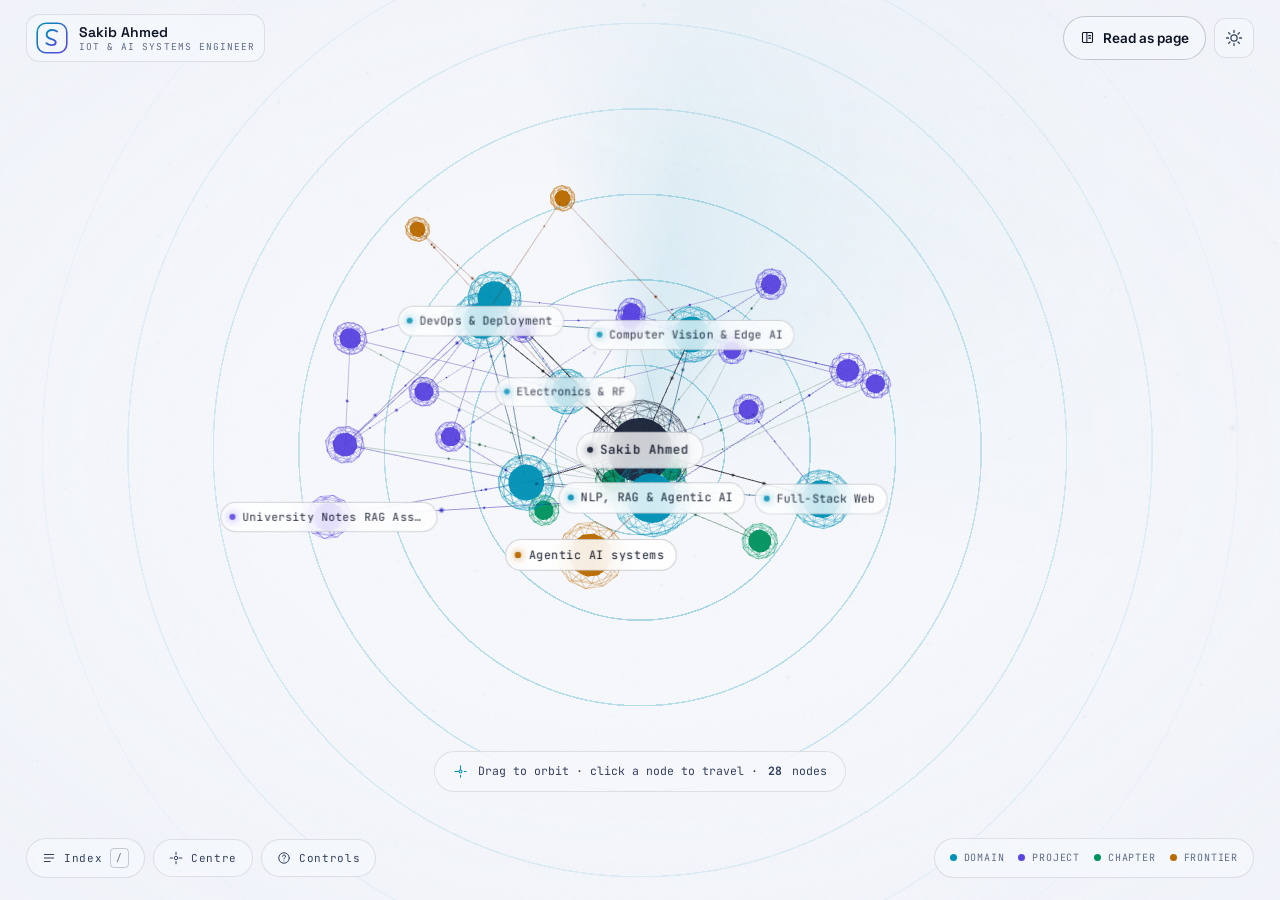
==== commit 493d631f: "Update personal website map bg" ====
--- a/index.html
+++ b/index.html
@@ -64,7 +64,9 @@
 </noscript>
 </head>
 
-<body class="map">
+<!-- data-bg picks the background: sonar | aurora | blueprint | deep
+     (all four are defined in assets/css/map.css § 1b) -->
+<body class="map" data-bg="sonar">
 
 <a class="skip-link" href="#outline">Skip to a text outline of this map</a>
 
--- a/assets/css/map.css
+++ b/assets/css/map.css
@@ -33,24 +33,158 @@
   overscroll-behavior: none;
 }
 
-/* The ambient layer from style.css is shared with page.html, but the map
-   puts a lit graph on top of it, so it's dialled back: the orbs sit
-   further out and fainter, and the grid gets a centred fade instead of
-   the page's top-anchored one (the map never scrolls, so a horizon
-   hugging the top would just look lopsided). */
-
-body.map .bg-grid {
-  opacity: .28;
-  mask-image: radial-gradient(ellipse 95% 90% at 50% 48%, #000 18%, transparent 76%);
-  -webkit-mask-image: radial-gradient(ellipse 95% 90% at 50% 48%, #000 18%, transparent 76%);
-}
-
-body.map .orb { opacity: .3; }
-body.map .orb-1 { top: -22vw; left: -16vw; }
-body.map .orb-2 { top: 24vh; right: -18vw; }
-body.map .orb-3 { bottom: -16vw; left: 18vw; }
-
-:root[data-theme="light"] body.map .orb { opacity: .2; }
+/* ── 1b. MAP BACKGROUND ─────────────────────────────────────────
+   The map needs its own sky rather than page.html's: a scrolling
+   document wants a horizon you move away from, a map that never
+   scrolls wants something centred and even.
+
+   Four options live here. Switch by changing one attribute on
+   <body> in index.html — `data-bg="deep"`:
+
+     deep       layered depth field, no structure at all
+     blueprint  two-tier engineering grid, CAD-like
+     sonar      concentric range rings + a slow radar sweep
+     aurora     smooth diagonal colour wash
+
+   All four reuse the .bg-layer markup already in the page; each
+   variant hides the parts it doesn't want.
+   ──────────────────────────────────────────────────────────── */
+
+body.map .bg-layer::before,
+body.map .bg-layer::after {
+  content: '';
+  position: absolute;
+  inset: 0;
+  pointer-events: none;
+}
+
+/* ---------- A · DEEP FIELD ---------- */
+/* No structure. Three broad colour fields plus an edge falloff, so the
+   graph is the only geometry on screen. */
+
+body.map[data-bg="deep"] .bg-grid,
+body.map[data-bg="deep"] .orb { display: none; }
+
+body.map[data-bg="deep"] .bg-layer::before {
+  background:
+    radial-gradient(ellipse 58% 48% at 50% 44%, color-mix(in srgb, var(--c1) 14%, transparent), transparent 70%),
+    radial-gradient(ellipse 52% 44% at 20% 24%, color-mix(in srgb, var(--c2) 15%, transparent), transparent 72%),
+    radial-gradient(ellipse 54% 46% at 80% 74%, color-mix(in srgb, var(--c3) 8%, transparent), transparent 74%);
+}
+body.map[data-bg="deep"] .bg-layer::after {
+  background: radial-gradient(ellipse 78% 74% at 50% 48%, transparent 38%, var(--bg-deep) 100%);
+}
+
+/* ---------- B · BLUEPRINT ---------- */
+/* Fine 34px cells with a bolder 170px major grid. Evenly lit, faded at
+   the very edges only. Reads as a drawing sheet. */
+
+body.map[data-bg="blueprint"] .orb { display: none; }
+
+body.map[data-bg="blueprint"] .bg-grid {
+  inset: 0;
+  opacity: 1;
+  background-image:
+    linear-gradient(color-mix(in srgb, var(--c1) 9%, transparent) 1px, transparent 1px),
+    linear-gradient(90deg, color-mix(in srgb, var(--c1) 9%, transparent) 1px, transparent 1px),
+    linear-gradient(color-mix(in srgb, var(--c1) 20%, transparent) 1px, transparent 1px),
+    linear-gradient(90deg, color-mix(in srgb, var(--c1) 20%, transparent) 1px, transparent 1px);
+  background-size: 34px 34px, 34px 34px, 170px 170px, 170px 170px;
+  background-position: center center;
+  mask-image: radial-gradient(ellipse 96% 96% at 50% 50%, #000 40%, transparent 94%);
+  -webkit-mask-image: radial-gradient(ellipse 96% 96% at 50% 50%, #000 40%, transparent 94%);
+}
+body.map[data-bg="blueprint"] .bg-layer::before {
+  background: radial-gradient(ellipse 60% 52% at 50% 46%, color-mix(in srgb, var(--c2) 11%, transparent), transparent 72%);
+}
+body.map[data-bg="blueprint"] .bg-layer::after {
+  background: radial-gradient(ellipse 82% 78% at 50% 50%, transparent 44%, var(--bg-deep) 100%);
+}
+
+/* ---------- C · SONAR ---------- */
+/* Range rings from the centre with a conic sweep rotating over them —
+   a nod to the antenna and RF half of the work. */
+
+body.map[data-bg="sonar"] .orb-2,
+body.map[data-bg="sonar"] .orb-3 { display: none; }
+
+body.map[data-bg="sonar"] .bg-grid {
+  inset: 0;
+  opacity: 1;
+  /* 1px at 15% is invisible on a near-black ground — these need real weight */
+  background-image: repeating-radial-gradient(
+    circle at 50% 50%,
+    transparent 0 84px,
+    color-mix(in srgb, var(--c1) 34%, transparent) 84px 85.5px
+  );
+  background-size: auto;          /* undo style.css's 64px tiling */
+  background-repeat: no-repeat;
+  mask-image: radial-gradient(circle at 50% 50%, #000 14%, transparent 88%);
+  -webkit-mask-image: radial-gradient(circle at 50% 50%, #000 14%, transparent 88%);
+}
+
+/* orb-1 is repurposed as the sweep: a soft conic trail, not a hard wedge.
+   The stops fade across ~110deg so there's no visible straight edge. */
+body.map[data-bg="sonar"] .orb-1 {
+  inset: -40%;
+  width: auto; height: auto;
+  top: -40%; left: -40%; right: -40%; bottom: -40%;
+  border-radius: 0;
+  filter: none;
+  opacity: .75;
+  background: conic-gradient(from -18deg,
+    transparent 0deg,
+    color-mix(in srgb, var(--c1) 18%, transparent) 26deg,
+    color-mix(in srgb, var(--c1) 10%, transparent) 58deg,
+    color-mix(in srgb, var(--c1) 4%,  transparent) 96deg,
+    transparent 134deg,
+    transparent 360deg);
+  animation: sweep 12s linear infinite;
+  mask-image: radial-gradient(circle at 50% 50%, #000 4%, transparent 54%);
+  -webkit-mask-image: radial-gradient(circle at 50% 50%, #000 4%, transparent 54%);
+}
+@keyframes sweep { to { transform: rotate(360deg); } }
+
+body.map[data-bg="sonar"] .bg-layer::after {
+  background: radial-gradient(ellipse 80% 76% at 50% 50%, transparent 40%, var(--bg-deep) 100%);
+}
+
+/* ---------- D · AURORA ---------- */
+/* Broad diagonal bands of colour, drifting slowly. Smooth fields rather
+   than discrete blobs, so nothing reads as a smudge in a corner. */
+
+body.map[data-bg="aurora"] .bg-grid,
+body.map[data-bg="aurora"] .orb { display: none; }
+
+body.map[data-bg="aurora"] .bg-layer::before {
+  inset: -25%;
+  background:
+    linear-gradient(122deg,
+      transparent 12%,
+      color-mix(in srgb, var(--c2) 22%, transparent) 30%,
+      transparent 46%),
+    linear-gradient(122deg,
+      transparent 40%,
+      color-mix(in srgb, var(--c1) 20%, transparent) 58%,
+      transparent 74%),
+    linear-gradient(122deg,
+      transparent 66%,
+      color-mix(in srgb, var(--c3) 12%, transparent) 82%,
+      transparent 96%);
+  filter: blur(48px);
+  animation: aurora 34s var(--ease-2) infinite alternate;
+}
+@keyframes aurora {
+  to { transform: translate3d(4%, -3%, 0) scale(1.08); }
+}
+
+body.map[data-bg="aurora"] .bg-layer::after {
+  background: radial-gradient(ellipse 84% 80% at 50% 50%, transparent 34%, var(--bg-deep) 100%);
+}
+
+/* the light theme wants all of this much quieter */
+:root[data-theme="light"] body.map .bg-layer::before { opacity: .55; }
+:root[data-theme="light"] body.map[data-bg="blueprint"] .bg-grid { opacity: .8; }
 
 .stage {
   position: fixed;
@@ -667,6 +801,9 @@
     transform: none !important;
   }
   .hint { animation: none; }
+  /* the radar sweep and the aurora drift are both looping motion */
+  body.map[data-bg="sonar"] .orb-1,
+  body.map[data-bg="aurora"] .bg-layer::before { animation: none !important; }
   .p__link:hover, .dock__btn:hover, .bar__read:hover, .lbl { transform: none !important; }
   .lbl { transition: none; }
 }
